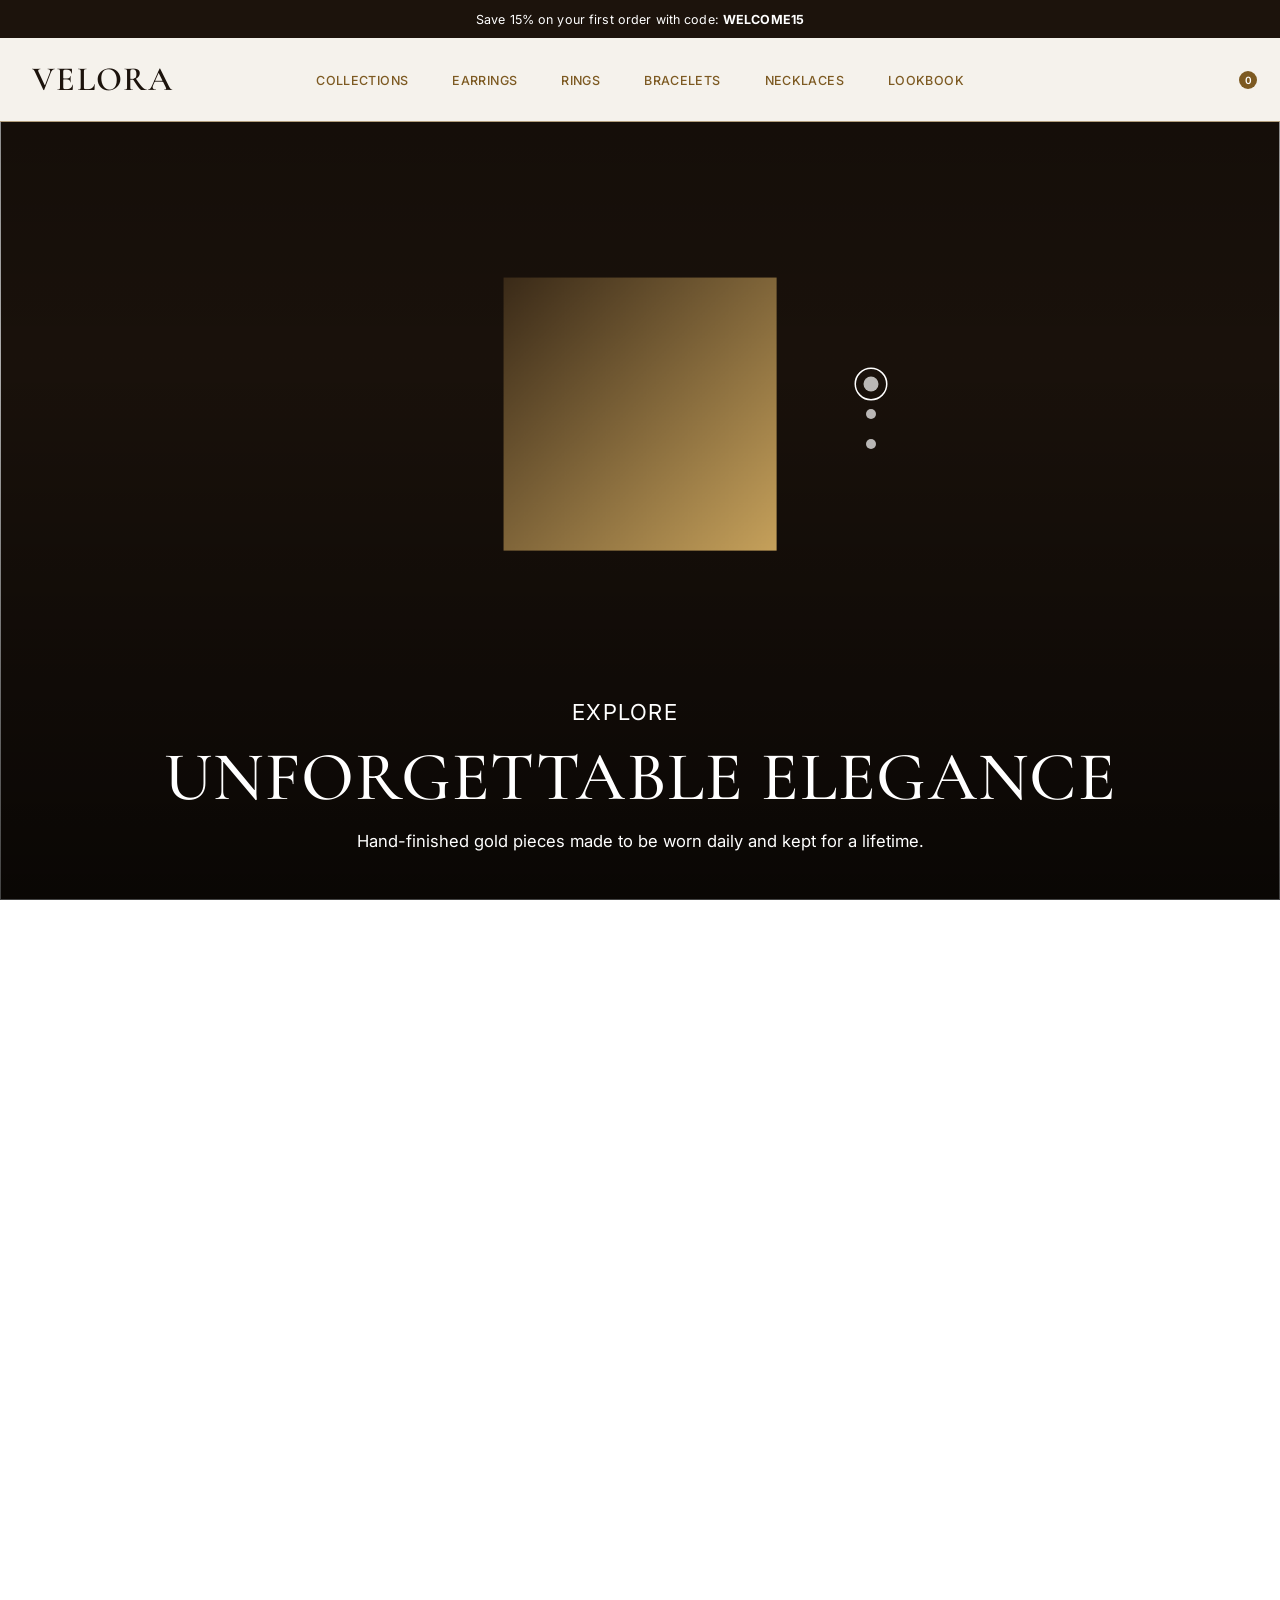
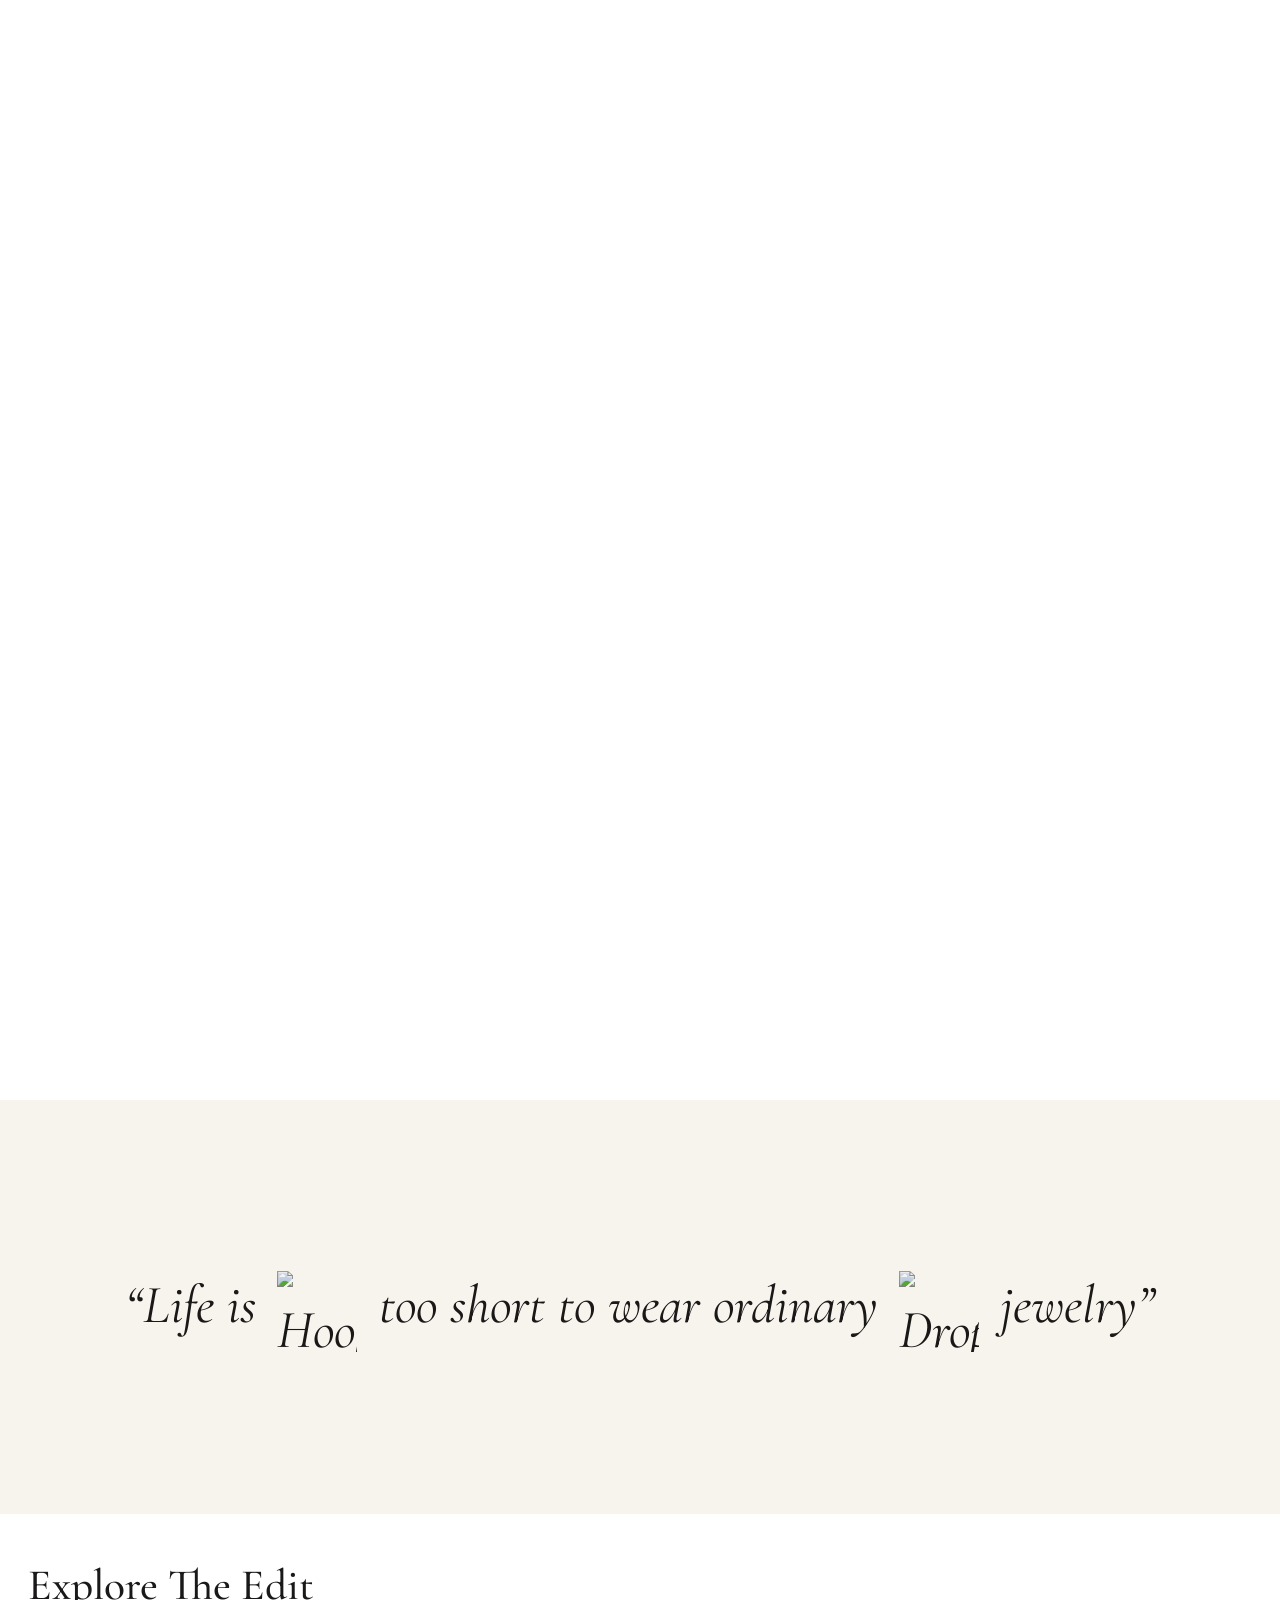
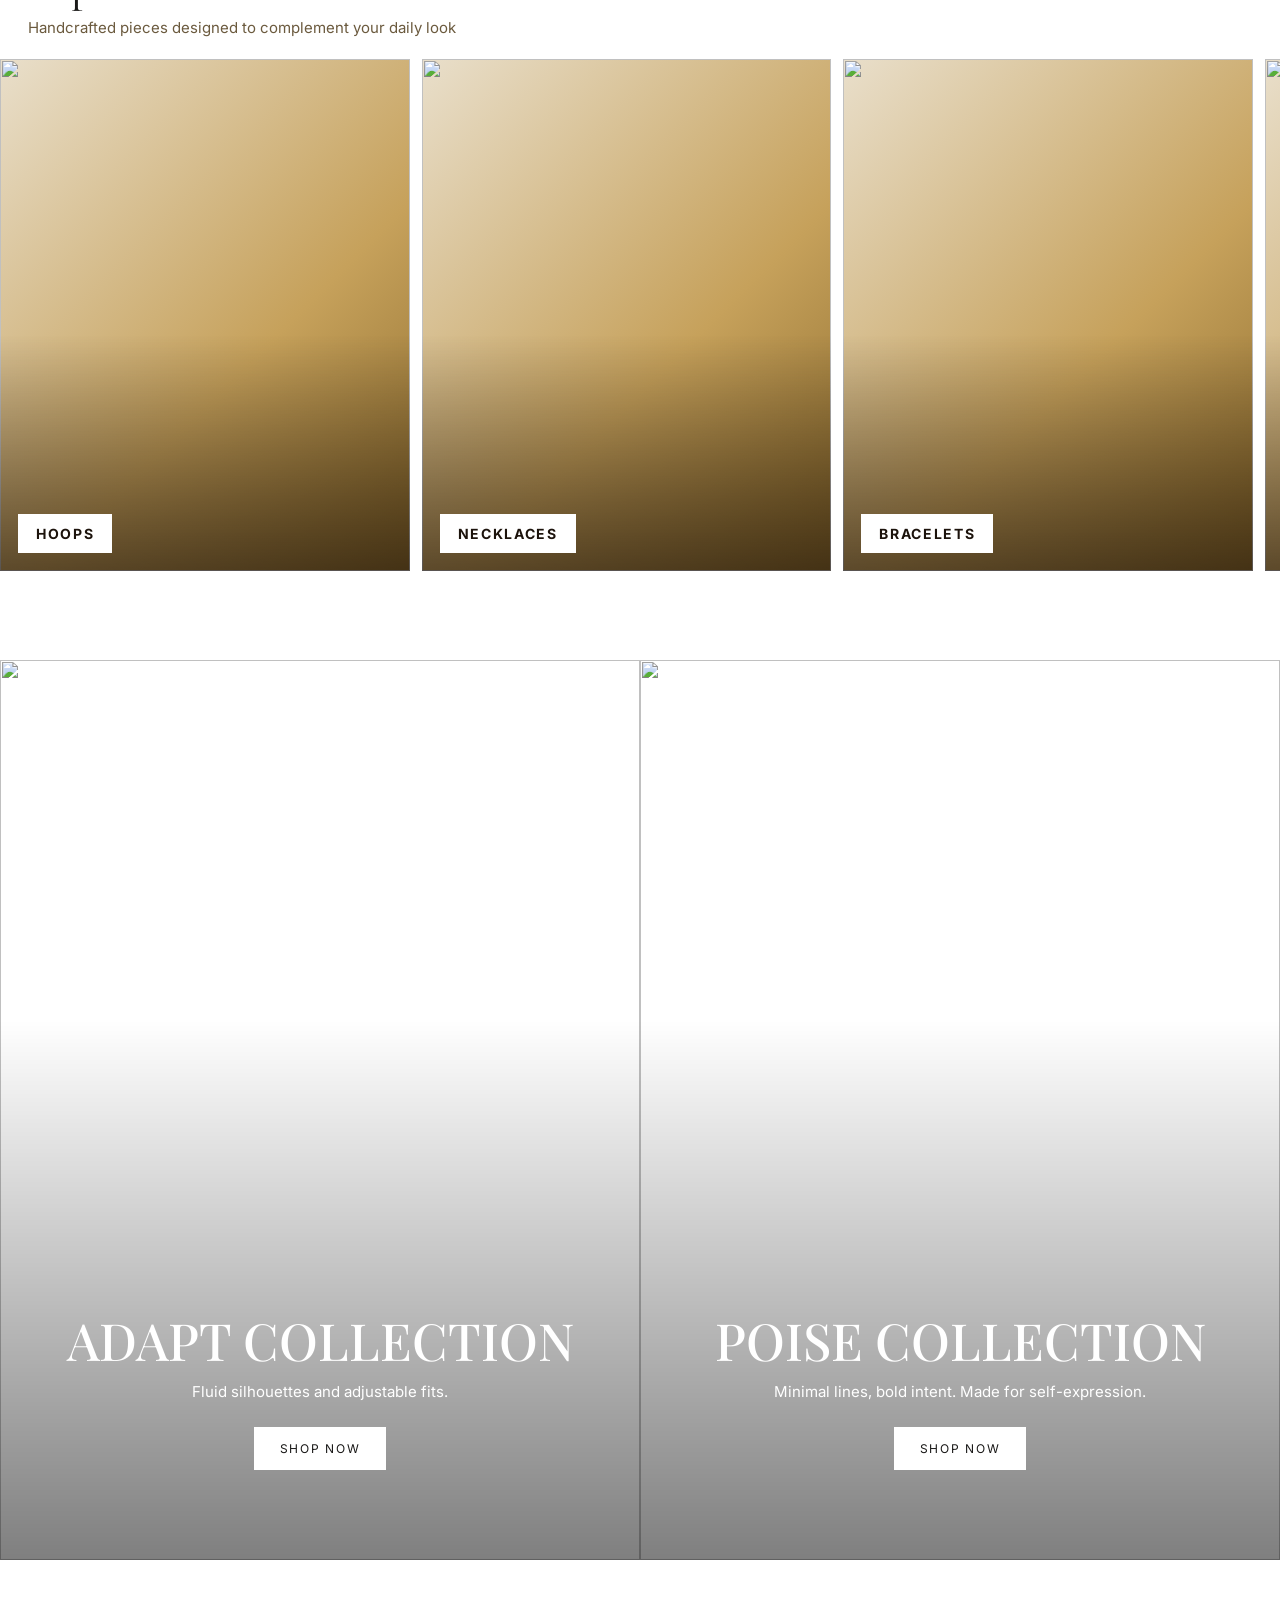
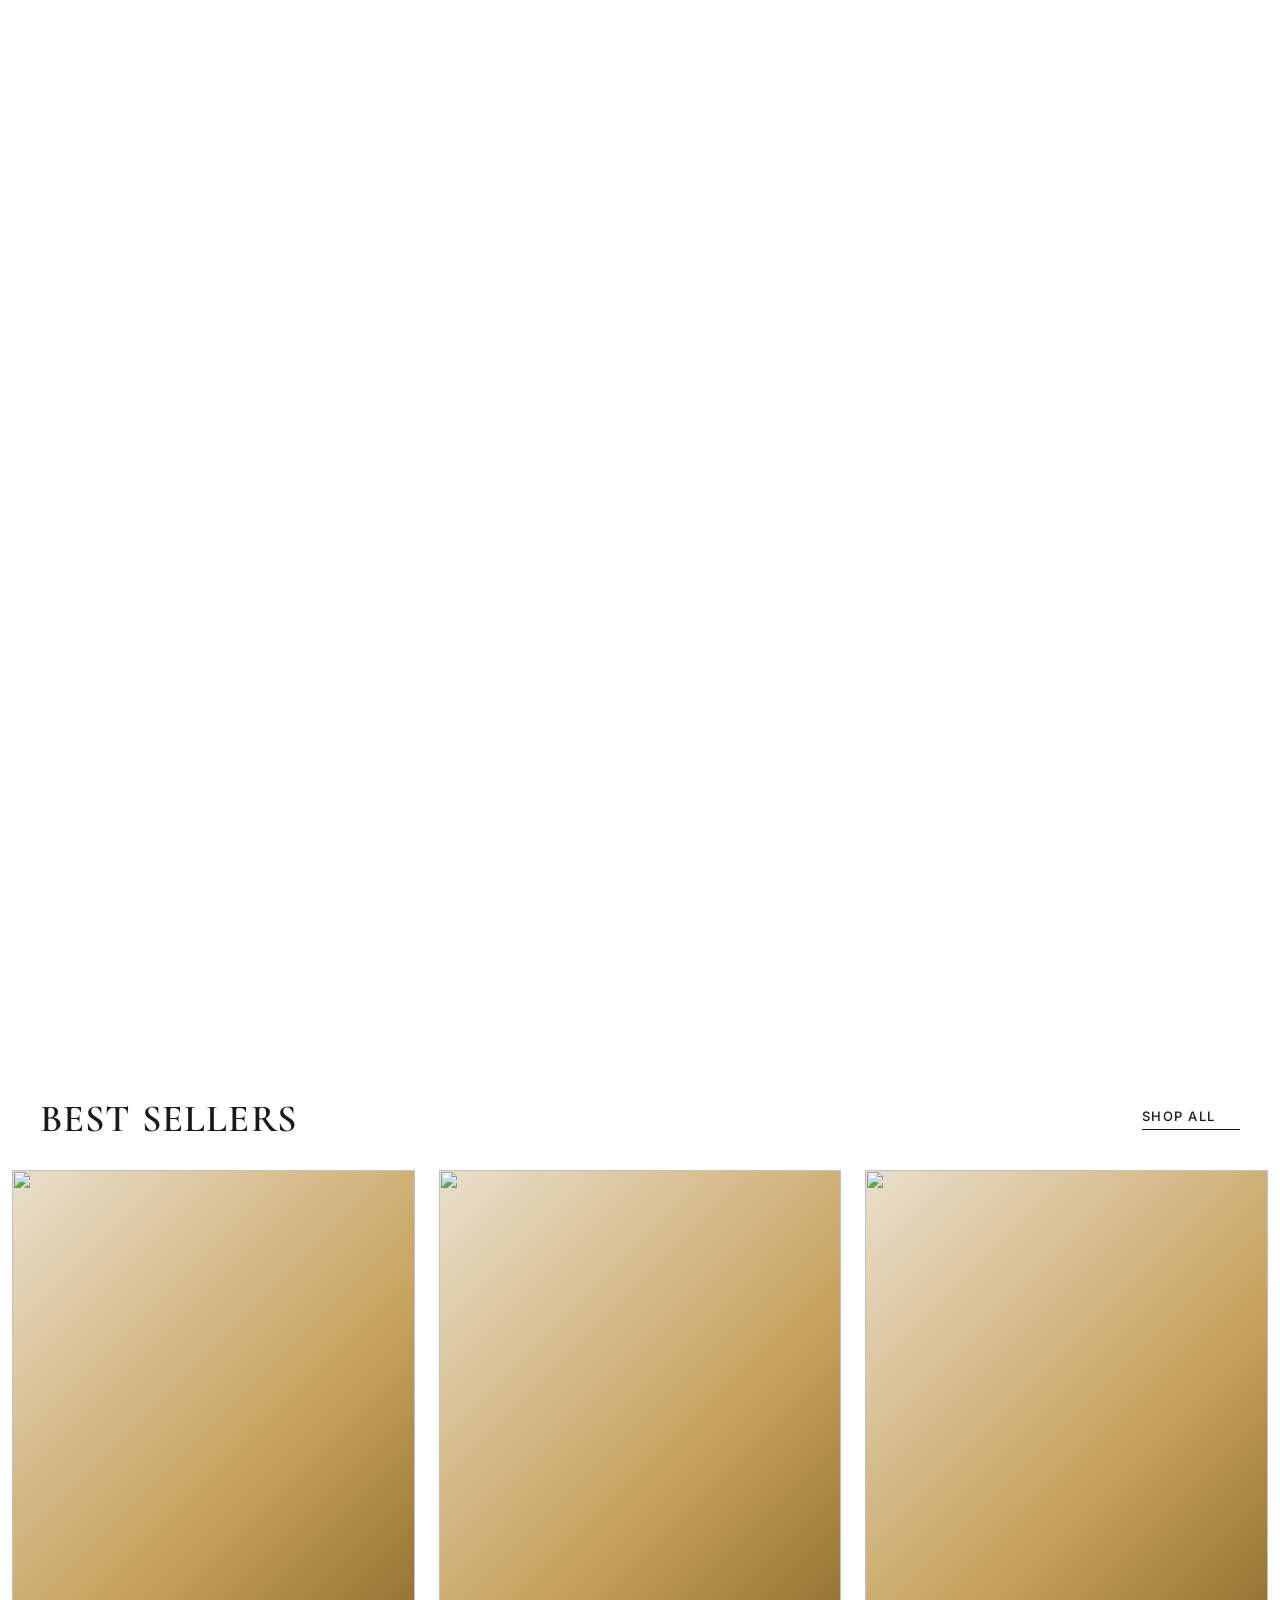
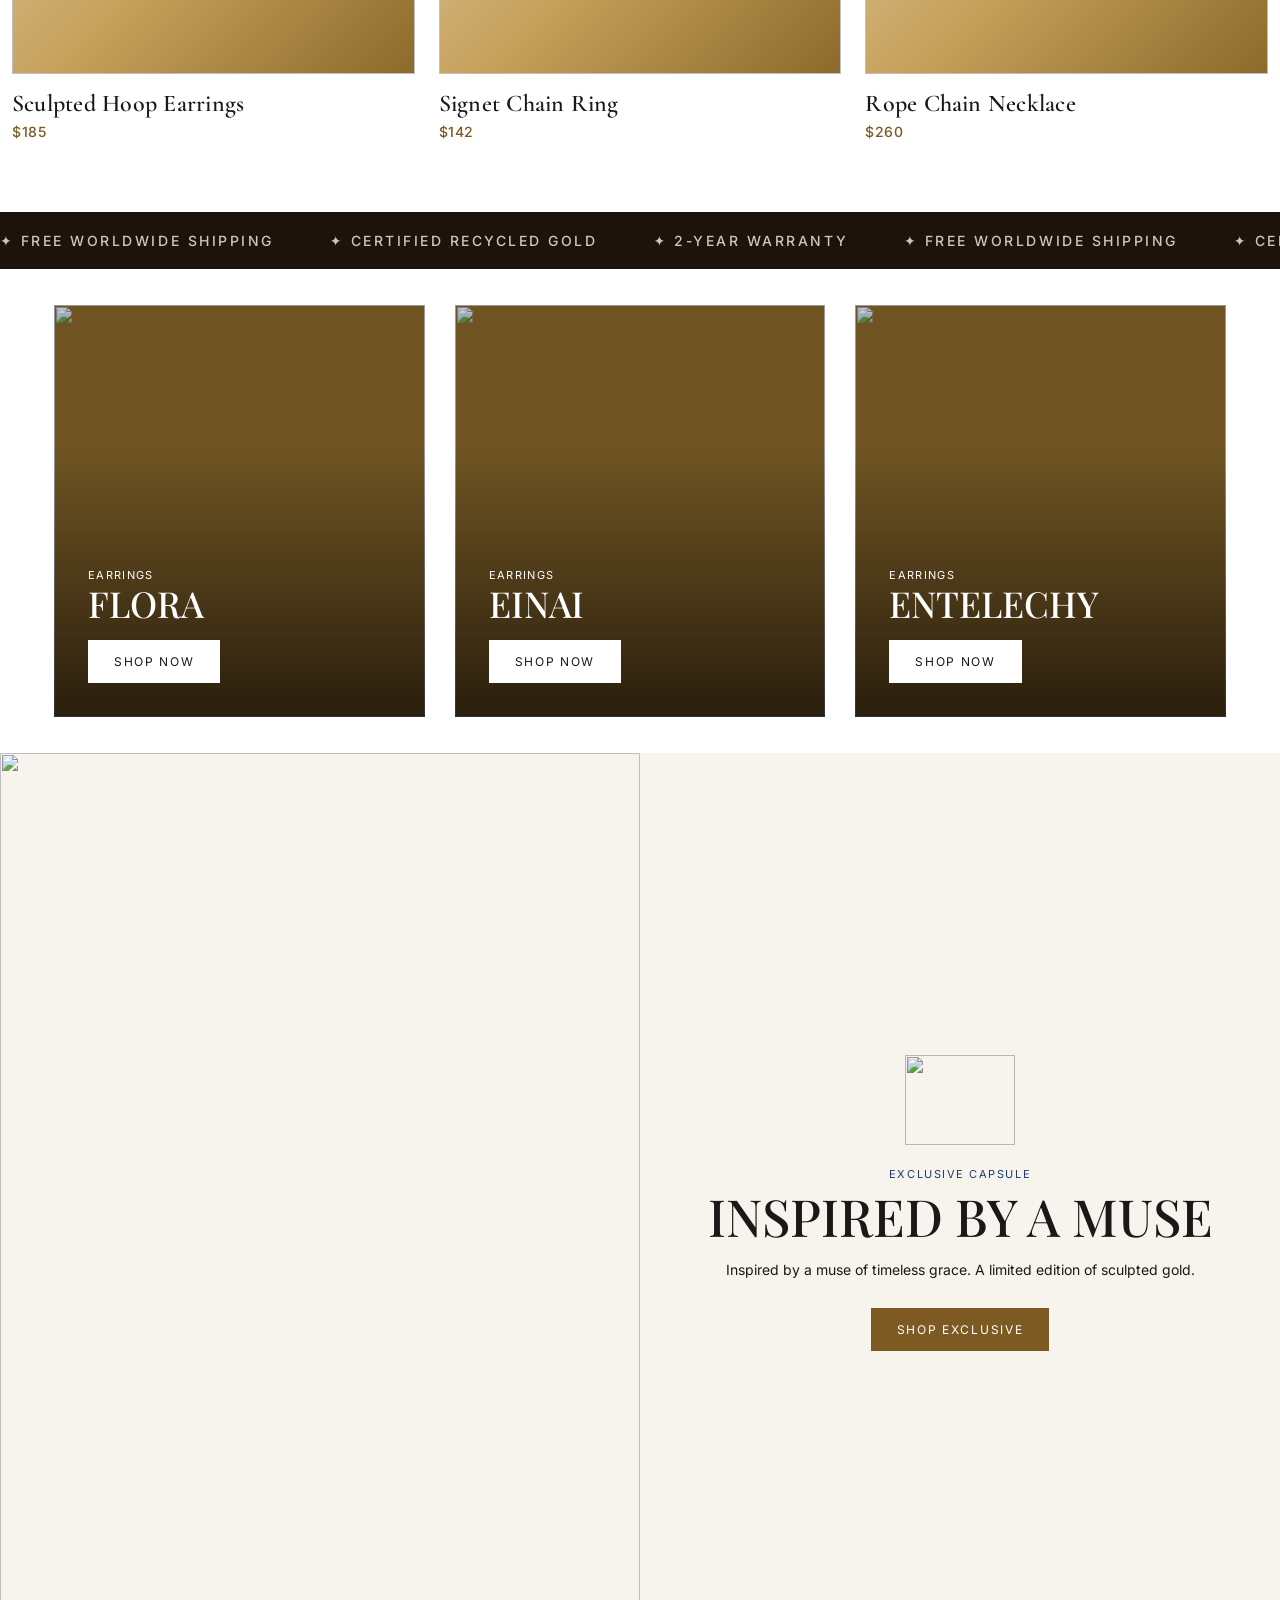
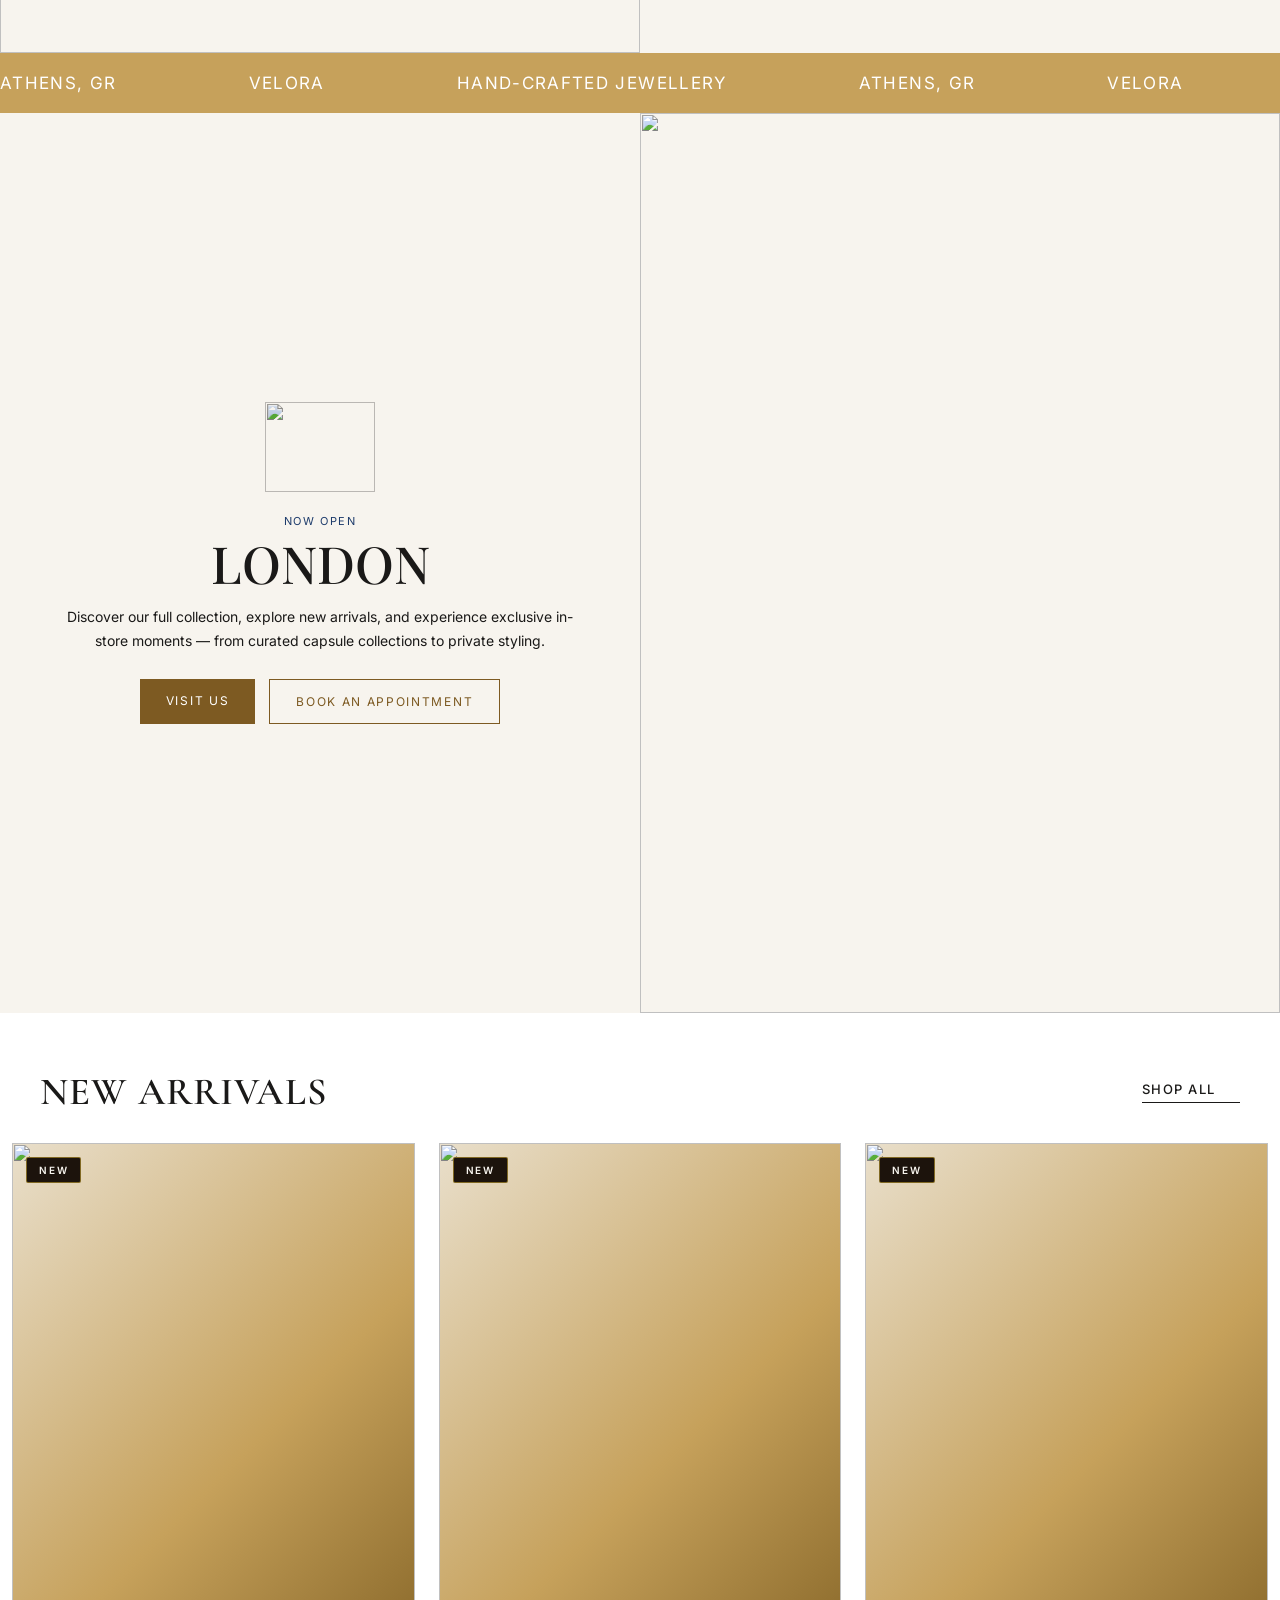
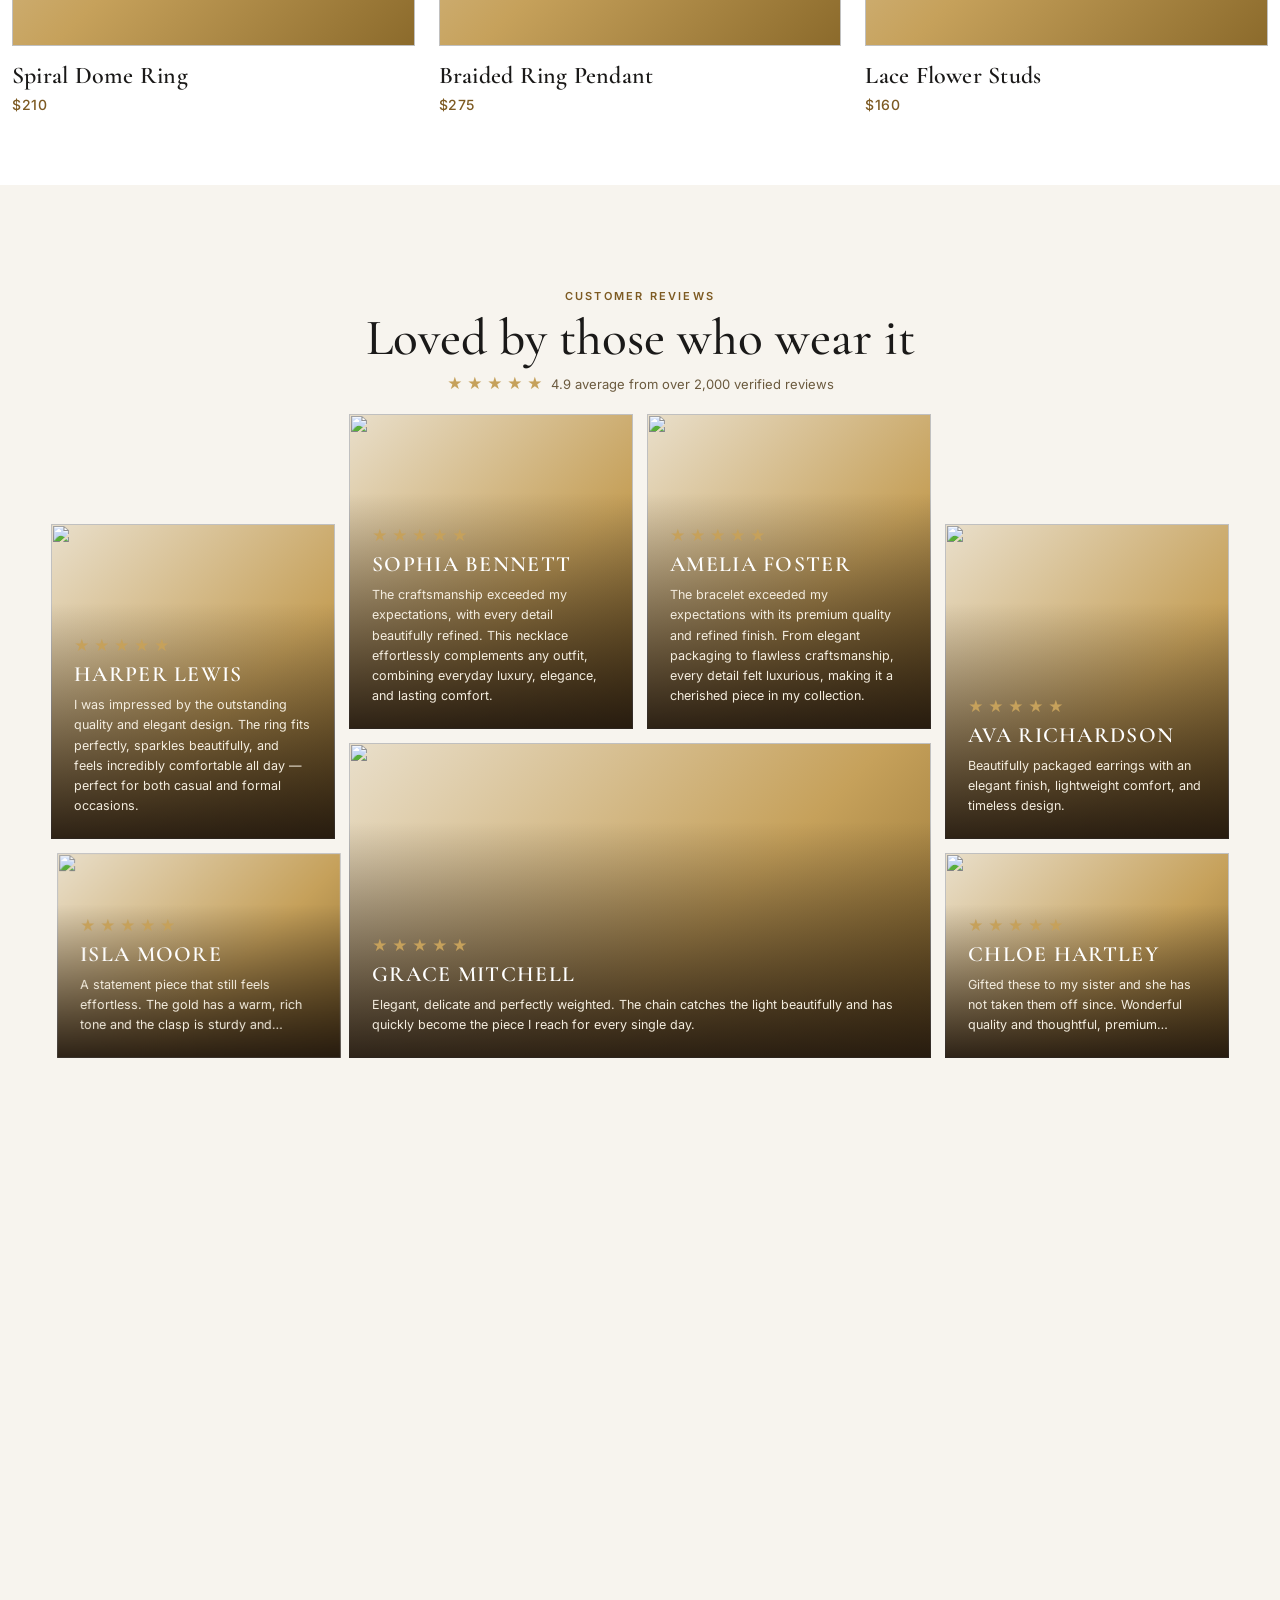
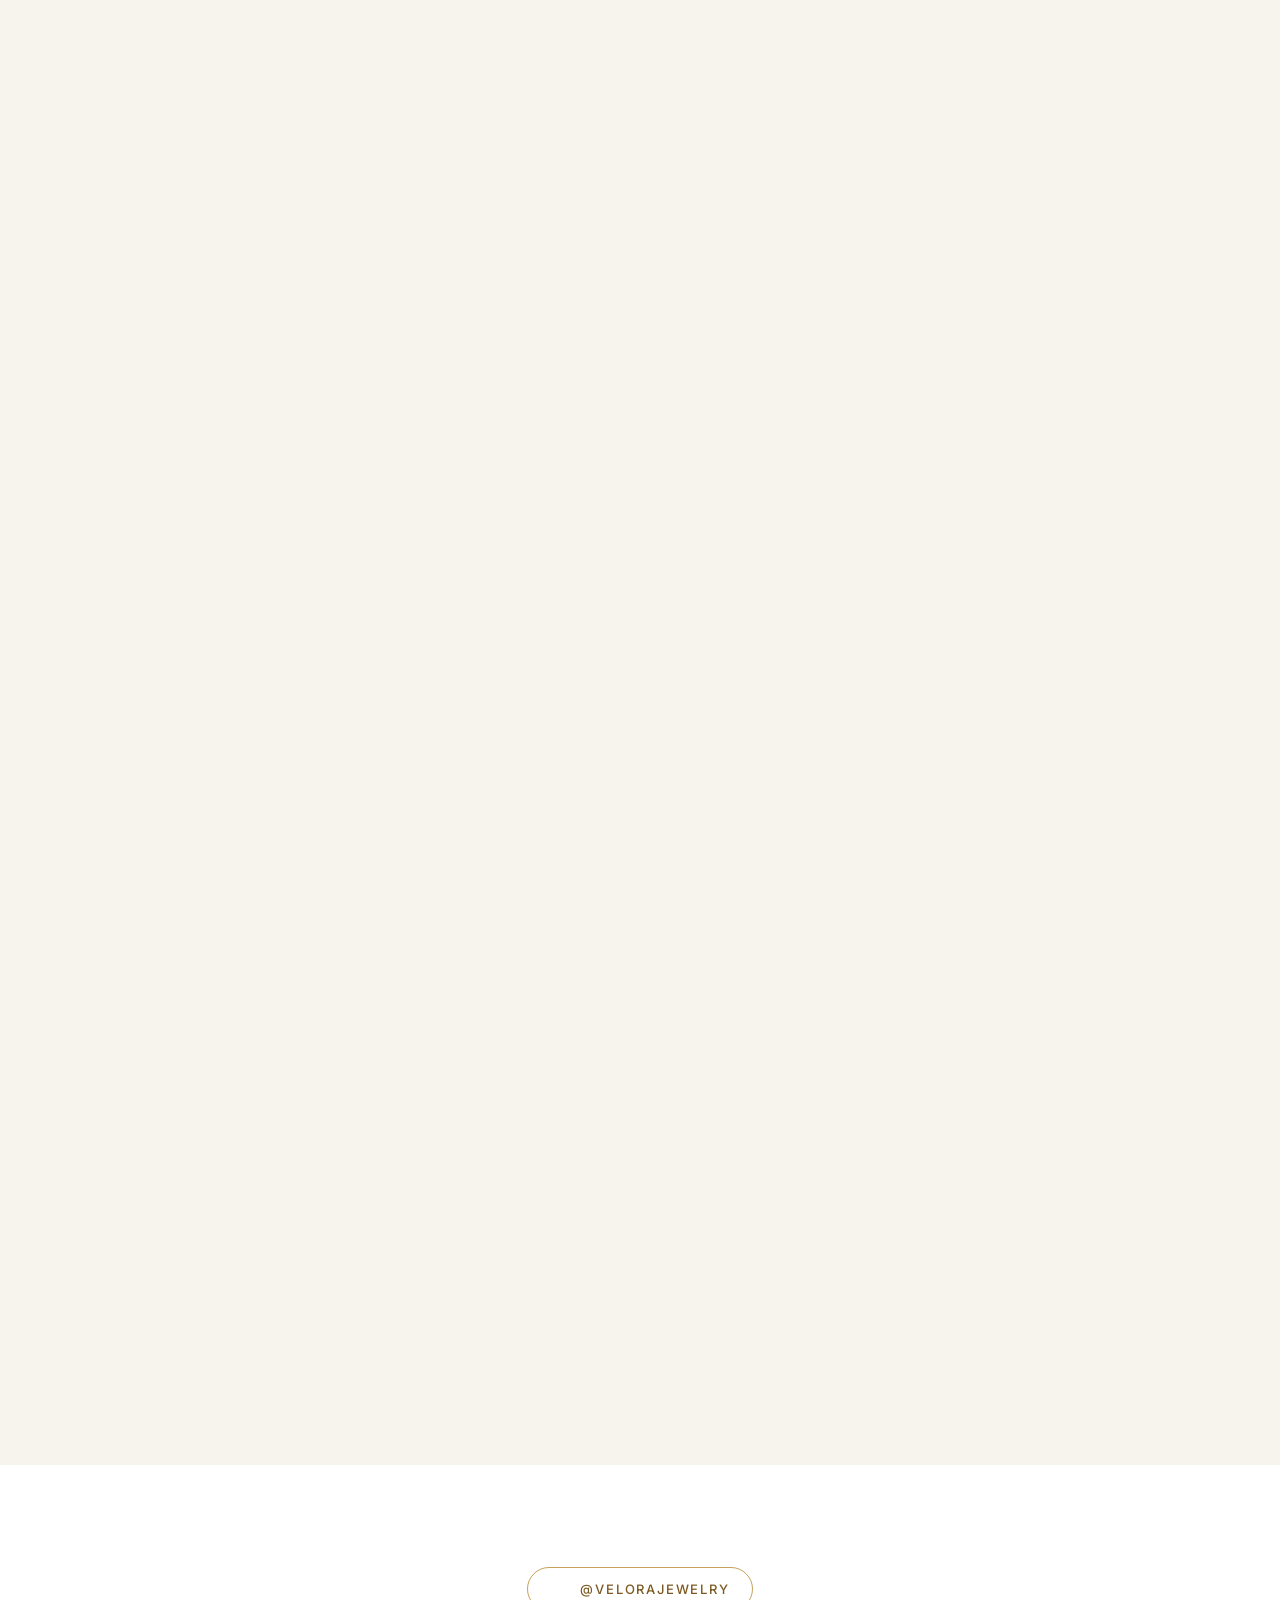
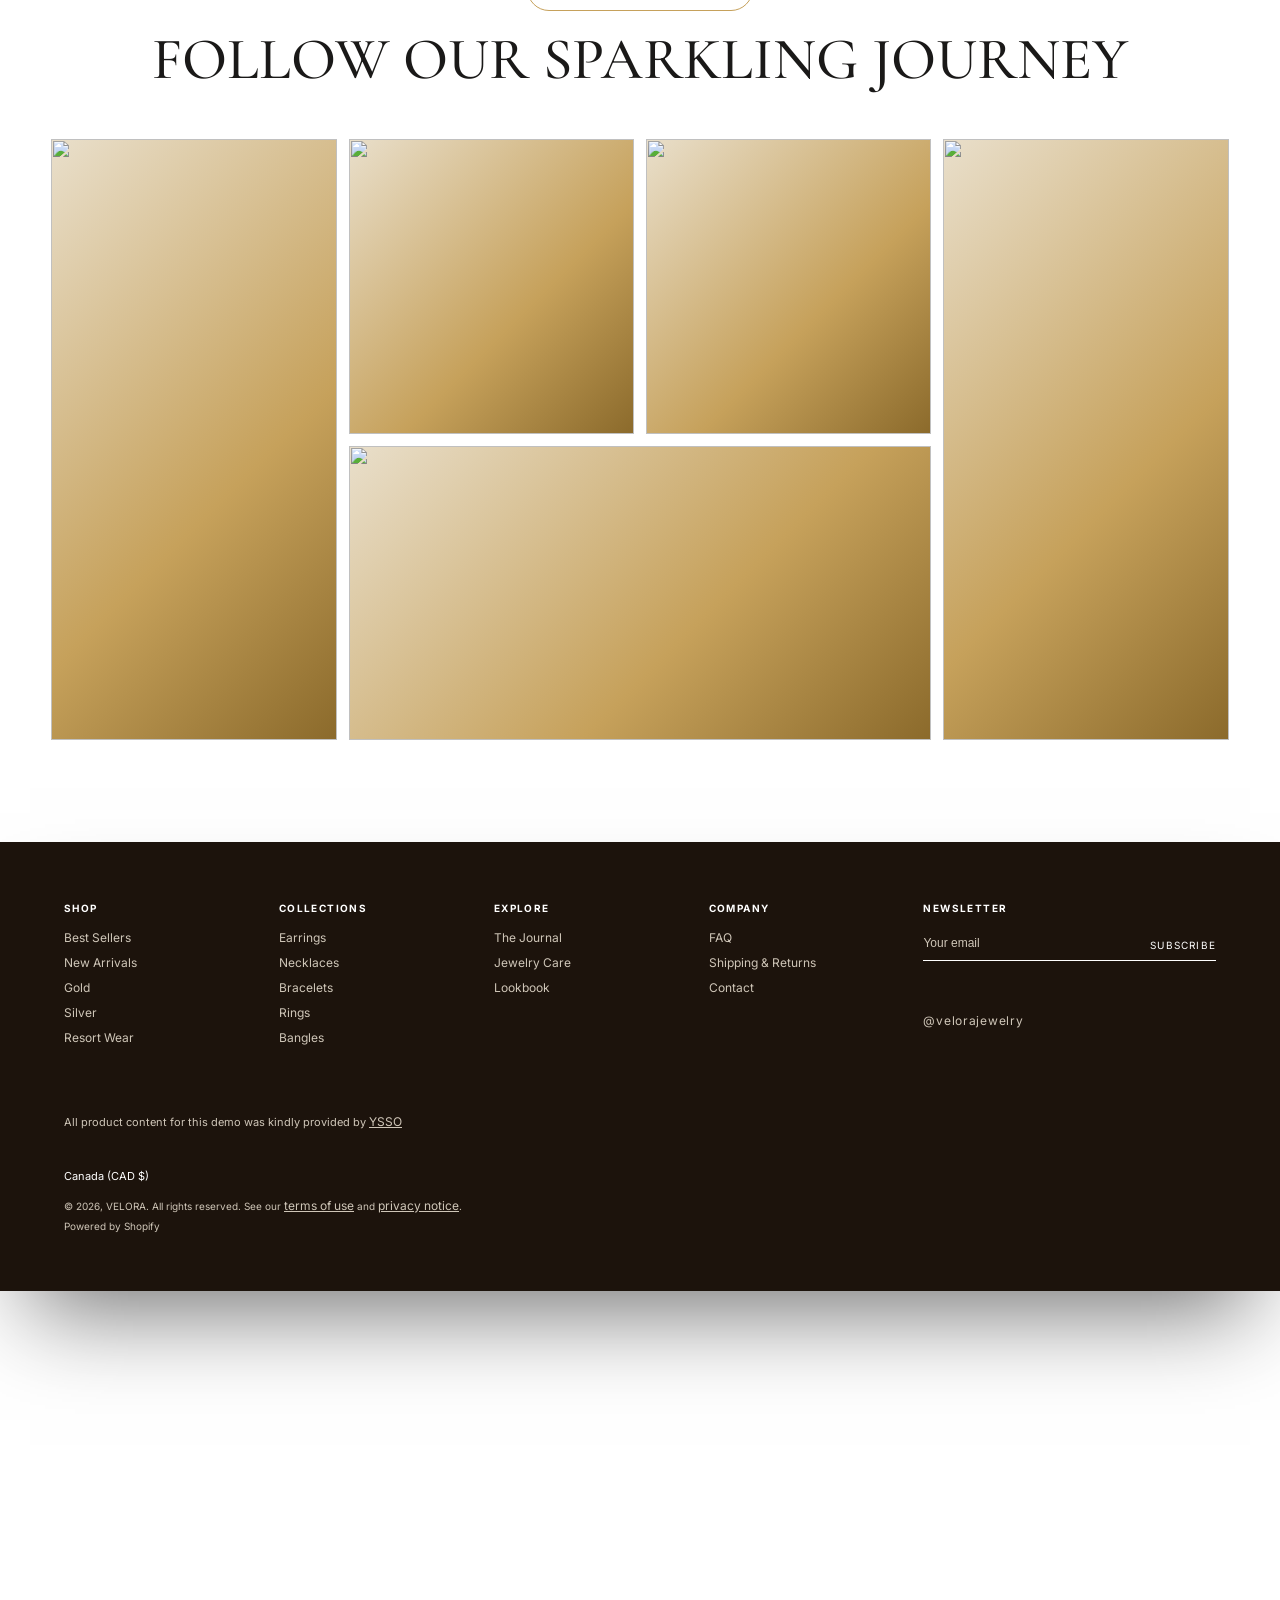
==== index.html @ cad9bf0d "First Commit" ====
<!DOCTYPE html>
<html lang="en">
<head>
<meta charset="utf-8">
<meta name="viewport" content="width=device-width, initial-scale=1">
<title>VELORA — Fine Jewelry</title>
<link rel="preconnect" href="https://fonts.googleapis.com">
<link rel="preconnect" href="https://fonts.gstatic.com" crossorigin>
<link href="https://fonts.googleapis.com/css2?family=Cormorant+Garamond:ital,wght@0,400;0,500;0,600;1,400;1,500&family=Playfair+Display:wght@400;500;600&family=Inter:wght@300;400;500;600&display=swap" rel="stylesheet">
<link rel="stylesheet" href="styles.css">
</head>
<body>

<!-- 1. HEADER -->
<header class="header" id="header">
  <div class="announce">
    <button class="announce__arrow" id="annPrev" aria-label="Previous announcement"><i data-lucide="chevron-left"></i></button>
    <p id="annText">Save 15% on your first order with code: <strong>WELCOME15</strong></p>
    <button class="announce__arrow" id="annNext" aria-label="Next announcement"><i data-lucide="chevron-right"></i></button>
  </div>
  <div class="bar">
    <button class="burger" id="burger" aria-label="Open menu" aria-expanded="false" aria-controls="drawer"><i data-lucide="menu"></i><span>Menu</span></button>
    <a href="#" class="brand">VELORA</a>
    <nav class="nav" id="nav" aria-label="Main">
      <button data-menu="collections" aria-expanded="false" aria-controls="menu-collections">Collections <i data-lucide="chevron-down"></i></button>
      <button data-menu="earrings" aria-expanded="false" aria-controls="menu-earrings">Earrings <i data-lucide="chevron-down"></i></button>
      <button data-menu="rings" aria-expanded="false" aria-controls="menu-rings">Rings <i data-lucide="chevron-down"></i></button>
      <button data-menu="bracelets" aria-expanded="false" aria-controls="menu-bracelets">Bracelets <i data-lucide="chevron-down"></i></button>
      <button data-menu="necklaces" aria-expanded="false" aria-controls="menu-necklaces">Necklaces <i data-lucide="chevron-down"></i></button>
      <a href="#new" class="nav__link">Lookbook</a>
    </nav>
    <div class="bar__right">
      <button id="searchBtn" aria-label="Search" aria-expanded="false" aria-controls="searchPanel"><i data-lucide="search"></i></button>
      <a href="#" aria-label="Account"><i data-lucide="user"></i></a>
      <a href="#" class="bag" aria-label="Bag"><i data-lucide="shopping-bag"></i><span id="bagCount">0</span></a>
    </div>
  </div>
  <div class="megahost" id="megaHost"></div>
  <div class="searchpanel" id="searchPanel">
    <form id="searchForm" role="search"><i data-lucide="search"></i><input id="searchInput" type="search" placeholder="Search products, collections" aria-label="Search" autocomplete="off"><button type="button" id="searchClose" aria-label="Close search"><i data-lucide="x"></i></button></form>
    <div class="results" id="searchResults" aria-live="polite"></div>
  </div>
</header>
<div class="scrim" id="scrim"></div>
<div class="drawer-scrim" id="drawerScrim"></div>
<aside class="drawer" id="drawer" aria-hidden="true" aria-label="Menu">
  <div class="drawer__head"><a href="#" class="brand">VELORA</a><button id="drawerClose" aria-label="Close menu"><i data-lucide="x"></i></button></div>
  <form class="drawer__search" id="drawerSearch" role="search"><i data-lucide="search"></i><input id="drawerInput" type="search" placeholder="Search products, collections" aria-label="Search" autocomplete="off"></form>
  <div class="results" id="drawerResults" aria-live="polite"></div>
  <nav class="acc" id="acc" aria-label="Mobile"></nav>
  <div class="drawer__foot"><a href="#"><i data-lucide="user"></i> Account</a><a href="#"><i data-lucide="shopping-bag"></i> Bag</a></div>
</aside>

<div class="page" id="page">
<!-- 2. HERO -->
<section class="hero" id="hero">
  <div class="hero__stage">
    <div class="hero__slide is-active" data-slide="0">
      <img class="hero__bg" src="https://aspire-demo-2.myshopify.com/cdn/shop/files/Rectangle_45377.jpg?v=1782983325&width=1200" alt="">
      <div class="hero__shade"></div>
      <div class="hero__card"><video autoplay loop muted playsinline preload="auto" poster="https://images.pexels.com/photos/1454171/pexels-photo-1454171.jpeg?auto=compress&cs=tinysrgb&w=800"><source src="https://aspire-demo-2.myshopify.com/cdn/shop/videos/c/vp/5d45ee5d014e420a830693a9bf6e0913/5d45ee5d014e420a830693a9bf6e0913.HD-1080p-3.3Mbps-91381077.mp4" type="video/mp4"></video></div>
      <div class="hero__copy"><a href="#collections" class="explore">Explore <i data-lucide="arrow-up-right"></i></a><h1>Unforgettable Elegance</h1><p>Hand-finished gold pieces made to be worn daily and kept for a lifetime.</p></div>
    </div>
    <div class="hero__slide" data-slide="1">
      <img class="hero__bg" src="https://aspire-demo-2.myshopify.com/cdn/shop/files/Rectangle_45378_1.jpg?v=1784024793&width=1000" alt="">
      <div class="hero__shade"></div>
      <div class="hero__card"><video autoplay loop muted playsinline preload="auto" poster="https://images.pexels.com/photos/265906/pexels-photo-265906.jpeg?auto=compress&cs=tinysrgb&w=800"><source src="https://aspire-demo-2.myshopify.com/cdn/shop/videos/c/vp/9d9efb9e5cf54c4998e4ca5a687b82fe/9d9efb9e5cf54c4998e4ca5a687b82fe.HD-1080p-2.5Mbps-91381227.mp4" type="video/mp4"></video></div>
      <div class="hero__copy"><a href="#collections" class="explore">Explore <i data-lucide="arrow-up-right"></i></a><h1>Architectural Silhouettes</h1><p>Bold forms meet precision gold-smithing. Statement pieces with fluid balance and sculptural contrast.</p></div>
    </div>
    <div class="hero__slide" data-slide="2">
      <img class="hero__bg" src="https://aspire-demo-2.myshopify.com/cdn/shop/files/Rectangle_45425.jpg?v=1784024863&width=1200" alt="">
      <div class="hero__shade"></div>
      <div class="hero__card"><video autoplay loop muted playsinline preload="auto" poster="https://images.pexels.com/photos/248077/pexels-photo-248077.jpeg?auto=compress&cs=tinysrgb&w=800"><source src="http://aspire-demo-2.myshopify.com/cdn/shop/videos/c/vp/6db114ba230943bbb3afe4ce0e8248ae/6db114ba230943bbb3afe4ce0e8248ae.HD-1080p-2.5Mbps-91381404.mp4" type="video/mp4"></video></div>
      <div class="hero__copy"><a href="#collections" class="explore">Explore <i data-lucide="arrow-up-right"></i></a><h1>Crafted In Gold</h1><p>Recycled metals, shaped by hand in small batches and hallmarked for authenticity.</p></div>
    </div>
    <div class="hero__dots"><button class="is-active" aria-label="Slide 1"></button><button aria-label="Slide 2"></button><button aria-label="Slide 3"></button></div>
  </div>
</section>

<!-- 3. QUOTE -->
<section class="quote" id="about">
  <p>“Life is <span class="quote__img"><img src="https://images.pexels.com/photos/1191531/pexels-photo-1191531.jpeg?auto=compress&cs=tinysrgb&w=600" alt="Hoop jewelry"></span> too short to wear ordinary <span class="quote__img"><img src="https://images.pexels.com/photos/1458867/pexels-photo-1458867.jpeg?auto=compress&cs=tinysrgb&w=600" alt="Drop earrings"></span> jewelry”</p>
</section>

<!-- 4. CATEGORY SHOWCASE -->
<section class="showcase" id="collections">
  <div class="showcase__head"><h2 class="showcase__title">Explore The Edit</h2><p class="showcase__sub">Handcrafted pieces designed to complement your daily look</p></div>
  <div class="category-scroll-area"><div class="showcase__track category-track" id="showcase"></div></div>
  <div class="drag-cursor" id="dragCursor" aria-hidden="true">Drag</div>
</section>

<!-- 5. PARALLAX BANNERS -->
<section class="parallax" id="parallax">
  <div class="parallax__stage">
    <article class="pbanner"><img class="pbanner__bg" src="https://images.pexels.com/photos/3912476/pexels-photo-3912476.jpeg?auto=compress&cs=tinysrgb&w=1600" alt=""><div class="pbanner__shade"></div><div class="pbanner__copy"><h2>Adapt Collection</h2><p>Fluid silhouettes and adjustable fits.</p><a class="btn btn--white" href="#">Shop now</a></div></article>
    <article class="pbanner"><img class="pbanner__bg" src="https://images.pexels.com/photos/3094215/pexels-photo-3094215.jpeg?auto=compress&cs=tinysrgb&w=1600" alt=""><div class="pbanner__shade"></div><div class="pbanner__copy"><h2>Poise Collection</h2><p>Minimal lines, bold intent. Made for self-expression.</p><a class="btn btn--white" href="#">Shop now</a></div></article>
  </div>
</section>

<!-- 6. BEST SELLERS -->
<section class="products" id="best">
  <div class="products__head"><h2>Best Sellers</h2><div class="products__tools"><div class="arrows"><button data-dir="-1" aria-label="Previous"><i data-lucide="arrow-left"></i></button><button data-dir="1" aria-label="Next"><i data-lucide="arrow-right"></i></button></div><a class="shopall" href="#">Shop All <i data-lucide="arrow-right"></i></a></div></div>
  <div class="products__track" data-products="best"></div>
</section>

<!-- 7. MARQUEE -->
<div class="marquee marquee--dark marquee--ltr">
  <div class="marquee__group">
    <span>✦ Free Worldwide Shipping</span><span>✦ Certified Recycled Gold</span><span>✦ 2-Year Warranty</span>
  </div>
</div>

<!-- 8. TRIPLE BANNER -->
<section class="triple">
  <a class="tcard" href="#"><img src="https://images.pexels.com/photos/3586798/pexels-photo-3586798.jpeg?auto=compress&cs=tinysrgb&w=1200" alt=""><div class="tcard__copy"><small>Earrings</small><h3>Flora</h3><span class="btn btn--white">Shop now</span></div></a>
  <a class="tcard" href="#"><img src="https://images.pexels.com/photos/3762800/pexels-photo-3762800.jpeg?auto=compress&cs=tinysrgb&w=1200" alt=""><div class="tcard__copy"><small>Earrings</small><h3>Einai</h3><span class="btn btn--white">Shop now</span></div></a>
  <a class="tcard" href="#"><img src="https://images.pexels.com/photos/2697786/pexels-photo-2697786.jpeg?auto=compress&cs=tinysrgb&w=1200" alt=""><div class="tcard__copy"><small>Earrings</small><h3>Entelechy</h3><span class="btn btn--white">Shop now</span></div></a>
</section>

<!-- 9. SPLITS + REVERSE MARQUEE -->
<section class="split">
  <div class="split__img"><img src="https://images.pexels.com/photos/3361481/pexels-photo-3361481.jpeg?auto=compress&cs=tinysrgb&w=1600" alt=""></div>
  <div class="split__panel"><img class="split__accent" src="https://images.pexels.com/photos/248077/pexels-photo-248077.jpeg?auto=compress&cs=tinysrgb&w=400" alt=""><small>Exclusive Capsule</small><h2>Inspired by a muse</h2><p>Inspired by a muse of timeless grace. A limited edition of sculpted gold.</p><a class="btn btn--gold" href="#">Shop exclusive</a></div>
</section>
<div class="marquee marquee--gold marquee--rtl">
  <div class="marquee__group">
    <span>Athens, GR</span><i data-lucide="leaf"></i><span>Velora</span><i data-lucide="flower-2"></i><span>Hand-crafted jewellery</span><i data-lucide="sprout"></i>
  </div>
</div>
<section class="split split--rev">
  <div class="split__panel"><img class="split__accent" src="https://images.pexels.com/photos/1413420/pexels-photo-1413420.jpeg?auto=compress&cs=tinysrgb&w=400" alt=""><small>Now open</small><h2>London</h2><p>Discover our full collection, explore new arrivals, and experience exclusive in-store moments — from curated capsule collections to private styling.</p><div class="split__btns"><a class="btn btn--gold" href="#">Visit us</a><a class="btn btn--ghost" href="#">Book an appointment</a></div></div>
  <div class="split__img"><img src="https://images.pexels.com/photos/5370706/pexels-photo-5370706.jpeg?auto=compress&cs=tinysrgb&w=1600" alt=""></div>
</section>

<!-- 10. NEW ARRIVALS -->
<section class="products" id="new">
  <div class="products__head"><h2>New Arrivals</h2><div class="products__tools"><div class="arrows"><button data-dir="-1" aria-label="Previous"><i data-lucide="arrow-left"></i></button><button data-dir="1" aria-label="Next"><i data-lucide="arrow-right"></i></button></div><a class="shopall" href="#">Shop All <i data-lucide="arrow-right"></i></a></div></div>
  <div class="products__track" data-products="new"></div>
</section>

<!-- 11. REVIEWS -->
<section class="reviews" id="reviews">
  <div class="reviews__track" id="reviewsTrack">
    <div class="reviews__stage">
      <div class="reviews__head"><span class="eyebrow">Customer reviews</span><h2>Loved by those who wear it</h2><p class="reviews__sub"><span class="rcard__stars">★★★★★</span> 4.9 average from over 2,000 verified reviews</p></div>
      <div class="reviews__collage">
      <article class="rcard rcard--sophia" style="--dx:0px;--dy:70px" data-s="0" data-e="0.12">
        <img src="https://images.pexels.com/photos/1454171/pexels-photo-1454171.jpeg?auto=compress&cs=tinysrgb&w=1000" alt="" loading="lazy">
        <div class="rcard__body"><div class="rcard__stars" aria-label="Rated 5 out of 5">★★★★★</div><h3>Sophia Bennett</h3><p>The craftsmanship exceeded my expectations, with every detail beautifully refined. This necklace effortlessly complements any outfit, combining everyday luxury, elegance, and lasting comfort.</p></div>
      </article>
      <article class="rcard rcard--amelia" style="--dx:0px;--dy:90px" data-s="0.03" data-e="0.15">
        <img src="https://images.pexels.com/photos/3586798/pexels-photo-3586798.jpeg?auto=compress&cs=tinysrgb&w=1000" alt="" loading="lazy">
        <div class="rcard__body"><div class="rcard__stars" aria-label="Rated 5 out of 5">★★★★★</div><h3>Amelia Foster</h3><p>The bracelet exceeded my expectations with its premium quality and refined finish. From elegant packaging to flawless craftsmanship, every detail felt luxurious, making it a cherished piece in my collection.</p></div>
      </article>
      <article class="rcard rcard--grace" style="--dx:0px;--dy:80px" data-s="0.1" data-e="0.22">
        <img src="https://images.pexels.com/photos/5370706/pexels-photo-5370706.jpeg?auto=compress&cs=tinysrgb&w=1000" alt="" loading="lazy">
        <div class="rcard__body"><div class="rcard__stars" aria-label="Rated 5 out of 5">★★★★★</div><h3>Grace Mitchell</h3><p>Elegant, delicate and perfectly weighted. The chain catches the light beautifully and has quickly become the piece I reach for every single day.</p></div>
      </article>
      <article class="rcard rcard--harper" style="--dx:110%;--dy:0px" data-s="0.27" data-e="0.45">
        <img src="https://images.pexels.com/photos/1191531/pexels-photo-1191531.jpeg?auto=compress&cs=tinysrgb&w=1000" alt="" loading="lazy">
        <div class="rcard__body"><div class="rcard__stars" aria-label="Rated 5 out of 5">★★★★★</div><h3>Harper Lewis</h3><p>I was impressed by the outstanding quality and elegant design. The ring fits perfectly, sparkles beautifully, and feels incredibly comfortable all day — perfect for both casual and formal occasions.</p></div>
      </article>
      <article class="rcard rcard--ava" style="--dx:-110%;--dy:0px" data-s="0.3" data-e="0.48">
        <img src="https://images.pexels.com/photos/3762800/pexels-photo-3762800.jpeg?auto=compress&cs=tinysrgb&w=1000" alt="" loading="lazy">
        <div class="rcard__body"><div class="rcard__stars" aria-label="Rated 5 out of 5">★★★★★</div><h3>Ava Richardson</h3><p>Beautifully packaged earrings with an elegant finish, lightweight comfort, and timeless design.</p></div>
      </article>
      <article class="rcard rcard--isla" style="--dx:110%;--dy:0px" data-s="0.5" data-e="0.66">
        <img src="https://images.pexels.com/photos/3094215/pexels-photo-3094215.jpeg?auto=compress&cs=tinysrgb&w=1000" alt="" loading="lazy">
        <div class="rcard__body"><div class="rcard__stars" aria-label="Rated 5 out of 5">★★★★★</div><h3>Isla Moore</h3><p>A statement piece that still feels effortless. The gold has a warm, rich tone and the clasp is sturdy and smooth.</p></div>
      </article>
      <article class="rcard rcard--chloe" style="--dx:-110%;--dy:0px" data-s="0.54" data-e="0.7">
        <img src="https://images.pexels.com/photos/3361481/pexels-photo-3361481.jpeg?auto=compress&cs=tinysrgb&w=1000" alt="" loading="lazy">
        <div class="rcard__body"><div class="rcard__stars" aria-label="Rated 5 out of 5">★★★★★</div><h3>Chloe Hartley</h3><p>Gifted these to my sister and she has not taken them off since. Wonderful quality and thoughtful, premium presentation.</p></div>
      </article>
      </div>
    </div>
  </div>
</section>

<!-- 12. INSTAGRAM -->
<section class="social-sec" id="social">
  <div class="social-sec__head">
    <a class="social-sec__badge" href="#"><i data-lucide="instagram"></i> @VELORAJEWELRY</a>
    <h2>Follow our sparkling journey</h2>
  </div>
  <div class="igrid" id="igrid"></div>
</section>

<!-- 13. FOOTER -->
<footer class="footer" id="footer">
  <div class="footer__grid">
    <div><h4>Shop</h4><a href="#">Best Sellers</a><a href="#">New Arrivals</a><a href="#">Gold</a><a href="#">Silver</a><a href="#">Resort Wear</a></div>
    <div><h4>Collections</h4><a href="#">Earrings</a><a href="#">Necklaces</a><a href="#">Bracelets</a><a href="#">Rings</a><a href="#">Bangles</a></div>
    <div><h4>Explore</h4><a href="#">The Journal</a><a href="#">Jewelry Care</a><a href="#">Lookbook</a></div>
    <div><h4>Company</h4><a href="#">FAQ</a><a href="#">Shipping &amp; Returns</a><a href="#">Contact</a></div>
    <div class="newsletter"><h4>Newsletter</h4>
      <form id="newsForm" novalidate><input type="email" id="newsEmail" placeholder="Your email" aria-label="Your email"><button type="submit">Subscribe</button></form>
      <p class="newsletter__msg" id="newsMsg" role="status"></p>
      <div class="social"><a href="#" aria-label="Facebook"><i data-lucide="facebook"></i></a><a href="#" aria-label="Instagram"><i data-lucide="instagram"></i></a><a href="#" aria-label="Video"><i data-lucide="music-2"></i></a></div>
      <a href="#" class="handle">@velorajewelry</a>
    </div>
  </div>
  <div class="footer__meta">
    <p>All product content for this demo was kindly provided by <a href="#">YSSO</a></p>
    <button class="region">Canada (CAD $) <i data-lucide="chevron-down"></i></button>
    <p class="small">© 2026, VELORA. All rights reserved. See our <a href="#">terms of use</a> and <a href="#">privacy notice</a>.<br>Powered by Shopify</p>
  </div>
</footer>
</div><!-- /page -->

<!-- Behind-the-page VELORA reveal: fixed stage sits under the page; the page lifts away as you reach the bottom -->
<div class="curtain" id="curtain">
  <div class="curtain__stage" id="curtainStage" aria-label="VELORA">
    <img class="curtain__bg" src="https://images.pexels.com/photos/3094215/pexels-photo-3094215.jpeg?auto=compress&cs=tinysrgb&w=1800" alt="">
    <div class="curtain__shade"></div>
    <div class="curtain__word" id="wordmark"><span id="wordmarkText">VELORA</span></div>
    <p class="curtain__tag">Timeless jewelry crafted with exceptional artistry, premium materials, and enduring elegance to celebrate every meaningful moment beautifully.</p>
  </div>
</div>
<button class="totop" id="toTop" aria-label="Back to top"><i data-lucide="arrow-up"></i></button>

<div class="toast" id="toast" role="status"></div>
<script src="https://unpkg.com/lucide@0.460.0/dist/umd/lucide.min.js"></script>
<script src="carousel.js"></script>
<script src="animations.js"></script>
<script src="header.js"></script>
<script src="reviews.js"></script>
<script src="social.js"></script>
<script src="quickview.js"></script>
<script src="main.js"></script>
</body>
</html>
---- styles.css ----
:root{--ivory:#F7F4EE;--white:#fff;--espresso:#1C130C;--charcoal:#1A1918;--gold:#C6A15B;--gold-d:#7d5a22;--stone:#cfc6b8;--ease:cubic-bezier(.22,1,.36,1);--display:'Cormorant Garamond','Playfair Display',Georgia,'Times New Roman',serif;--serif2:'Playfair Display','Cormorant Garamond',Georgia,serif;--sans:'Inter','Plus Jakarta Sans',system-ui,-apple-system,'Segoe UI',Roboto,sans-serif}
*{box-sizing:border-box;margin:0;padding:0}
html{scroll-behavior:smooth;scroll-padding-top:130px}
body{font-family:var(--sans);color:var(--charcoal);background:var(--white);overflow-x:hidden;overflow-x:clip;-webkit-font-smoothing:antialiased}
img,video{display:block;max-width:100%}a{color:inherit;text-decoration:none}button{font:inherit;cursor:pointer;background:none;border:0;color:inherit}
[data-lucide],.lucide{width:20px;height:20px;stroke-width:1.5}
.img-fail{background:linear-gradient(135deg,#e9dfcb,#c6a15b 60%,#8b6a2b);color:transparent;font-size:0}
:focus-visible{outline:2px solid var(--gold);outline-offset:3px}
.btn{display:inline-block;padding:14px 26px;font-size:12px;letter-spacing:.14em;text-transform:uppercase;transition:.4s var(--ease)}
.btn--white{background:#fff;color:var(--charcoal)}.btn--white:hover{background:var(--gold);color:#fff}
.btn--gold{background:var(--gold-d);color:#fff}.btn--gold:hover{background:var(--espresso)}
.btn--ghost{border:1px solid var(--gold-d);color:var(--gold-d)}.btn--ghost:hover{background:var(--gold-d);color:#fff}

/* header */

/* hero */
.hero{height:300vh;position:relative}
.hero__stage{position:sticky;top:0;height:100vh;overflow:hidden;background:var(--espresso);color:#fff}
.hero__slide{position:absolute;inset:0;opacity:0;transition:opacity 1s var(--ease);pointer-events:none}
.hero__slide.is-active{opacity:1;pointer-events:auto}
.hero__bg{position:absolute;inset:0;width:100%;height:100%;object-fit:cover;transform:scale(1.08);transition:transform 1.6s var(--ease)}
.is-active .hero__bg{transform:scale(1)}
.hero__shade{position:absolute;inset:0;background:linear-gradient(180deg,rgba(0,0,0,.35),rgba(0,0,0,.1) 40%,rgba(0,0,0,.65))}
.hero__card{position:absolute;left:50%;top:46%;width:min(26vw,380px);aspect-ratio:1;transform:translate(-50%,-50%) scale(var(--s,.85));opacity:var(--o,1);background:#000;overflow:hidden;will-change:transform,opacity}
.hero__card video{width:100%;height:100%;object-fit:cover}
.hero__copy{position:absolute;left:0;right:0;bottom:5vh;text-align:center;padding:0 6vw}
.explore{display:inline-flex;gap:10px;align-items:center;font-size:22px;letter-spacing:.06em;text-transform:uppercase;margin-bottom:18px}
.hero h1{font-family:var(--display);font-weight:500;font-size:clamp(34px,5.4vw,78px);text-transform:uppercase;line-height:1;letter-spacing:.02em}
.hero p{max-width:900px;margin:16px auto 0;font-size:clamp(14px,1.3vw,19px);line-height:1.6}
.hero__dots{position:absolute;right:calc(50% - min(26vw,380px)/2 - 70px);top:46%;transform:translateY(-50%);display:flex;flex-direction:column;gap:20px;z-index:3}
.hero__dots button{width:10px;height:10px;border-radius:50%;background:rgba(255,255,255,.7);transition:.5s var(--ease);position:relative}
.hero__dots button.is-active{transform:scale(1.5)}.hero__dots button.is-active::after{content:"";position:absolute;inset:-6px;border:1px solid #fff;border-radius:50%}

/* quote */
.quote{background:var(--ivory);padding:18vh 6vw;text-align:center}
.quote p{font-family:var(--display);font-style:italic;font-weight:400;font-size:clamp(30px,4.2vw,64px);line-height:1.6;max-width:1300px;margin:auto}
.quote__img{display:inline-block;height:1.5em;width:1.5em;vertical-align:middle;margin:0 .15em;transition:transform .6s var(--ease)}
.quote__img img{width:100%;height:100%;object-fit:cover;mix-blend-mode:multiply}
.quote__img:hover{transform:scale(1.25) rotate(-6deg)}

/* showcase */
.showcase{position:relative;background:#fff;padding-top:48px}
.showcase__head{padding:0 28px 22px}
.showcase__title{font-family:var(--display);font-weight:500;font-size:clamp(30px,3.4vw,48px);line-height:1.1}
.showcase__sub{margin-top:8px;font-size:15px;color:#6b5a3e}
.showcase__track{display:flex;gap:12px;overflow-x:auto;scrollbar-width:none;user-select:none;-webkit-user-select:none}
.showcase__track::-webkit-scrollbar{display:none}
.ccard{position:relative;flex:0 0 clamp(280px,32vw,612px);aspect-ratio:.8;background:#fdfaf5;overflow:hidden}
.ccard img{position:absolute;inset:0;width:100%;height:100%;object-fit:cover;transition:opacity .8s var(--ease);-webkit-user-drag:none}
.ccard img+img{opacity:0}.ccard:hover img+img{opacity:1}
.ccard span{position:absolute;left:18px;bottom:18px;z-index:3;background:#fff;color:var(--espresso);font:700 14px var(--sans);letter-spacing:.12em;text-transform:uppercase;padding:11px 18px;transition:background .4s var(--ease),color .4s}
.ccard:hover span{background:var(--espresso);color:#fff}
.ccard::after{content:"";position:absolute;left:0;right:0;bottom:0;height:46%;background:linear-gradient(180deg,rgba(20,12,6,0),rgba(20,12,6,.6));z-index:2;pointer-events:none}
.drag-cursor{position:fixed;left:0;top:0;width:84px;height:84px;border-radius:50%;background:rgba(28,19,12,.88);color:#fff;display:grid;place-items:center;font-size:12px;letter-spacing:.16em;text-transform:uppercase;pointer-events:none;z-index:95;opacity:0;transform:translate(-50%,-50%) scale(0);will-change:transform,opacity;transition:opacity .2s}
@media(hover:hover){.category-track{cursor:none}}

/* parallax */
.parallax{height:220vh;position:relative;margin-top:clamp(3rem,7vw,6rem)}
.parallax__stage{position:sticky;top:0;height:100vh;display:grid;grid-template-columns:1fr 1fr;overflow:hidden}
.pbanner{position:relative;overflow:hidden;color:#fff}
.pbanner__bg{position:absolute;inset:0;width:100%;height:100%;object-fit:cover;transform:scale(var(--ps,1));will-change:transform}
.pbanner__shade{position:absolute;inset:0;background:linear-gradient(180deg,transparent 40%,rgba(0,0,0,.5))}
.pbanner__copy{position:absolute;left:0;right:0;bottom:10vh;text-align:center;padding:0 24px}
.pbanner h2{font-family:var(--serif2);font-weight:500;font-size:clamp(30px,4vw,60px);text-transform:uppercase;line-height:1}
.pbanner p{margin:16px 0 26px;font-size:15px}

/* products */
.products{padding:56px 0 72px;background:#fff}
.products__head{display:flex;justify-content:space-between;align-items:center;flex-wrap:wrap;gap:16px;padding:0 40px 28px}
.products__tools{display:flex;align-items:center;gap:36px}
.products h2{font-family:var(--display);font-weight:600;font-size:clamp(28px,3vw,44px);text-transform:uppercase;letter-spacing:.03em}
.shopall{display:inline-flex;align-items:center;gap:8px;font:500 13px var(--sans);letter-spacing:.12em;text-transform:uppercase;border-bottom:1px solid currentColor;padding-bottom:4px;line-height:1}
.shopall [data-lucide]{width:16px;height:16px;transition:transform .4s var(--ease)}.shopall:hover [data-lucide]{transform:translateX(5px)}
.arrows{display:flex;gap:18px}.arrows button{opacity:1;transition:opacity .3s,transform .4s var(--ease)}.arrows button:hover{transform:scale(1.15)}.arrows button:disabled{opacity:.25;pointer-events:none}
.arrows [data-lucide]{width:34px;height:34px}
.products__track{display:flex;gap:0;overflow-x:auto;scroll-snap-type:x mandatory;scrollbar-width:none;scroll-behavior:smooth}
.products__track::-webkit-scrollbar{display:none}
.pcard{position:relative;flex:0 0 33.333%;scroll-snap-align:start;padding:0 12px}
.pcard__img{position:relative;aspect-ratio:4/5;background:#fdfaf5;overflow:hidden}
.pcard__img img{position:absolute;inset:0;width:100%;height:100%;object-fit:cover;transition:opacity .8s var(--ease),transform 1.2s var(--ease)}
.pcard__img img+img{opacity:0}.pcard:hover .pcard__img img+img{opacity:1}.pcard:hover .pcard__img img{transform:scale(1.04)}
.tag{position:absolute;left:14px;top:14px;z-index:2;display:inline-flex;align-items:center;justify-content:center;height:26px;min-width:52px;padding:0 12px;background:var(--espresso);color:#f7f4ee;font:600 10px var(--sans);letter-spacing:.18em;border-radius:2px;border:1px solid rgba(212,175,55,.55)}
.pcard__add{position:absolute;right:14px;bottom:14px;width:48px;height:48px;border-radius:50%;background:var(--espresso);color:#fff;display:grid;place-items:center;opacity:0;transform:translateY(14px);transition:.5s var(--ease);z-index:3}
.pcard:hover .pcard__add,.pcard__add:focus-visible{opacity:1;transform:none}.pcard__add:hover{background:var(--gold)}
.pcard h3{font-family:var(--display);font-weight:600;font-size:24px;line-height:1.15;margin-top:16px;letter-spacing:.01em}
.pcard p{font:500 14px var(--sans);letter-spacing:.04em;margin-top:6px;color:var(--gold-d)}
.pcard__qv{position:absolute;left:14px;bottom:14px;z-index:3;background:#fff;color:var(--espresso);padding:12px 16px;font:600 11px var(--sans);letter-spacing:.14em;text-transform:uppercase;opacity:0;transform:translateY(14px);transition:.5s var(--ease)}
.pcard:hover .pcard__qv,.pcard__qv:focus-visible{opacity:1;transform:none}.pcard__qv:hover{background:var(--espresso);color:#fff}
@media(hover:none){.pcard__qv,.pcard__add{opacity:1;transform:none}}

/* marquee */
.marquee{overflow:hidden;white-space:nowrap;display:flex;padding:20px 0}
.marquee--dark{background:var(--espresso);color:var(--stone)}.marquee--gold{background:var(--gold);color:#fff}
.marquee__group{display:flex;align-items:center;gap:56px;padding-right:56px;flex:none;min-width:100%;animation:mq 40s linear infinite}
.marquee--ltr .marquee__group{animation-direction:reverse}
.marquee:hover .marquee__group{animation-play-state:paused}
.marquee span{font-size:14px;letter-spacing:.08em}.marquee--gold span{font-size:17px;text-transform:uppercase}
.press{font-family:var(--display);font-size:30px!important;letter-spacing:.06em}
@keyframes mq{to{transform:translateX(-100%)}}

/* triple */
.triple{display:grid;grid-template-columns:repeat(3,1fr);gap:30px;padding:36px 54px;background:#fff}
.tcard{position:relative;aspect-ratio:.9;overflow:hidden;color:#fff;background:#8b6a2b}
.tcard img{position:absolute;inset:0;width:100%;height:100%;object-fit:cover;transition:transform 1.4s var(--ease)}.tcard:hover img{transform:scale(1.05)}
.tcard::before{content:"";position:absolute;inset:0;background:linear-gradient(180deg,rgba(14,9,5,.22) 0%,rgba(14,9,5,.22) 35%,rgba(14,9,5,.78) 100%);z-index:1}
.tcard::after{content:"";position:absolute;top:-20%;bottom:-20%;left:-60%;width:40%;z-index:2;pointer-events:none;background:linear-gradient(100deg,transparent,rgba(212,175,55,.0) 20%,rgba(255,226,140,.55) 50%,rgba(212,175,55,0) 80%,transparent);transform:translateX(0) skewX(-20deg);opacity:0}
.tcard:hover::after{opacity:1;transform:translateX(480%) skewX(-20deg);transition:transform 1.1s var(--ease),opacity .2s}
.tcard__copy{position:absolute;left:34px;bottom:34px;z-index:3}
.tcard small{display:block;font-size:11px;letter-spacing:.12em;text-transform:uppercase}
.tcard h3{font-family:var(--serif2);font-weight:500;font-size:clamp(28px,2.8vw,40px);text-transform:uppercase;margin:4px 0 18px;line-height:1}

/* split */
.split{display:grid;grid-template-columns:1fr 1fr;min-height:100vh;background:var(--ivory)}
.split__img{position:relative;overflow:hidden;min-height:60vh}.split__img img{position:absolute;inset:0;width:100%;height:100%;object-fit:cover}
.split__panel{display:flex;flex-direction:column;align-items:center;justify-content:center;text-align:center;padding:60px 8%;background:var(--ivory)}
.split__accent{width:110px;height:90px;object-fit:cover;mix-blend-mode:multiply;margin-bottom:22px}
.split small{font-size:11px;letter-spacing:.14em;text-transform:uppercase;color:#1d3b6b}
.split h2{font-family:var(--serif2);font-weight:500;font-size:clamp(32px,4vw,58px);text-transform:uppercase;margin:10px 0 16px;line-height:1}
.split p{max-width:560px;font-size:14px;line-height:1.7;margin-bottom:26px}
.split__btns{display:flex;gap:14px;flex-wrap:wrap;justify-content:center}

/* footer */
.footer{background:var(--espresso);color:var(--stone);padding:60px 64px 56px;overflow:clip;max-width:100%;box-shadow:0 50px 90px -30px rgba(0,0,0,.55)}
.footer__grid{display:grid;grid-template-columns:1fr 1fr 1fr 1fr 1.6fr;gap:32px}
.footer h4{font-size:10px;letter-spacing:.14em;text-transform:uppercase;color:#fff;margin-bottom:16px}
.footer a{display:block;font-size:12px;margin-bottom:10px;transition:color .3s}.footer a:hover{color:#fff}
.newsletter form{display:flex;border-bottom:1px solid #fff}
.newsletter input{flex:1;background:none;border:0;color:#fff;padding:6px 0 10px;font-size:12px;outline:0}.newsletter input::placeholder{color:var(--stone)}
.newsletter button{font-size:10px;letter-spacing:.12em;text-transform:uppercase;color:#fff}
.newsletter__msg{font-size:12px;margin-top:10px;min-height:16px}.newsletter__msg.err{color:#e9a09a}.newsletter__msg.ok{color:#bfe0b0}
.social{display:flex;gap:16px;margin-top:14px}.social a{margin:0}.social [data-lucide]{width:16px;height:16px}
.footer__meta{margin-top:56px;font-size:11px;line-height:1.8}.footer__meta a{display:inline;text-decoration:underline}
.region{display:flex;align-items:center;gap:6px;margin:34px 0 8px;font-size:11px;color:#fff}.region [data-lucide]{width:14px;height:14px}
.small{font-size:10px}

/* toast + reveal */
.toast{position:fixed;left:50%;bottom:28px;transform:translate(-50%,30px);background:var(--espresso);color:#fff;padding:14px 22px;font-size:13px;opacity:0;pointer-events:none;transition:.5s var(--ease);z-index:300}
.toast.show{opacity:1;transform:translate(-50%,0)}
.reveal{opacity:0;transform:translateY(32px);transition:opacity 1s var(--ease),transform 1s var(--ease)}.reveal.in{opacity:1;transform:none}

@media(max-width:1000px){
 .hero__card{width:56vw}.hero__dots{right:14px}.parallax{margin-top:3rem}
 .pcard{flex-basis:50%}.products__head{padding:0 24px 24px}.triple{grid-template-columns:1fr;padding:24px}.split,.split--rev{grid-template-columns:1fr}.split--rev .split__img{order:-1}
 .parallax__stage{grid-template-columns:1fr;grid-template-rows:1fr 1fr}.pbanner__copy{bottom:4vh}.pbanner p{margin:8px 0 14px}
 .footer{padding:48px 24px 44px}.footer__grid{grid-template-columns:1fr 1fr}.newsletter{grid-column:1/-1}
 .showcase__track{cursor:auto}.drag-cursor{display:none}
}
@media(max-width:560px){.pcard{flex-basis:84%}.products__head{padding:0 20px 20px}}
@media(prefers-reduced-motion:reduce){*{animation:none!important;transition-duration:.01ms!important}.reveal{opacity:1;transform:none}}

/* ===== header + mega menus ===== */
.header{position:fixed;inset:0 0 auto;z-index:100;transition:transform .6s var(--ease),box-shadow .4s}
.header.is-hidden{transform:translateY(-100%)}
.header.is-scrolled{box-shadow:0 8px 30px rgba(28,19,12,.08)}
.announce{background:#1c130c;color:#fff;height:38px;display:flex;align-items:center;justify-content:center;gap:clamp(24px,6vw,80px);font-size:12.5px;letter-spacing:.01em}
.announce p{transition:opacity .35s}.announce strong{font-weight:700}
.announce__arrow{opacity:.6;display:grid;place-items:center;transition:opacity .3s}.announce__arrow:hover{opacity:1}.announce__arrow [data-lucide]{width:16px;height:16px}
.bar{position:relative;z-index:2;background:#f5f2ec;border-bottom:1px solid rgba(125,90,34,.55);height:84px;padding:0 64px;display:grid;grid-template-columns:1fr auto 1fr;align-items:center;color:var(--espresso)}
.brand{font-family:var(--display);font-size:40px;font-weight:600;letter-spacing:.04em;line-height:1}
.nav{display:flex;align-items:center;gap:6px}
.nav button,.nav__link{position:relative;display:flex;align-items:center;gap:5px;height:84px;padding:0 14px;font-size:13.5px;font-weight:500;letter-spacing:.05em;text-transform:uppercase;color:var(--gold-d)}
.nav button::after,.nav__link::after{content:"";position:absolute;left:14px;right:14px;bottom:26px;height:1px;background:currentColor;transform:scaleX(0);transform-origin:left;transition:transform .5s var(--ease)}
.nav button:hover::after,.nav button.is-open::after,.nav__link:hover::after{transform:scaleX(1)}
.nav button [data-lucide]{width:15px;height:15px;transition:transform .4s var(--ease)}.nav button.is-open [data-lucide]{transform:rotate(180deg)}
.bar__right{display:flex;gap:22px;justify-content:flex-end;align-items:center;color:var(--gold-d)}
.bar__right [data-lucide]{width:24px;height:24px}
.bag{position:relative}.bag span{position:absolute;right:-9px;top:-9px;background:var(--gold-d);color:#fff;font-size:10px;font-weight:600;min-width:18px;height:18px;border-radius:9px;display:grid;place-items:center}
.megahost{position:absolute;left:0;right:0;top:100%;height:0}
.mega{position:absolute;top:0;background:#f3f1ec;color:var(--gold-d);display:grid;opacity:0;visibility:hidden;transform:translateY(-10px);transition:opacity .45s var(--ease),transform .55s var(--ease),visibility 0s .45s;box-shadow:0 30px 60px rgba(28,19,12,.15)}
.mega.is-open{opacity:1;visibility:visible;transform:none;transition-delay:0s}
.mega--3{left:0;right:0;grid-template-columns:1fr 1fr 1fr 1.6fr;min-height:420px}
.mega--3 .mega__col{padding:30px 0 30px 64px;border-right:1px solid rgba(125,90,34,.35);margin:30px 0}
.mega--3 .mega__col+.mega__col{padding-left:40px}
.mega--1{left:50%;width:min(860px,92vw);margin-left:0;transform:translate(-50%,-10px);grid-template-columns:330px 1fr;min-height:440px}
.mega--1.is-open{transform:translate(-50%,0)}
.mega--1 .mega__col{padding:36px 30px}
.mega h5{font-size:14px;font-weight:600;letter-spacing:.1em;text-transform:uppercase;margin-bottom:16px}
.mega a.mega__link{display:block;font-size:14px;letter-spacing:.06em;padding:9px 0;transition:transform .4s var(--ease),color .3s}
.mega a.mega__link.caps{text-transform:uppercase;font-weight:500}
.mega a.mega__link.soft{color:#a08a63}
.mega a.mega__link:hover{color:var(--espresso);transform:translateX(4px)}
.mega__img{position:relative;overflow:hidden;color:#fff;background:linear-gradient(135deg,#c6a15b,#5b4120)}
.mega__img img{position:absolute;inset:0;width:100%;height:100%;object-fit:cover;filter:grayscale(.15)}
.mega__img::after{content:"";position:absolute;inset:0;background:linear-gradient(180deg,transparent 45%,rgba(0,0,0,.55))}
.mega__cap{position:absolute;left:40px;bottom:36px;z-index:2}
.mega__cap h3{font-family:var(--serif2);font-size:clamp(20px,2vw,30px);font-weight:500;letter-spacing:.01em;text-transform:uppercase;margin-bottom:18px}
.mega__cap .btn{border:1px solid #fff;color:#fff;padding:12px 18px;font-size:12px}.mega__cap .btn:hover{background:#fff;color:var(--espresso)}
.scrim{position:fixed;inset:0;z-index:90;background:rgba(28,19,12,.4);opacity:0;visibility:hidden;transition:opacity .5s var(--ease),visibility 0s .5s}
.scrim.is-on{opacity:1;visibility:visible;transition-delay:0s}

/* ===== responsive header, drawer, search ===== */
html.no-scroll{overflow:hidden}
.header{overflow-x:clip;max-width:100vw}
.burger{display:none;align-items:center;gap:10px;color:var(--gold-d);font-size:12px;font-weight:500;letter-spacing:.14em;text-transform:uppercase;justify-self:start;height:44px}
.burger [data-lucide]{width:26px;height:26px}
.bar__right button{display:grid;place-items:center}
.announce p{white-space:nowrap;overflow:hidden;text-overflow:ellipsis;max-width:calc(100vw - 130px);text-align:center}
.searchpanel{position:absolute;left:0;right:0;top:100%;background:#f5f2ec;border-bottom:1px solid rgba(125,90,34,.55);box-shadow:0 30px 60px rgba(28,19,12,.15);opacity:0;visibility:hidden;transform:translateY(-10px);transition:opacity .45s var(--ease),transform .55s var(--ease),visibility 0s .45s;max-height:calc(100vh - 130px);max-height:calc(100dvh - 130px);overflow-y:auto}
.searchpanel.is-open{opacity:1;visibility:visible;transform:none;transition-delay:0s}
.searchpanel form{display:flex;align-items:center;gap:14px;max-width:760px;margin:0 auto;padding:22px 24px 14px;color:var(--gold-d)}
.searchpanel input,.drawer__search input{flex:1;min-width:0;background:none;border:0;border-bottom:1px solid var(--gold-d);padding:8px 0;font:400 17px var(--sans);color:var(--espresso);outline:0}
.searchpanel form button{display:grid;place-items:center}
.results{max-width:760px;margin:0 auto}
.results:empty{display:none}
.searchpanel .results{padding:0 24px 22px}
.results a{display:flex;align-items:center;gap:14px;padding:10px 0;border-bottom:1px solid rgba(125,90,34,.2);font-size:14px;transition:padding .4s var(--ease)}
.results a:hover{padding-left:6px}
.results img{width:52px;height:64px;object-fit:cover;background:#e9dfcb}
.results em{margin-left:auto;font-style:normal;color:var(--gold-d)}
.results p{font-size:13px;padding:10px 0;color:#6b5a3e}
.drawer-scrim{position:fixed;inset:0;z-index:110;background:rgba(28,19,12,.5);opacity:0;visibility:hidden;transition:opacity .5s var(--ease),visibility 0s .5s}
.drawer-scrim.is-on{opacity:1;visibility:visible;transition-delay:0s}
.drawer{position:fixed;top:0;left:0;bottom:0;width:min(420px,88vw);z-index:120;background:#f5f2ec;color:var(--espresso);transform:translateX(-102%);visibility:hidden;transition:transform .6s var(--ease),visibility 0s .6s;display:flex;flex-direction:column;overflow-y:auto;overscroll-behavior:contain;-webkit-overflow-scrolling:touch}
.drawer.is-open{transform:none;visibility:visible;transition-delay:0s}
.drawer__head{display:flex;justify-content:space-between;align-items:center;padding:16px 22px;border-bottom:1px solid rgba(125,90,34,.4)}
.drawer__head button{display:grid;place-items:center;width:44px;height:44px;color:var(--gold-d)}
.drawer__search{display:flex;align-items:center;gap:12px;margin:18px 22px 6px;color:var(--gold-d)}
.drawer .results{width:100%;padding:0 22px 8px}
.acc{margin-top:10px;border-top:1px solid rgba(125,90,34,.3)}
.acc__btn,.acc__link{display:flex;justify-content:space-between;align-items:center;width:100%;padding:19px 22px;font:500 13.5px var(--sans);letter-spacing:.08em;text-transform:uppercase;color:var(--gold-d);border-bottom:1px solid rgba(125,90,34,.3);text-align:left}
.acc__btn [data-lucide]{width:18px;height:18px;transition:transform .45s var(--ease)}
.acc__item.is-open .acc__btn [data-lucide]{transform:rotate(180deg)}
.acc__panel{display:grid;grid-template-rows:0fr;visibility:hidden;transition:grid-template-rows .55s var(--ease),visibility 0s .55s;background:#efebe3}
.acc__item.is-open .acc__panel{grid-template-rows:1fr;visibility:visible;transition-delay:0s}
.acc__inner{overflow:hidden;min-height:0}
.acc__inner>div{padding:12px 22px 22px}
.acc h5{font-size:11px;font-weight:600;letter-spacing:.14em;text-transform:uppercase;color:var(--espresso);margin:14px 0 4px}
.acc__panel a.sub{display:block;padding:10px 0;font-size:15px;color:#5e4a26}
.acc__card{position:relative;display:block;aspect-ratio:16/10;margin-top:16px;overflow:hidden;color:#fff;background:linear-gradient(135deg,#c6a15b,#5b4120)}
.acc__card img{position:absolute;inset:0;width:100%;height:100%;object-fit:cover}
.acc__card::after{content:"";position:absolute;inset:0;background:linear-gradient(180deg,transparent 35%,rgba(0,0,0,.6))}
.acc__card div{position:absolute;left:18px;bottom:16px;z-index:2}
.acc__card strong{display:block;font:500 22px var(--serif2);margin-bottom:10px;text-transform:uppercase}
.acc__card span{display:inline-block;border:1px solid #fff;padding:9px 14px;font-size:11px;letter-spacing:.12em;text-transform:uppercase}
.drawer__foot{margin-top:auto;display:flex;gap:26px;padding:22px;color:var(--gold-d);font-size:13px}
.drawer__foot a{display:flex;align-items:center;gap:8px}.drawer__foot [data-lucide]{width:18px;height:18px}

@media(max-width:1280px){
 .bar{padding:0 32px}.brand{font-size:34px}.nav button,.nav__link{padding:0 9px;font-size:12.5px;letter-spacing:.03em}.nav button::after,.nav__link::after{left:9px;right:9px}
 .mega--3{grid-template-columns:1fr 1fr 1fr 1.2fr}.mega--3 .mega__col{padding-left:32px}.mega--3 .mega__col+.mega__col{padding-left:28px}
 .mega--3,.mega--1{max-height:calc(100vh - 130px);max-height:calc(100dvh - 130px);overflow-y:auto}
}
@media(max-width:1024px){
 .burger{display:flex}.nav,.megahost,.scrim{display:none}
 .bar{height:68px;padding:0 20px;grid-template-columns:1fr auto 1fr}
 .brand{font-size:34px;justify-self:center}
 .bar__right{gap:16px}.bar__right [data-lucide]{width:22px;height:22px}
}
@media(max-width:767px){
 .bar{height:60px;padding:0 14px}.brand{font-size:28px}.bar__right{gap:12px}
 .bar__right a[aria-label="Account"]{display:none}
 .burger span{display:none}.announce{font-size:11.5px;gap:14px}
 .searchpanel form{padding:16px 16px 10px}.searchpanel .results{padding:0 16px 16px}
 html{scroll-padding-top:110px}
}
@media(max-width:360px){.brand{font-size:24px}}

.marquee--dark span{font-size:14px;letter-spacing:.18em;text-transform:uppercase;font-weight:500}
.bag.bump span{animation:bump .5s var(--ease)}
@keyframes bump{40%{transform:scale(1.6)}}

/* ---- hero: full-opacity active video ---- */
.hero__slide{opacity:1;transition:none}
.hero__slide .hero__bg,.hero__slide .hero__shade,.hero__slide .hero__copy{opacity:0;transition:opacity 1s var(--ease),transform 1.6s var(--ease)}
.hero__slide.is-active .hero__bg,.hero__slide.is-active .hero__shade,.hero__slide.is-active .hero__copy{opacity:1}
.hero__slide .hero__card{opacity:0;pointer-events:none;transition:opacity .5s var(--ease);background:linear-gradient(135deg,#3a2a18,#c6a15b)}
.hero__slide.is-active .hero__card{opacity:1;pointer-events:auto}
.hero__card video,.hero__card img{opacity:1;filter:none;width:100%;height:100%;object-fit:cover}
.hero__slide:not(.is-active) video{opacity:0;pointer-events:none}
.hero__slide.is-active video{opacity:1}

/* ---- quick view drawer ---- */
.qv-scrim{position:fixed;inset:0;z-index:130;background:rgba(28,19,12,.55);opacity:0;visibility:hidden;transition:opacity .6s var(--ease),visibility 0s .6s}
.qv-scrim.is-on{opacity:1;visibility:visible;transition-delay:0s}
.qv{position:fixed;top:0;right:0;bottom:0;height:100vh;height:100dvh;width:min(920px,100%);z-index:140;background:#f7f4ee;color:var(--espresso);display:grid;grid-template-columns:1.05fr 1fr;grid-template-rows:minmax(0,1fr);transform:translateX(104%);visibility:hidden;transition:transform .75s cubic-bezier(.22,1,.36,1),visibility 0s .75s;overflow:hidden;box-shadow:-30px 0 80px rgba(28,19,12,.25)}
.qv.is-open{transform:none;visibility:visible;transition-delay:0s}
.qv__close{position:absolute;top:16px;right:16px;z-index:6;width:46px;height:46px;border-radius:50%;background:#fff;display:grid;place-items:center;box-shadow:0 4px 18px rgba(28,19,12,.15);transition:transform .4s var(--ease)}
.qv__close:hover{transform:rotate(90deg)}
.qv__gallery{display:flex;flex-direction:column;min-height:0;background:#fdfaf5}
.qv__main{position:relative;flex:1;min-height:0;overflow:hidden;background:linear-gradient(135deg,#e9dfcb,#c6a15b)}
.qv__main img{position:absolute;inset:0;width:100%;height:100%;object-fit:cover;transition:opacity .35s var(--ease)}
.qv__thumbs{display:flex;gap:10px;padding:12px;background:#f7f4ee}
.qv__thumbs button{flex:1;aspect-ratio:1;max-width:96px;overflow:hidden;border:1px solid transparent;opacity:.55;transition:.4s var(--ease);background:#e9dfcb}
.qv__thumbs button img{width:100%;height:100%;object-fit:cover}
.qv__thumbs button.is-active,.qv__thumbs button:hover{opacity:1;border-color:var(--gold-d)}
.qv__info{display:flex;flex-direction:column;min-height:0;overflow-y:auto;padding:64px 36px 0;overscroll-behavior:contain}
.qv__eyebrow{font:600 10px var(--sans);letter-spacing:.18em;text-transform:uppercase;color:var(--gold-d)}
.qv__title{font-family:var(--display);font-weight:600;font-size:clamp(32px,3.4vw,44px);line-height:1.05;margin:10px 0 12px}
.qv__rating{display:flex;align-items:center;gap:10px;font:400 13px var(--sans);color:#6b5a3e}
.stars{font-size:16px;letter-spacing:2px;background:linear-gradient(90deg,var(--gold) var(--p),#d9cfba var(--p));-webkit-background-clip:text;background-clip:text;color:transparent}
.qv__price{font:500 24px var(--sans);margin:18px 0 14px;letter-spacing:.02em}
.qv__blurb{font:400 14px/1.7 var(--sans);color:#4b3f2e}
.qv__label{font:600 11px var(--sans);letter-spacing:.14em;text-transform:uppercase;margin:24px 0 10px;display:flex;justify-content:space-between}
.qv__label em{font-style:normal;font-weight:400;letter-spacing:.04em;color:var(--gold-d);text-transform:none}
.qv__opts{display:flex;flex-wrap:wrap;gap:10px}
.qv__opts button{display:inline-flex;align-items:center;gap:8px;min-width:46px;height:42px;padding:0 16px;border:1px solid rgba(28,19,12,.25);font:500 12px var(--sans);letter-spacing:.06em;transition:.35s var(--ease);justify-content:center}
.qv__opts button:hover{border-color:var(--espresso)}
.qv__opts button[aria-pressed="true"]{background:var(--espresso);color:#fff;border-color:var(--espresso)}
.qv__sw{width:14px;height:14px;border-radius:50%;border:1px solid rgba(0,0,0,.2)}
.qv__details{list-style:none;margin-top:26px;border-top:1px solid rgba(125,90,34,.3)}
.qv__details li{display:flex;gap:16px;padding:12px 0;border-bottom:1px solid rgba(125,90,34,.3);font:400 13px/1.5 var(--sans)}
.qv__details b{flex:0 0 74px;font-weight:600;letter-spacing:.08em;text-transform:uppercase;font-size:11px;padding-top:2px}
.qv__cta{margin-top:auto;position:sticky;bottom:0;background:#f7f4ee;padding:18px 0 28px}
.qv__err{min-height:18px;font:500 12px var(--sans);color:var(--gold-d);margin-bottom:6px}
.qv__add{width:100%;height:56px;background:var(--espresso);color:#fff;font:600 12px var(--sans);letter-spacing:.18em;text-transform:uppercase;transition:background .4s var(--ease)}
.qv__add:hover{background:var(--gold-d)}.qv__add.is-added{background:#2f5d3a}
.qv__note{margin-top:10px;font:400 11px var(--sans);color:#6b5a3e;text-align:center}
@media(max-width:900px){
 .qv{display:block;overflow-y:auto;overscroll-behavior:contain}
 .qv__gallery{display:block}.qv__main{height:clamp(320px,58vh,560px)}.qv__thumbs{justify-content:center}
 .qv__info{overflow:visible;padding:26px 22px 0}.qv__cta{padding-bottom:calc(22px + env(safe-area-inset-bottom,0px))}
}
@media(max-width:767px){.products__tools{gap:22px}.showcase__head{padding:0 20px 18px}.ccard span{font-size:12px;padding:9px 14px}}

/* ===== REVIEWS (sticky scroll-reveal) ===== */
.reviews{background:var(--ivory)}
.reviews__track{height:320vh;position:relative}
.reviews__stage{position:sticky;top:0;height:100vh;overflow:hidden;display:flex;flex-direction:column;padding:clamp(70px,11vh,110px) 4vw 3vh}
.eyebrow{font:600 11px var(--sans);letter-spacing:.2em;text-transform:uppercase;color:var(--gold-d)}
.reviews__head{text-align:center;margin-bottom:clamp(12px,2.4vh,26px)}
.reviews__head h2{font-family:var(--display);font-weight:500;font-size:clamp(30px,4vw,56px);line-height:1.05;margin:8px 0 8px}
.reviews__sub{font:400 13px var(--sans);color:#6b5a3e}
.reviews__collage{flex:1;min-height:0;width:100%;max-width:1320px;margin:0 auto;display:grid;gap:14px;grid-template-columns:repeat(12,1fr);grid-template-rows:repeat(6,minmax(0,1fr))}
.rcard{--t:1;position:relative;overflow:hidden;color:#fff;background:linear-gradient(135deg,#c6a15b,#5b4120);opacity:var(--t);transform:translate3d(calc((1 - var(--t)) * var(--dx,0px)),calc((1 - var(--t)) * var(--dy,0px)),0) scale(calc(.94 + .06 * var(--t)));will-change:transform,opacity;z-index:3}
.rcard img{position:absolute;inset:0;width:100%;height:100%;object-fit:cover}
.rcard::after{content:"";position:absolute;inset:0;background:linear-gradient(180deg,rgba(28,19,12,0) 25%,rgba(28,19,12,.9) 100%)}
.rcard__body{position:absolute;left:0;right:0;bottom:0;padding:clamp(14px,1.8vw,26px);z-index:2}
.rcard__stars{color:var(--gold);letter-spacing:4px;font-size:15px}
.rcard h3{font-family:var(--display);font-weight:600;font-size:clamp(18px,1.7vw,24px);letter-spacing:.06em;text-transform:uppercase;margin:6px 0 8px}
.rcard p{font:400 clamp(12px,.98vw,14px)/1.6 var(--sans);color:#f4eddf;display:-webkit-box;-webkit-box-orient:vertical;-webkit-line-clamp:6;overflow:hidden}
.reviews .rcard--sophia{grid-column:4/7;grid-row:1/4}
.reviews .rcard--amelia{grid-column:7/10;grid-row:1/4}
.reviews .rcard--grace{grid-column:4/10;grid-row:4/7}
.reviews .rcard--harper{grid-column:1/4;grid-row:2/5;z-index:2}
.reviews .rcard--ava{grid-column:10/13;grid-row:2/5;z-index:2}
.reviews .rcard--isla{grid-column:1/4;grid-row:5/7;z-index:2}
.reviews .rcard--chloe{grid-column:10/13;grid-row:5/7;z-index:2}
.reviews .rcard--isla p,.reviews .rcard--chloe p{-webkit-line-clamp:3}
@media(max-width:900px){
 .reviews__track{height:auto}
 .reviews__stage{position:static;height:auto;overflow:visible;padding:64px 18px 56px}
 .reviews__collage{display:grid;grid-template-columns:1fr 1fr;grid-template-rows:none;grid-auto-rows:auto;gap:12px}
 .reviews .rcard[class]{grid-column:auto;grid-row:auto;aspect-ratio:3/4;--dy:0px}
 .reviews .rcard--grace{grid-column:1/-1;aspect-ratio:16/10}
 .reviews .rcard--sophia,.reviews .rcard--harper,.reviews .rcard--isla{--dx:-50px}
 .reviews .rcard--amelia,.reviews .rcard--ava,.reviews .rcard--chloe{--dx:50px}
 .reviews .rcard--grace{--dx:0px}
 .rcard p{-webkit-line-clamp:7}
}
@media(max-width:600px){.reviews__collage{grid-template-columns:1fr}.reviews .rcard[class]{aspect-ratio:4/4.3}.reviews .rcard--grace{aspect-ratio:4/4.3}.rcard p{-webkit-line-clamp:8;font-size:13.5px}}

/* ===== INSTAGRAM ===== */
.social-sec{background:#fff;padding:clamp(56px,8vw,110px) clamp(16px,4vw,56px)}
.social-sec__head{text-align:center;margin-bottom:clamp(26px,4vw,48px)}
.social-sec__badge{display:inline-flex;align-items:center;gap:10px;padding:11px 22px;border:1px solid var(--gold);border-radius:999px;color:var(--gold-d);font:500 13px var(--sans);letter-spacing:.14em;transition:.4s var(--ease)}
.social-sec__badge:hover{background:var(--gold);color:#fff}
.social-sec h2{font-family:var(--display);font-weight:500;font-size:clamp(32px,4.6vw,64px);text-transform:uppercase;margin-top:18px;line-height:1.05}
.igrid{display:grid;grid-template-columns:repeat(4,1fr);grid-auto-rows:clamp(190px,23vw,330px);grid-auto-flow:dense;gap:12px;max-width:1500px;margin:0 auto}
.igtile{position:relative;overflow:hidden;background:linear-gradient(135deg,#e9dfcb,#c6a15b);text-align:left}
.igtile:nth-child(1),.igtile:nth-child(4){grid-row:span 2}
.igtile:nth-child(5){grid-column:span 2}
.igtile img{position:absolute;inset:0;width:100%;height:100%;object-fit:cover;transition:transform 1.4s var(--ease)}
.igtile:hover img,.igtile:focus-visible img{transform:scale(1.08)}
.igtile__cap{position:absolute;left:14px;right:14px;bottom:14px;padding:13px 16px;background:rgba(247,244,238,.78);-webkit-backdrop-filter:blur(10px);backdrop-filter:blur(10px);color:var(--espresso);display:flex;justify-content:space-between;align-items:center;gap:10px;font:500 12px var(--sans);opacity:0;transform:translateY(14px);transition:.6s var(--ease)}
.igtile:hover .igtile__cap,.igtile:focus-visible .igtile__cap{opacity:1;transform:none}
.igtile__cap span{display:flex;align-items:center;gap:6px}.igtile__cap [data-lucide]{width:16px;height:16px}
@media(hover:none){.igtile__cap{opacity:1;transform:none}}
@media(max-width:700px){.igrid{grid-template-columns:1fr 1fr;grid-auto-rows:46vw}.igtile:nth-child(1),.igtile:nth-child(4){grid-row:auto}.igtile__cap{left:8px;right:8px;bottom:8px;padding:9px 10px;font-size:11px}}
.lb{position:fixed;inset:0;z-index:160;background:rgba(28,19,12,.92);display:grid;place-items:center;padding:24px;opacity:0;visibility:hidden;transition:opacity .5s var(--ease),visibility 0s .5s}
.lb.is-open{opacity:1;visibility:visible;transition-delay:0s}
.lb__box{display:flex;flex-direction:column;align-items:center;gap:16px;max-width:min(900px,100%);transform:scale(.96);transition:transform .6s var(--ease)}
.lb.is-open .lb__box{transform:none}
.lb__box img{max-height:72vh;max-width:100%;object-fit:contain;background:#2a1d12}
.lb__cap{color:#f4eddf;font:400 14px/1.6 var(--sans);text-align:center}
.lb__cap a{display:inline-block;margin-top:10px;border-bottom:1px solid var(--gold);color:var(--gold);font-size:12px;letter-spacing:.14em;text-transform:uppercase}
.lb button{position:absolute;width:46px;height:46px;border-radius:50%;background:rgba(247,244,238,.14);color:#fff;display:grid;place-items:center;transition:background .3s}
.lb button:hover{background:var(--gold)}
.lb__x{top:18px;right:18px}.lb__p{left:18px;top:50%}.lb__n{right:18px;top:50%}

/* ===== FOOTER reveal ===== */
.footer .handle{display:block;margin-top:12px;font-size:12px;letter-spacing:.06em}

/* ===== back to top ===== */
.totop{position:fixed;right:22px;bottom:22px;z-index:85;width:56px;height:56px;border-radius:50%;background:var(--ivory);color:var(--espresso);display:grid;place-items:center;opacity:0;visibility:hidden;transform:translateY(12px);transition:opacity .4s,transform .5s var(--ease),visibility 0s .4s;box-shadow:0 8px 24px rgba(28,19,12,.18);--sp:0}
.totop.is-on{opacity:1;visibility:visible;transform:none;transition-delay:0s}
.totop::before{content:"";position:absolute;inset:0;border-radius:50%;background:conic-gradient(var(--gold-d) calc(var(--sp) * 1%),rgba(125,90,34,.22) 0);-webkit-mask:radial-gradient(farthest-side,transparent calc(100% - 3px),#000 calc(100% - 2px));mask:radial-gradient(farthest-side,transparent calc(100% - 3px),#000 calc(100% - 2px))}
.totop:hover{background:var(--espresso);color:#fff}
@media(max-width:1000px){.totop{right:14px;bottom:14px;width:48px;height:48px}}

/* ===== behind-the-page curtain reveal ===== */
:root{--rh:max(320px,min(78vh,780px))}
@supports (overflow-x:clip){html{overflow-x:hidden}}
.page{position:relative;z-index:1;background:#fff;max-width:100%;overflow-x:clip}
.curtain{--rv:0;position:relative;height:var(--rh);pointer-events:none}
.curtain__stage{position:fixed;left:0;right:0;bottom:0;height:var(--rh);z-index:0;overflow:hidden;visibility:hidden;pointer-events:none;background:#1c130c;
  display:flex;flex-direction:column;align-items:center;justify-content:center;gap:clamp(12px,2.2vw,26px);max-width:100%}
.curtain.is-live .curtain__stage{visibility:visible}
.curtain__bg{position:absolute;inset:-4% 0;width:100%;height:108%;object-fit:cover;transform:translate3d(0,calc((1 - var(--rv)) * -5%),0) scale(calc(1.25 - var(--rv) * .25));will-change:transform}
.curtain__bg.img-fail{background:linear-gradient(135deg,#3a2a18,#1c130c)}
.curtain__shade{position:absolute;inset:0;background:linear-gradient(180deg,rgba(28,19,12,.82),rgba(28,19,12,.58) 45%,rgba(28,19,12,.9))}
.curtain__word{position:relative;z-index:2;width:100%;box-sizing:border-box;padding:0 max(16px,4vw);text-align:center;white-space:nowrap;overflow-x:clip;
  transform:translate3d(0,calc((1 - var(--rv)) * 32%),0);opacity:min(1,calc(var(--rv) * 1.6));will-change:transform,opacity}
.curtain__word span{display:inline-block;font-family:var(--display);font-weight:700;font-size:clamp(40px,17vw,300px);letter-spacing:.05em;margin-right:-.05em;text-transform:uppercase;color:#f7f4ee;line-height:.95;text-shadow:0 6px 40px rgba(0,0,0,.35)}
.curtain__tag{position:relative;z-index:2;max-width:880px;margin:0;padding:0 max(20px,5vw);text-align:center;font:400 clamp(11px,1.15vw,15px)/1.8 var(--sans);letter-spacing:.08em;text-transform:uppercase;color:#ecdfc6;
  opacity:max(0,calc((var(--rv) - .4) * 1.8));transform:translate3d(0,calc((1 - var(--rv)) * 24px),0)}
@media(max-width:600px){.curtain__tag{letter-spacing:.05em}}
@media(prefers-reduced-motion:reduce){.curtain__bg,.curtain__word,.curtain__tag{transform:none}.curtain__word,.curtain__tag{opacity:1}}
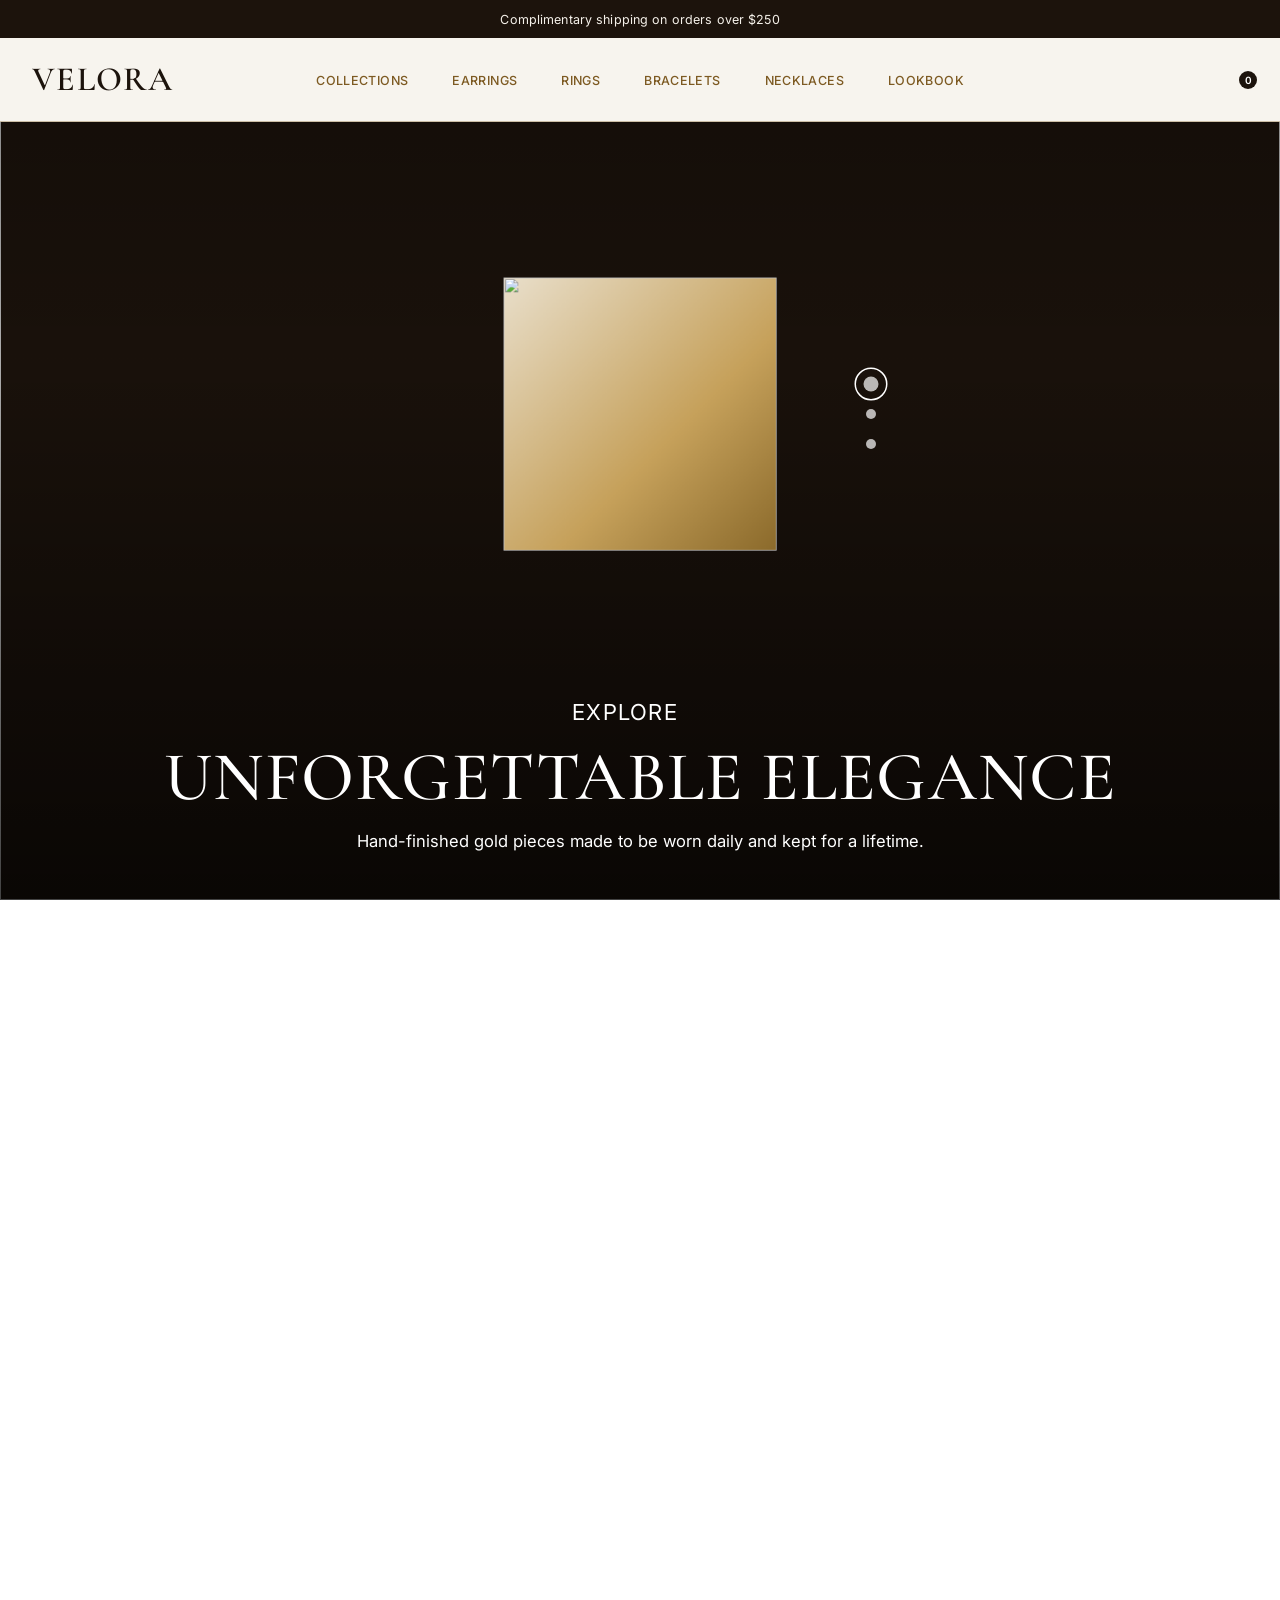
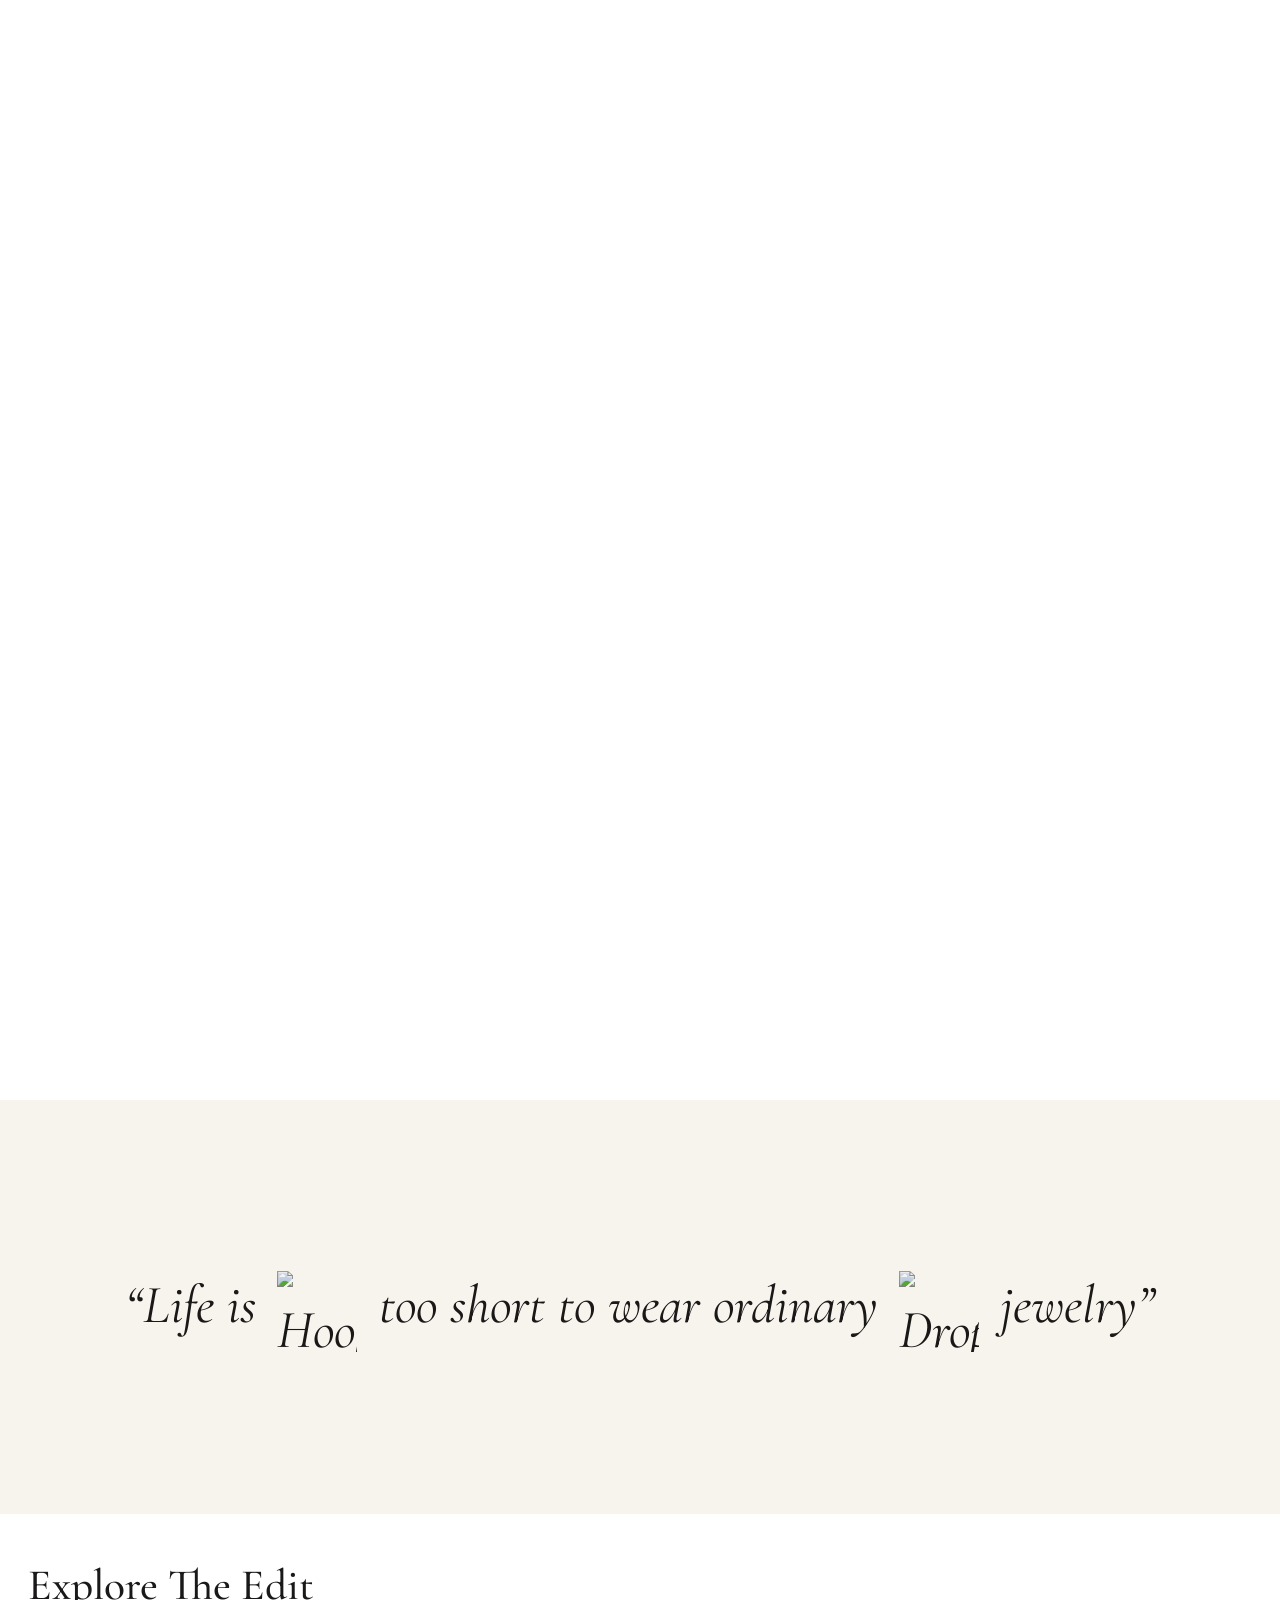
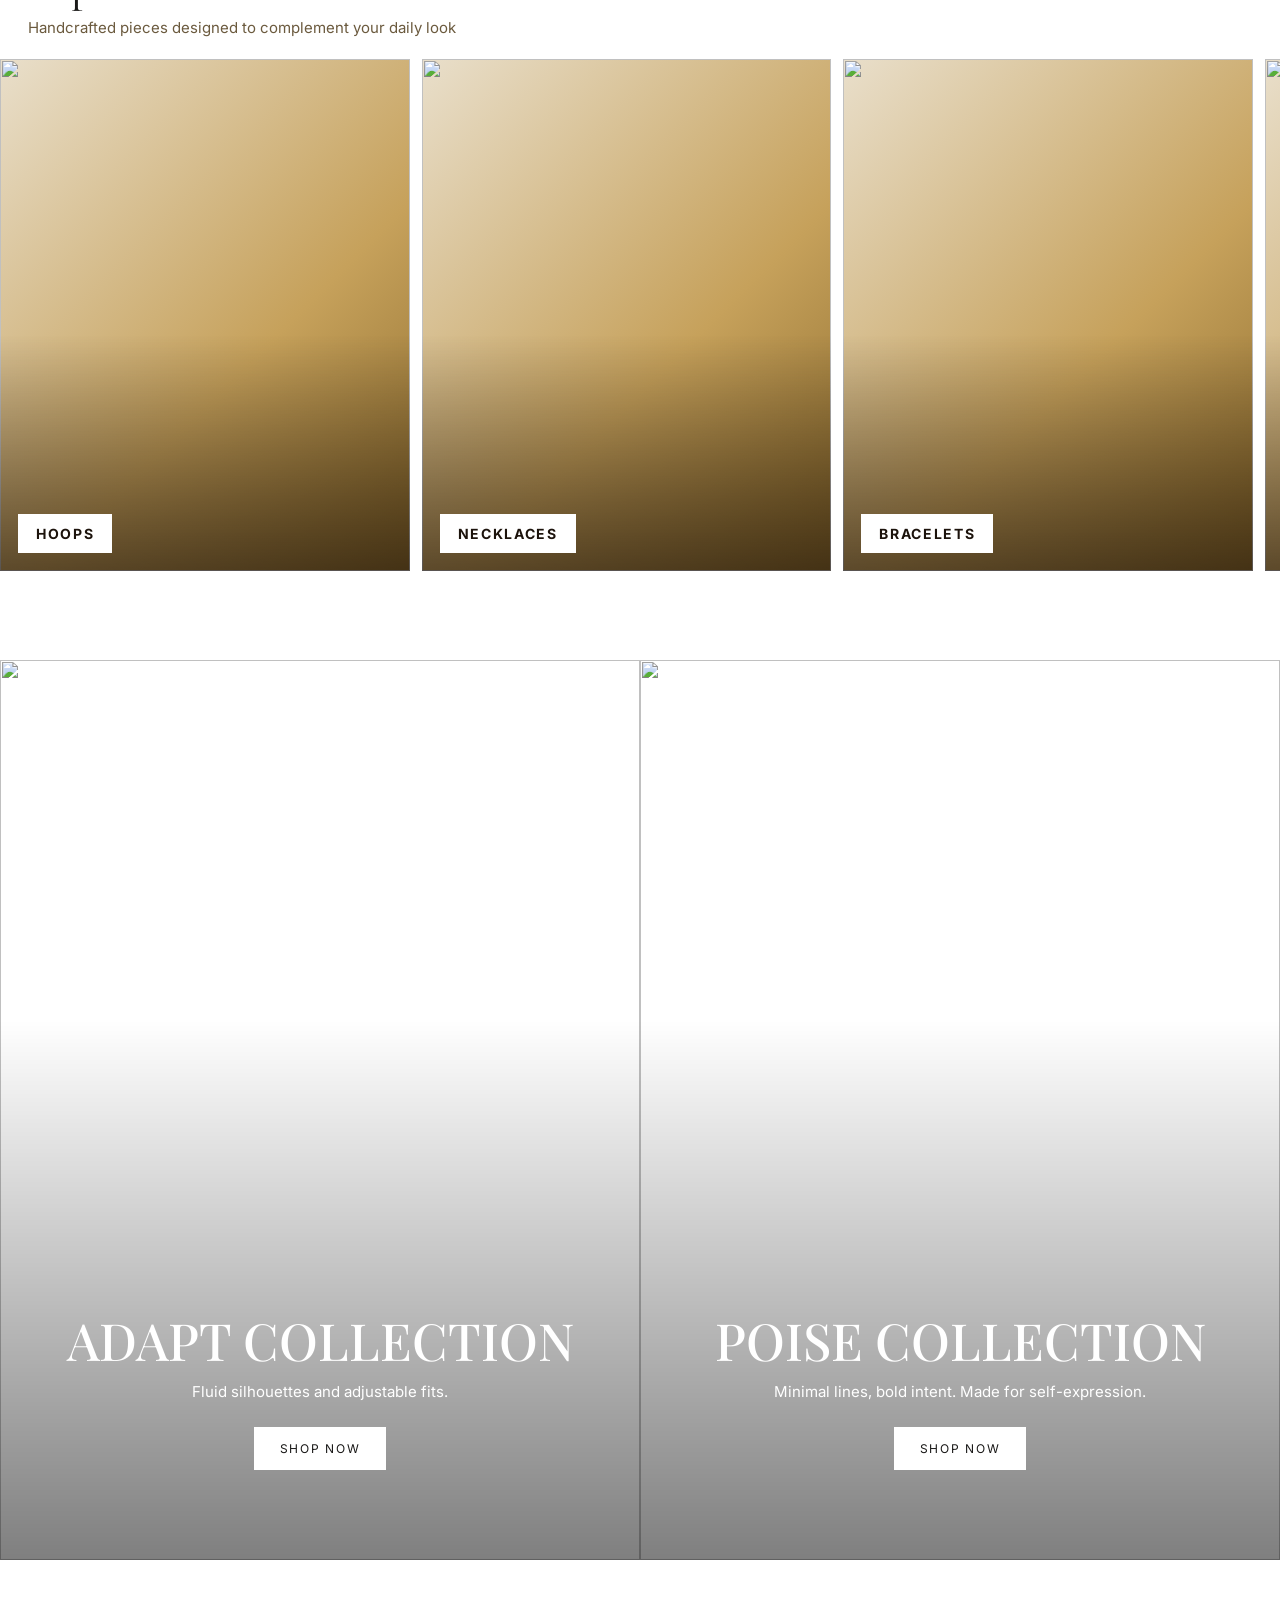
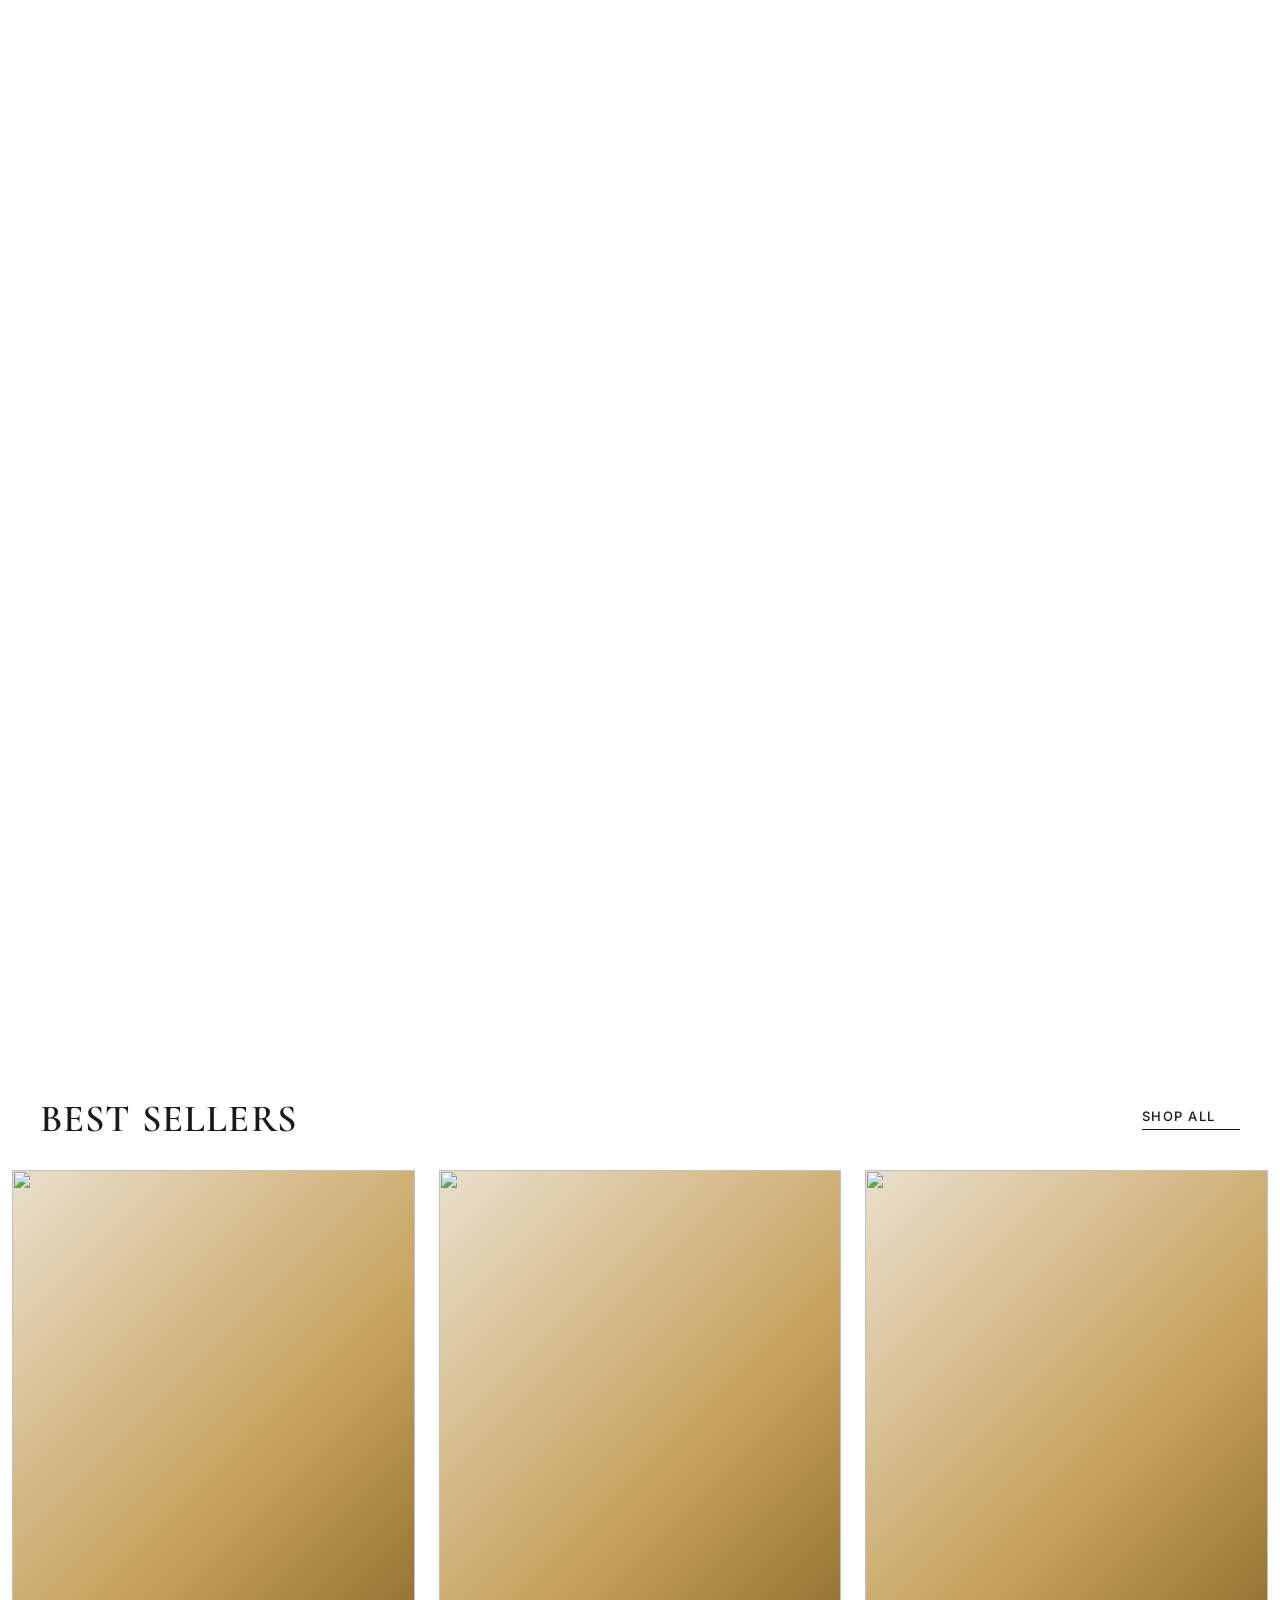
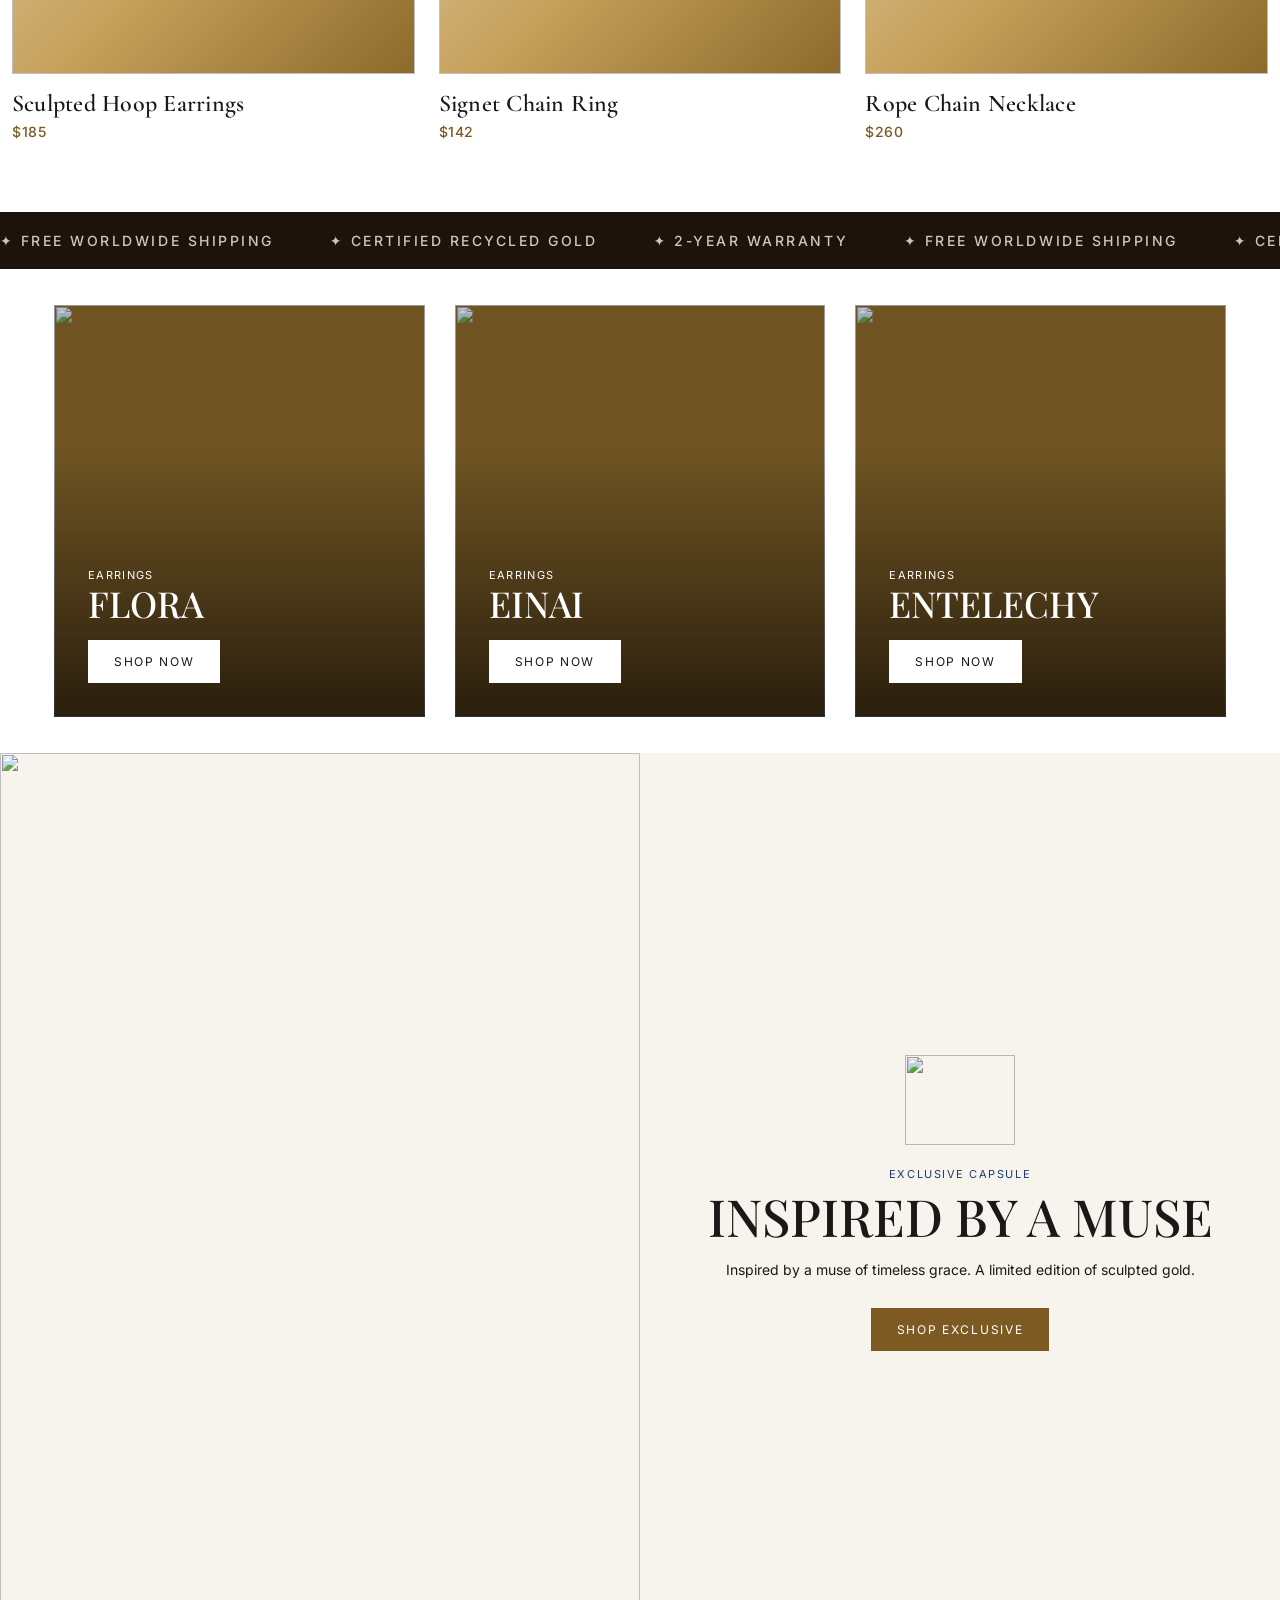
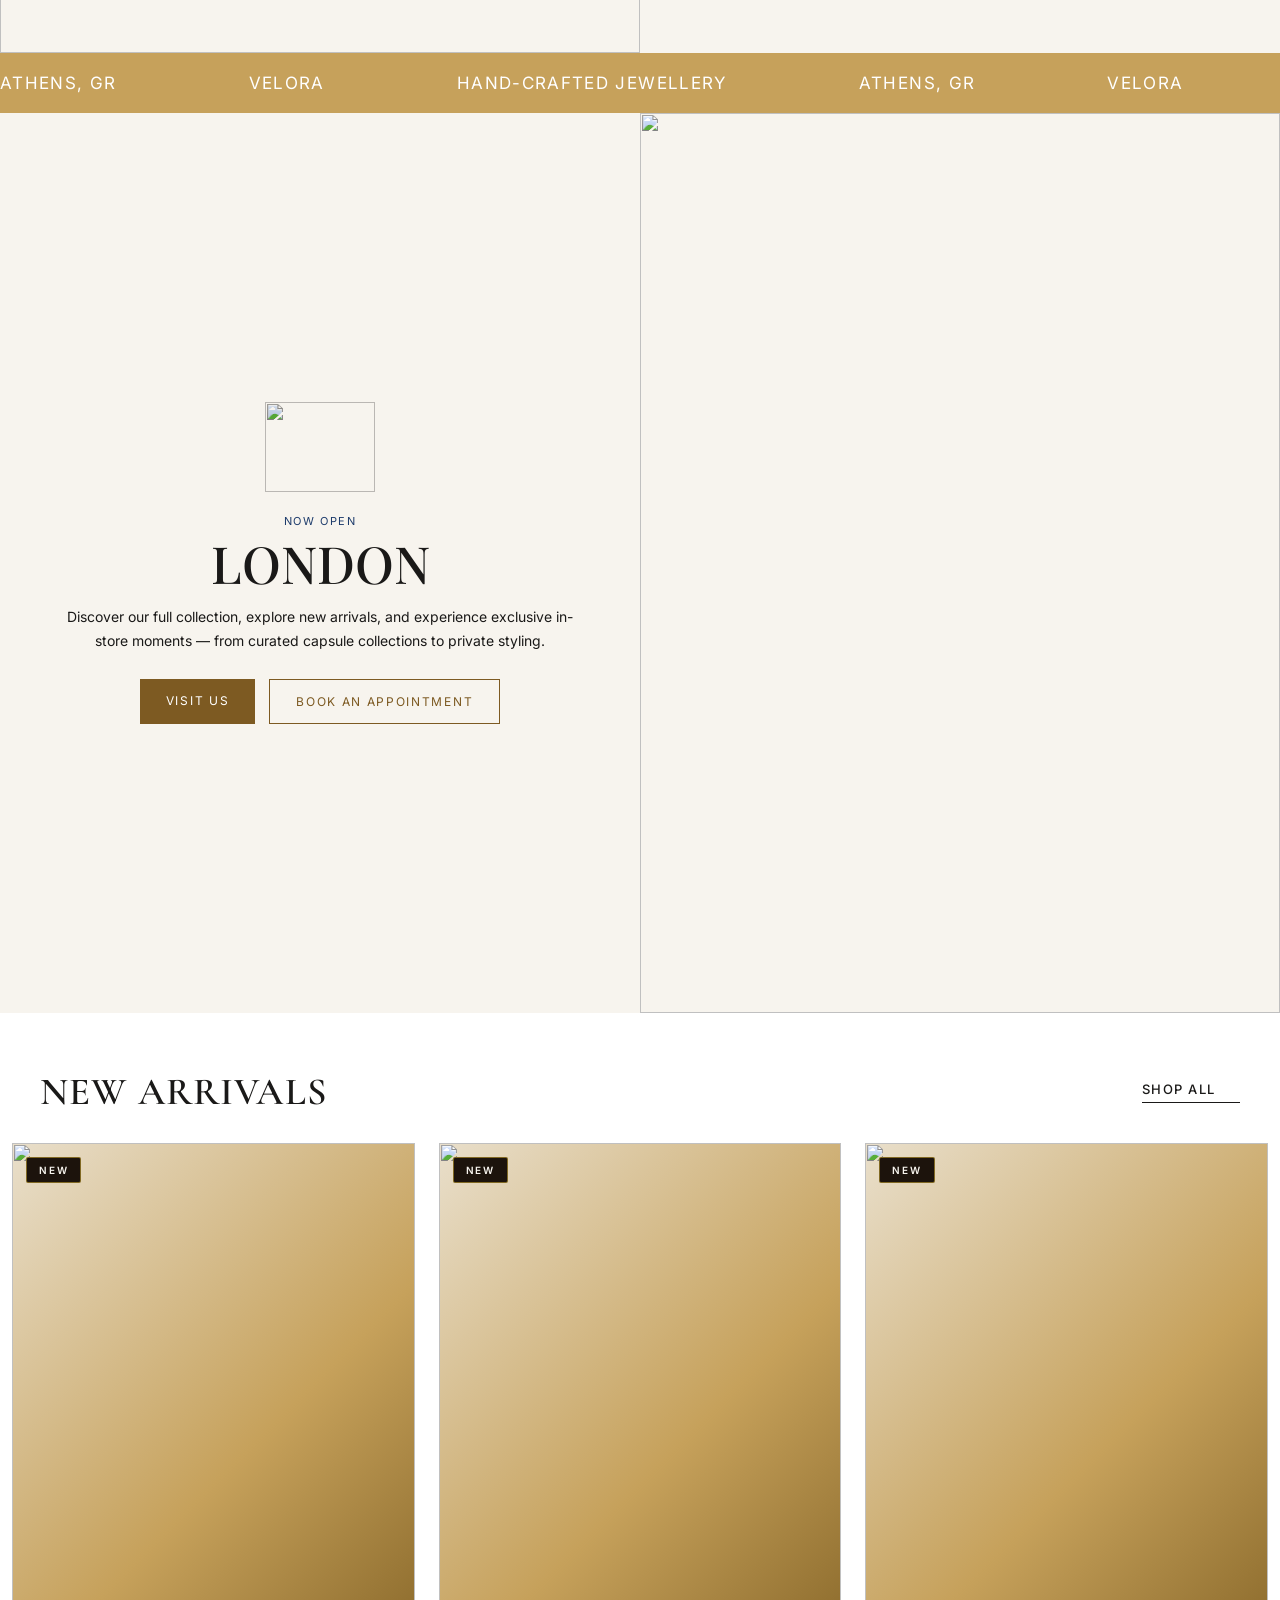
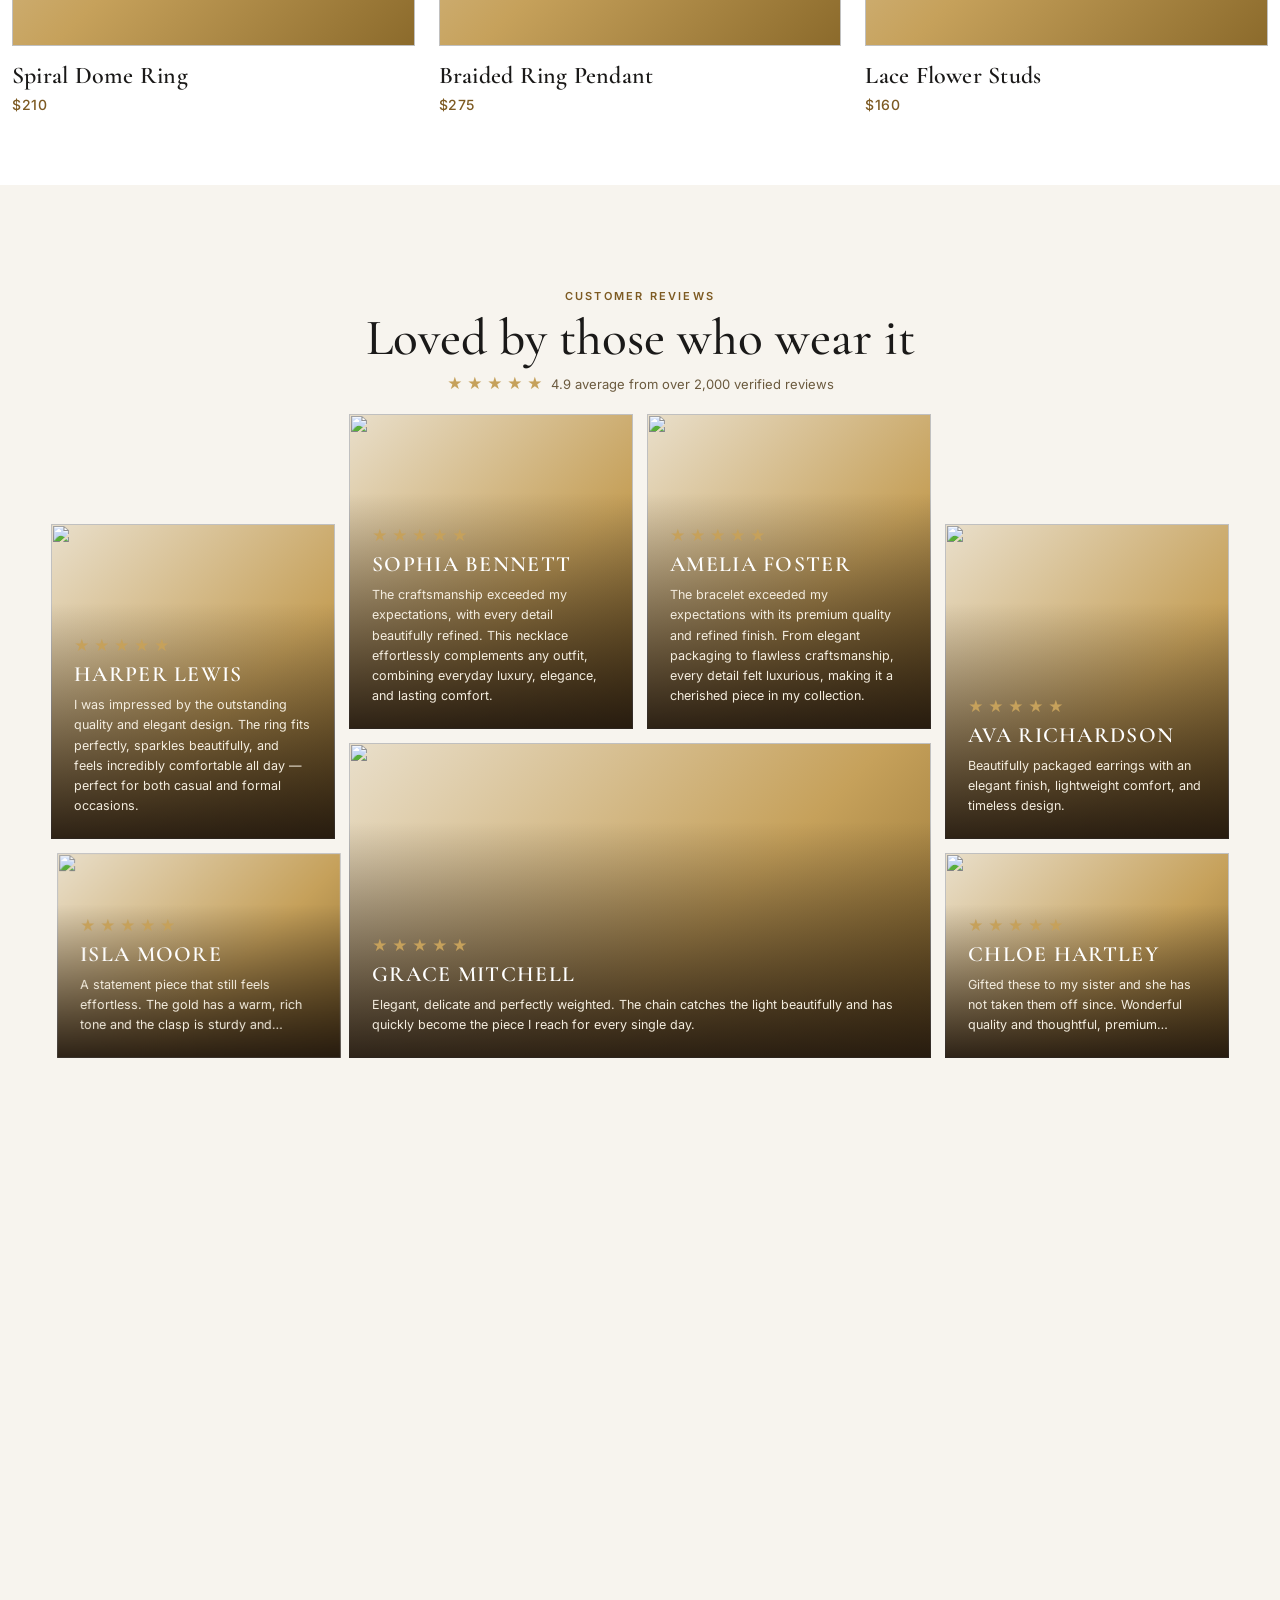
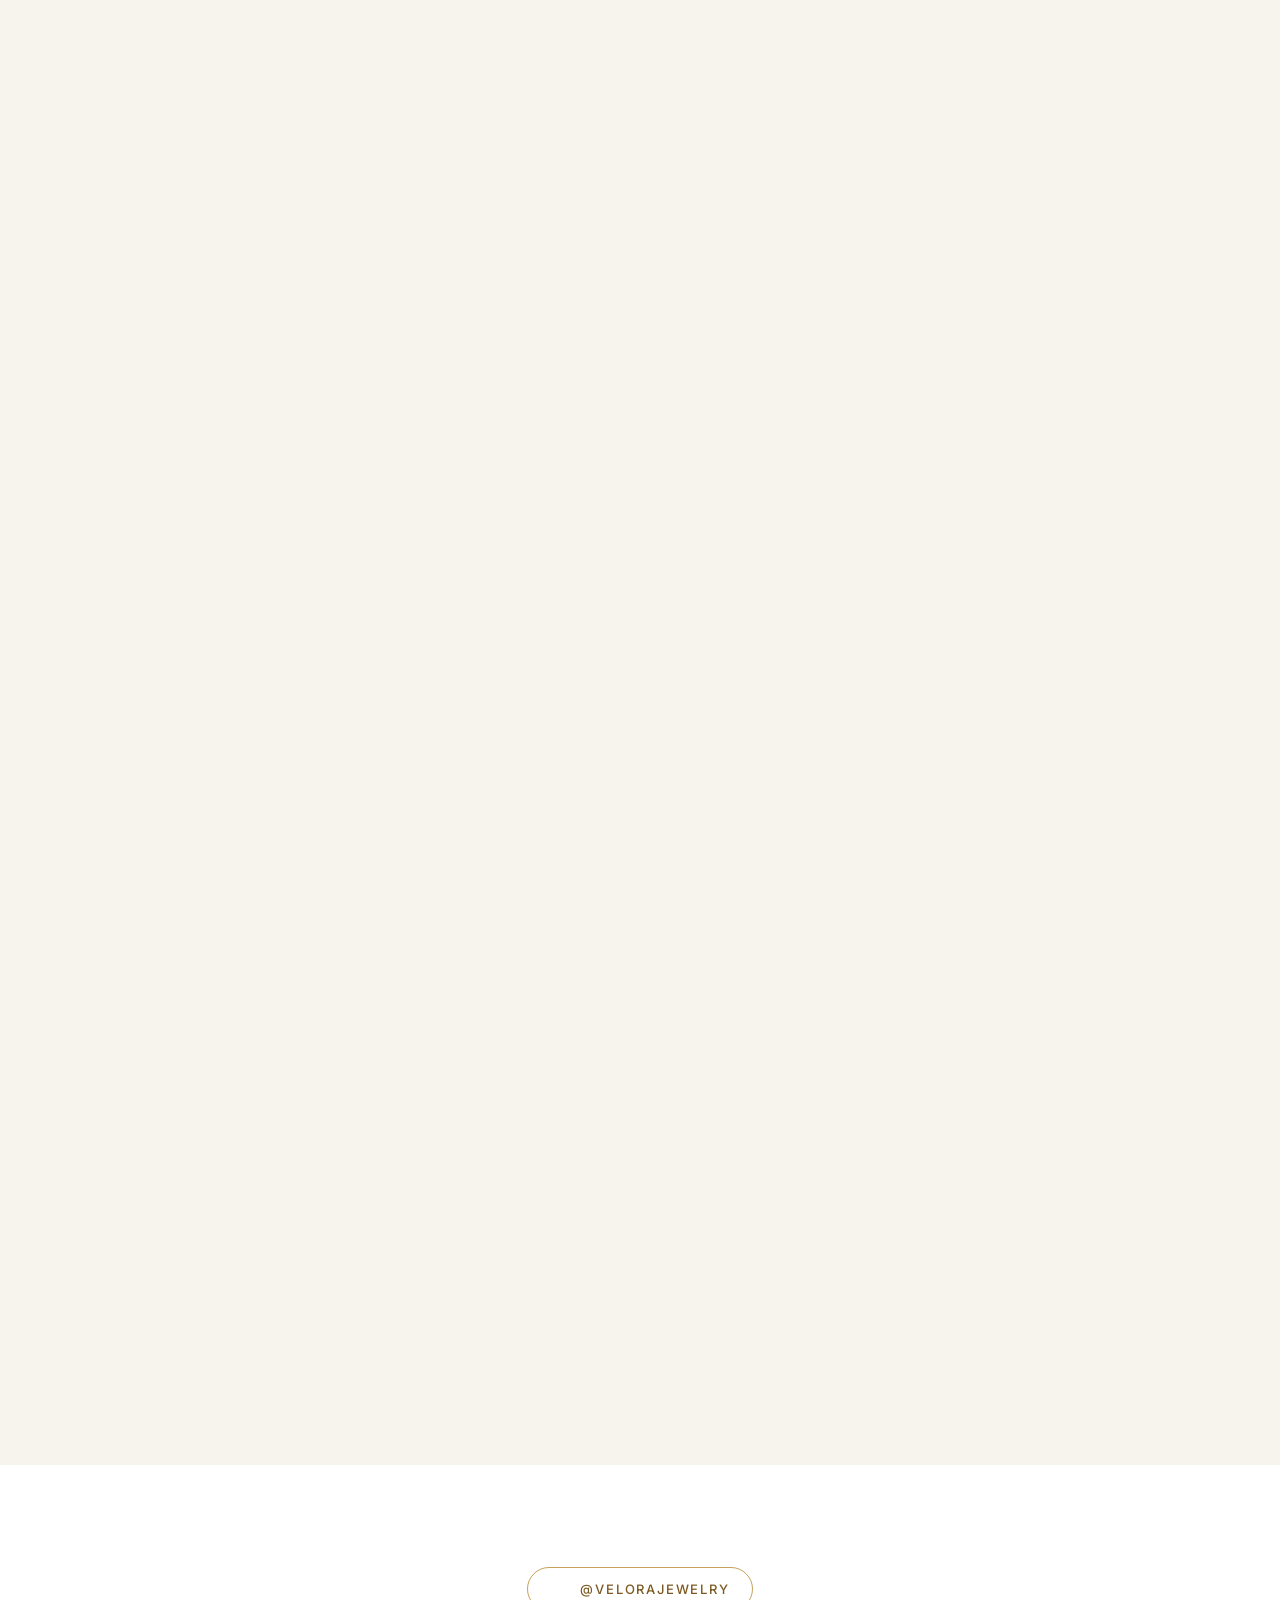
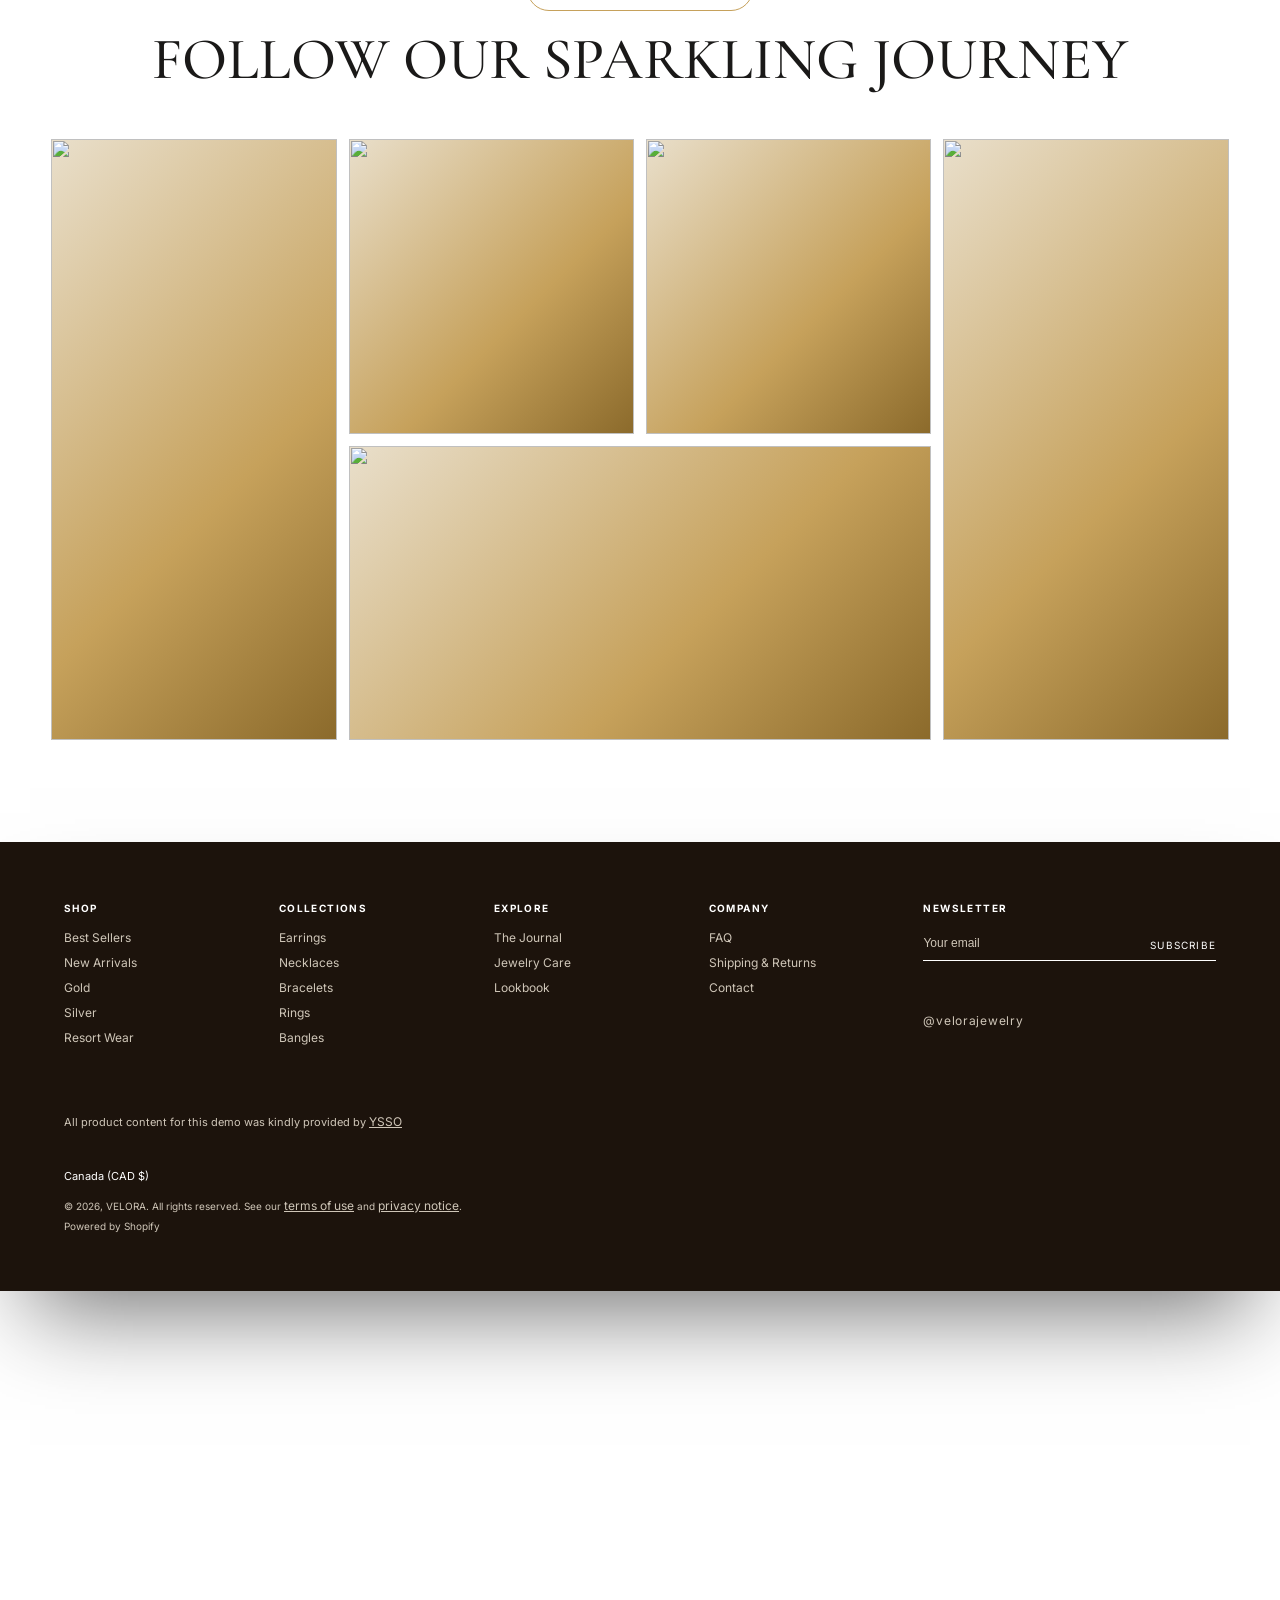
==== commit 36c34b67: "Collection Added" ====
--- a/index.html
+++ b/index.html
@@ -15,19 +15,19 @@
 <header class="header" id="header">
   <div class="announce">
     <button class="announce__arrow" id="annPrev" aria-label="Previous announcement"><i data-lucide="chevron-left"></i></button>
-    <p id="annText">Save 15% on your first order with code: <strong>WELCOME15</strong></p>
+    <p id="annText">Complimentary shipping on orders over $250</p>
     <button class="announce__arrow" id="annNext" aria-label="Next announcement"><i data-lucide="chevron-right"></i></button>
   </div>
   <div class="bar">
     <button class="burger" id="burger" aria-label="Open menu" aria-expanded="false" aria-controls="drawer"><i data-lucide="menu"></i><span>Menu</span></button>
-    <a href="#" class="brand">VELORA</a>
+    <a href="index.html" class="brand" aria-label="VELORA home">VELORA</a>
     <nav class="nav" id="nav" aria-label="Main">
       <button data-menu="collections" aria-expanded="false" aria-controls="menu-collections">Collections <i data-lucide="chevron-down"></i></button>
       <button data-menu="earrings" aria-expanded="false" aria-controls="menu-earrings">Earrings <i data-lucide="chevron-down"></i></button>
       <button data-menu="rings" aria-expanded="false" aria-controls="menu-rings">Rings <i data-lucide="chevron-down"></i></button>
       <button data-menu="bracelets" aria-expanded="false" aria-controls="menu-bracelets">Bracelets <i data-lucide="chevron-down"></i></button>
       <button data-menu="necklaces" aria-expanded="false" aria-controls="menu-necklaces">Necklaces <i data-lucide="chevron-down"></i></button>
-      <a href="#new" class="nav__link">Lookbook</a>
+      <a href="index.html#new" class="nav__link">Lookbook</a>
     </nav>
     <div class="bar__right">
       <button id="searchBtn" aria-label="Search" aria-expanded="false" aria-controls="searchPanel"><i data-lucide="search"></i></button>
@@ -44,7 +44,7 @@
 <div class="scrim" id="scrim"></div>
 <div class="drawer-scrim" id="drawerScrim"></div>
 <aside class="drawer" id="drawer" aria-hidden="true" aria-label="Menu">
-  <div class="drawer__head"><a href="#" class="brand">VELORA</a><button id="drawerClose" aria-label="Close menu"><i data-lucide="x"></i></button></div>
+  <div class="drawer__head"><a href="index.html" class="brand" aria-label="VELORA home">VELORA</a><button id="drawerClose" aria-label="Close menu"><i data-lucide="x"></i></button></div>
   <form class="drawer__search" id="drawerSearch" role="search"><i data-lucide="search"></i><input id="drawerInput" type="search" placeholder="Search products, collections" aria-label="Search" autocomplete="off"></form>
   <div class="results" id="drawerResults" aria-live="polite"></div>
   <nav class="acc" id="acc" aria-label="Mobile"></nav>
@@ -56,22 +56,22 @@
 <section class="hero" id="hero">
   <div class="hero__stage">
     <div class="hero__slide is-active" data-slide="0">
-      <img class="hero__bg" src="https://aspire-demo-2.myshopify.com/cdn/shop/files/Rectangle_45377.jpg?v=1782983325&width=1200" alt="">
+      <img class="hero__bg" src="https://aspire-demo-2.myshopify.com/cdn/shop/files/Rectangle_45377.jpg?v=1782983325&amp;width=1200" alt="">
       <div class="hero__shade"></div>
       <div class="hero__card"><video autoplay loop muted playsinline preload="auto" poster="https://images.pexels.com/photos/1454171/pexels-photo-1454171.jpeg?auto=compress&cs=tinysrgb&w=800"><source src="https://aspire-demo-2.myshopify.com/cdn/shop/videos/c/vp/5d45ee5d014e420a830693a9bf6e0913/5d45ee5d014e420a830693a9bf6e0913.HD-1080p-3.3Mbps-91381077.mp4" type="video/mp4"></video></div>
-      <div class="hero__copy"><a href="#collections" class="explore">Explore <i data-lucide="arrow-up-right"></i></a><h1>Unforgettable Elegance</h1><p>Hand-finished gold pieces made to be worn daily and kept for a lifetime.</p></div>
+      <div class="hero__copy"><a href="collection.html" class="explore">Explore <i data-lucide="arrow-up-right"></i></a><h1>Unforgettable Elegance</h1><p>Hand-finished gold pieces made to be worn daily and kept for a lifetime.</p></div>
     </div>
     <div class="hero__slide" data-slide="1">
-      <img class="hero__bg" src="https://aspire-demo-2.myshopify.com/cdn/shop/files/Rectangle_45378_1.jpg?v=1784024793&width=1000" alt="">
+      <img class="hero__bg" src="https://aspire-demo-2.myshopify.com/cdn/shop/files/Rectangle_45378_1.jpg?v=1784024793&amp;width=1000" alt="">
       <div class="hero__shade"></div>
       <div class="hero__card"><video autoplay loop muted playsinline preload="auto" poster="https://images.pexels.com/photos/265906/pexels-photo-265906.jpeg?auto=compress&cs=tinysrgb&w=800"><source src="https://aspire-demo-2.myshopify.com/cdn/shop/videos/c/vp/9d9efb9e5cf54c4998e4ca5a687b82fe/9d9efb9e5cf54c4998e4ca5a687b82fe.HD-1080p-2.5Mbps-91381227.mp4" type="video/mp4"></video></div>
-      <div class="hero__copy"><a href="#collections" class="explore">Explore <i data-lucide="arrow-up-right"></i></a><h1>Architectural Silhouettes</h1><p>Bold forms meet precision gold-smithing. Statement pieces with fluid balance and sculptural contrast.</p></div>
+      <div class="hero__copy"><a href="collection.html" class="explore">Explore <i data-lucide="arrow-up-right"></i></a><h1>Architectural Silhouettes</h1><p>Bold forms meet precision gold-smithing. Statement pieces with fluid balance and sculptural contrast.</p></div>
     </div>
     <div class="hero__slide" data-slide="2">
-      <img class="hero__bg" src="https://aspire-demo-2.myshopify.com/cdn/shop/files/Rectangle_45425.jpg?v=1784024863&width=1200" alt="">
+      <img class="hero__bg" src="https://aspire-demo-2.myshopify.com/cdn/shop/files/Rectangle_45425.jpg?v=1784024863&amp;width=1200" alt="">
       <div class="hero__shade"></div>
-      <div class="hero__card"><video autoplay loop muted playsinline preload="auto" poster="https://images.pexels.com/photos/248077/pexels-photo-248077.jpeg?auto=compress&cs=tinysrgb&w=800"><source src="http://aspire-demo-2.myshopify.com/cdn/shop/videos/c/vp/6db114ba230943bbb3afe4ce0e8248ae/6db114ba230943bbb3afe4ce0e8248ae.HD-1080p-2.5Mbps-91381404.mp4" type="video/mp4"></video></div>
-      <div class="hero__copy"><a href="#collections" class="explore">Explore <i data-lucide="arrow-up-right"></i></a><h1>Crafted In Gold</h1><p>Recycled metals, shaped by hand in small batches and hallmarked for authenticity.</p></div>
+      <div class="hero__card"><video autoplay loop muted playsinline preload="auto" poster="https://images.pexels.com/photos/248077/pexels-photo-248077.jpeg?auto=compress&cs=tinysrgb&w=800"><source src="https://aspire-demo-2.myshopify.com/cdn/shop/videos/c/vp/6db114ba230943bbb3afe4ce0e8248ae/6db114ba230943bbb3afe4ce0e8248ae.HD-1080p-2.5Mbps-91381404.mp4" type="video/mp4"></video></div>
+      <div class="hero__copy"><a href="collection.html" class="explore">Explore <i data-lucide="arrow-up-right"></i></a><h1>Crafted In Gold</h1><p>Recycled metals, shaped by hand in small batches and hallmarked for authenticity.</p></div>
     </div>
     <div class="hero__dots"><button class="is-active" aria-label="Slide 1"></button><button aria-label="Slide 2"></button><button aria-label="Slide 3"></button></div>
   </div>
@@ -92,14 +92,14 @@
 <!-- 5. PARALLAX BANNERS -->
 <section class="parallax" id="parallax">
   <div class="parallax__stage">
-    <article class="pbanner"><img class="pbanner__bg" src="https://images.pexels.com/photos/3912476/pexels-photo-3912476.jpeg?auto=compress&cs=tinysrgb&w=1600" alt=""><div class="pbanner__shade"></div><div class="pbanner__copy"><h2>Adapt Collection</h2><p>Fluid silhouettes and adjustable fits.</p><a class="btn btn--white" href="#">Shop now</a></div></article>
-    <article class="pbanner"><img class="pbanner__bg" src="https://images.pexels.com/photos/3094215/pexels-photo-3094215.jpeg?auto=compress&cs=tinysrgb&w=1600" alt=""><div class="pbanner__shade"></div><div class="pbanner__copy"><h2>Poise Collection</h2><p>Minimal lines, bold intent. Made for self-expression.</p><a class="btn btn--white" href="#">Shop now</a></div></article>
+    <article class="pbanner"><img class="pbanner__bg" src="https://images.pexels.com/photos/3912476/pexels-photo-3912476.jpeg?auto=compress&cs=tinysrgb&w=1600" alt=""><div class="pbanner__shade"></div><div class="pbanner__copy"><h2>Adapt Collection</h2><p>Fluid silhouettes and adjustable fits.</p><a class="btn btn--white" href="collection.html?edit=Adapt">Shop now</a></div></article>
+    <article class="pbanner"><img class="pbanner__bg" src="https://images.pexels.com/photos/3094215/pexels-photo-3094215.jpeg?auto=compress&cs=tinysrgb&w=1600" alt=""><div class="pbanner__shade"></div><div class="pbanner__copy"><h2>Poise Collection</h2><p>Minimal lines, bold intent. Made for self-expression.</p><a class="btn btn--white" href="collection.html?edit=Poise">Shop now</a></div></article>
   </div>
 </section>
 
 <!-- 6. BEST SELLERS -->
 <section class="products" id="best">
-  <div class="products__head"><h2>Best Sellers</h2><div class="products__tools"><div class="arrows"><button data-dir="-1" aria-label="Previous"><i data-lucide="arrow-left"></i></button><button data-dir="1" aria-label="Next"><i data-lucide="arrow-right"></i></button></div><a class="shopall" href="#">Shop All <i data-lucide="arrow-right"></i></a></div></div>
+  <div class="products__head"><h2>Best Sellers</h2><div class="products__tools"><div class="arrows"><button data-dir="-1" aria-label="Previous"><i data-lucide="arrow-left"></i></button><button data-dir="1" aria-label="Next"><i data-lucide="arrow-right"></i></button></div><a class="shopall" href="collection.html?flag=best">Shop All <i data-lucide="arrow-right"></i></a></div></div>
   <div class="products__track" data-products="best"></div>
 </section>
 
@@ -112,15 +112,15 @@
 
 <!-- 8. TRIPLE BANNER -->
 <section class="triple">
-  <a class="tcard" href="#"><img src="https://images.pexels.com/photos/3586798/pexels-photo-3586798.jpeg?auto=compress&cs=tinysrgb&w=1200" alt=""><div class="tcard__copy"><small>Earrings</small><h3>Flora</h3><span class="btn btn--white">Shop now</span></div></a>
-  <a class="tcard" href="#"><img src="https://images.pexels.com/photos/3762800/pexels-photo-3762800.jpeg?auto=compress&cs=tinysrgb&w=1200" alt=""><div class="tcard__copy"><small>Earrings</small><h3>Einai</h3><span class="btn btn--white">Shop now</span></div></a>
-  <a class="tcard" href="#"><img src="https://images.pexels.com/photos/2697786/pexels-photo-2697786.jpeg?auto=compress&cs=tinysrgb&w=1200" alt=""><div class="tcard__copy"><small>Earrings</small><h3>Entelechy</h3><span class="btn btn--white">Shop now</span></div></a>
+  <a class="tcard" href="collection.html?cat=Earrings&amp;type=Studs"><img src="https://images.pexels.com/photos/3586798/pexels-photo-3586798.jpeg?auto=compress&cs=tinysrgb&w=1200" alt=""><div class="tcard__copy"><small>Earrings</small><h3>Flora</h3><span class="btn btn--white">Shop now</span></div></a>
+  <a class="tcard" href="collection.html?cat=Earrings&amp;type=Ear%20Cuff"><img src="https://images.pexels.com/photos/3762800/pexels-photo-3762800.jpeg?auto=compress&cs=tinysrgb&w=1200" alt=""><div class="tcard__copy"><small>Earrings</small><h3>Einai</h3><span class="btn btn--white">Shop now</span></div></a>
+  <a class="tcard" href="collection.html?cat=Earrings&amp;type=Hoops"><img src="https://images.pexels.com/photos/2697786/pexels-photo-2697786.jpeg?auto=compress&cs=tinysrgb&w=1200" alt=""><div class="tcard__copy"><small>Earrings</small><h3>Entelechy</h3><span class="btn btn--white">Shop now</span></div></a>
 </section>
 
 <!-- 9. SPLITS + REVERSE MARQUEE -->
 <section class="split">
   <div class="split__img"><img src="https://images.pexels.com/photos/3361481/pexels-photo-3361481.jpeg?auto=compress&cs=tinysrgb&w=1600" alt=""></div>
-  <div class="split__panel"><img class="split__accent" src="https://images.pexels.com/photos/248077/pexels-photo-248077.jpeg?auto=compress&cs=tinysrgb&w=400" alt=""><small>Exclusive Capsule</small><h2>Inspired by a muse</h2><p>Inspired by a muse of timeless grace. A limited edition of sculpted gold.</p><a class="btn btn--gold" href="#">Shop exclusive</a></div>
+  <div class="split__panel"><img class="split__accent" src="https://images.pexels.com/photos/248077/pexels-photo-248077.jpeg?auto=compress&cs=tinysrgb&w=400" alt=""><small>Exclusive Capsule</small><h2>Inspired by a muse</h2><p>Inspired by a muse of timeless grace. A limited edition of sculpted gold.</p><a class="btn btn--gold" href="collection.html?edit=Limited%20Edition">Shop exclusive</a></div>
 </section>
 <div class="marquee marquee--gold marquee--rtl">
   <div class="marquee__group">
@@ -134,7 +134,7 @@
 
 <!-- 10. NEW ARRIVALS -->
 <section class="products" id="new">
-  <div class="products__head"><h2>New Arrivals</h2><div class="products__tools"><div class="arrows"><button data-dir="-1" aria-label="Previous"><i data-lucide="arrow-left"></i></button><button data-dir="1" aria-label="Next"><i data-lucide="arrow-right"></i></button></div><a class="shopall" href="#">Shop All <i data-lucide="arrow-right"></i></a></div></div>
+  <div class="products__head"><h2>New Arrivals</h2><div class="products__tools"><div class="arrows"><button data-dir="-1" aria-label="Previous"><i data-lucide="arrow-left"></i></button><button data-dir="1" aria-label="Next"><i data-lucide="arrow-right"></i></button></div><a class="shopall" href="collection.html?flag=new">Shop All <i data-lucide="arrow-right"></i></a></div></div>
   <div class="products__track" data-products="new"></div>
 </section>
 
@@ -189,9 +189,9 @@
 <!-- 13. FOOTER -->
 <footer class="footer" id="footer">
   <div class="footer__grid">
-    <div><h4>Shop</h4><a href="#">Best Sellers</a><a href="#">New Arrivals</a><a href="#">Gold</a><a href="#">Silver</a><a href="#">Resort Wear</a></div>
-    <div><h4>Collections</h4><a href="#">Earrings</a><a href="#">Necklaces</a><a href="#">Bracelets</a><a href="#">Rings</a><a href="#">Bangles</a></div>
-    <div><h4>Explore</h4><a href="#">The Journal</a><a href="#">Jewelry Care</a><a href="#">Lookbook</a></div>
+    <div><h4>Shop</h4><a href="collection.html?flag=best">Best Sellers</a><a href="collection.html?flag=new">New Arrivals</a><a href="collection.html?metal=18k%20Gold%20Vermeil,Recycled%20Gold">Gold</a><a href="collection.html?metal=Sterling%20Silver">Silver</a><a href="collection.html?edit=Resort">Resort Wear</a></div>
+    <div><h4>Collections</h4><a href="collection.html?cat=Earrings">Earrings</a><a href="collection.html?cat=Necklaces">Necklaces</a><a href="collection.html?cat=Bracelets">Bracelets</a><a href="collection.html?cat=Rings">Rings</a><a href="collection.html?cat=Bangles">Bangles</a></div>
+    <div><h4>Explore</h4><a href="#">The Journal</a><a href="#">Jewelry Care</a><a href="index.html#new">Lookbook</a></div>
     <div><h4>Company</h4><a href="#">FAQ</a><a href="#">Shipping &amp; Returns</a><a href="#">Contact</a></div>
     <div class="newsletter"><h4>Newsletter</h4>
       <form id="newsForm" novalidate><input type="email" id="newsEmail" placeholder="Your email" aria-label="Your email"><button type="submit">Subscribe</button></form>
@@ -221,12 +221,14 @@
 
 <div class="toast" id="toast" role="status"></div>
 <script src="https://unpkg.com/lucide@0.460.0/dist/umd/lucide.min.js"></script>
+<script src="catalog.js"></script>
 <script src="carousel.js"></script>
 <script src="animations.js"></script>
 <script src="header.js"></script>
 <script src="reviews.js"></script>
 <script src="social.js"></script>
 <script src="quickview.js"></script>
+<script src="common.js"></script>
 <script src="main.js"></script>
 </body>
 </html>
--- a/styles.css
+++ b/styles.css
@@ -405,3 +405,139 @@
   opacity:max(0,calc((var(--rv) - .4) * 1.8));transform:translate3d(0,calc((1 - var(--rv)) * 24px),0)}
 @media(max-width:600px){.curtain__tag{letter-spacing:.05em}}
 @media(prefers-reduced-motion:reduce){.curtain__bg,.curtain__word,.curtain__tag{transform:none}.curtain__word,.curtain__tag{opacity:1}}
+
+/* ===== HEADER: espresso announcement bar + warm cream main bar ===== */
+.header{transition:transform .6s var(--ease),box-shadow .5s var(--ease)}
+.header.is-solid{box-shadow:0 8px 28px rgba(28,19,12,.12)}
+.header .announce{background:#1c130c;color:#f5f1ea}
+.header .announce__arrow{color:#f5f1ea}
+.header .bar{background:#f7f4ee;border-bottom:1px solid rgba(125,90,34,.35);color:var(--espresso)}
+.header .brand{color:var(--espresso)}
+.header .nav button,.header .nav__link{color:var(--gold-d);transition:color .4s var(--ease)}
+.header .bar__right,.header .burger{color:var(--espresso);transition:color .4s var(--ease)}
+.header .bag span{background:var(--espresso);color:#fff}
+.header .nav button:hover,.header .nav__link:hover,.header .nav button.is-open{color:var(--espresso)}
+.header .bar__right a:hover,.header .bar__right button:hover,.header .burger:hover{color:var(--gold-d)}
+
+/* ===== FOOTER: zero roundness everywhere ===== */
+.footer,.footer *,.footer *::before,.footer *::after,.curtain,.curtain *,.curtain *::before,.curtain *::after{border-radius:0!important}
+
+/* ===== search "view all" + tags ===== */
+.results a.results__all{justify-content:center;font:600 11px var(--sans);letter-spacing:.14em;text-transform:uppercase;color:var(--gold-d);border-bottom:0;padding:14px 0 4px}
+.tag--best{background:var(--gold);color:var(--espresso);border-color:var(--gold)}
+
+/* ===== COLLECTION PAGE ===== */
+.coll{background:#fff}
+.chero{position:relative;min-height:clamp(340px,50vh,520px);display:flex;align-items:flex-end;color:#fff;overflow:hidden;background:#1c130c}
+.chero__bg{position:absolute;inset:0;width:100%;height:100%;object-fit:cover}
+.chero__bg.img-fail{background:linear-gradient(135deg,#3a2a18,#1c130c)}
+.chero__shade{position:absolute;inset:0;background:linear-gradient(180deg,rgba(20,12,6,.55),rgba(20,12,6,.35) 45%,rgba(20,12,6,.8))}
+.chero__copy{position:relative;z-index:2;width:100%;max-width:1560px;margin:0 auto;padding:170px clamp(16px,3vw,48px) clamp(28px,5vw,56px)}
+.crumbs{display:flex;gap:10px;font:500 11px var(--sans);letter-spacing:.16em;text-transform:uppercase;color:#e7dcc6;margin-bottom:14px}
+.crumbs a:hover{color:var(--gold)}
+.chero h1{font-family:var(--display);font-weight:500;font-size:clamp(38px,6vw,84px);line-height:1;text-transform:uppercase}
+.chero p{margin-top:12px;font:400 clamp(13px,1.2vw,16px)/1.6 var(--sans);color:#f1e9d8;max-width:620px}
+.cwrap{max-width:1560px;margin:0 auto;padding:clamp(24px,3vw,40px) clamp(16px,3vw,48px) clamp(60px,8vw,110px)}
+.ctoolbar{display:flex;align-items:center;gap:24px;padding-bottom:18px;border-bottom:1px solid rgba(125,90,34,.3)}
+.ccount{font:500 13px var(--sans);letter-spacing:.06em;color:#6b5a3e;margin-right:auto}
+.csort{display:flex;align-items:center;gap:10px;font:600 11px var(--sans);letter-spacing:.14em;text-transform:uppercase}
+.csort select{font:500 13px var(--sans);letter-spacing:.02em;text-transform:none;color:var(--espresso);background:#fff;border:1px solid rgba(28,19,12,.25);padding:11px 38px 11px 14px;appearance:none;-webkit-appearance:none;cursor:pointer;
+  background-image:linear-gradient(45deg,transparent 50%,var(--espresso) 50%),linear-gradient(135deg,var(--espresso) 50%,transparent 50%);background-position:calc(100% - 18px) 50%,calc(100% - 13px) 50%;background-size:5px 5px;background-repeat:no-repeat}
+.csort select:hover{border-color:var(--espresso)}
+.ftrigger{display:none;align-items:center;gap:12px;height:46px;padding:0 18px;border:1px solid var(--espresso);font:600 12px var(--sans);letter-spacing:.14em;text-transform:uppercase;transition:.4s var(--ease);--fi-bg:#fff;background:#fff}
+.ftrigger:hover,.ftrigger[aria-expanded="true"]{background:var(--espresso);color:#fff;--fi-bg:var(--espresso)}
+.fbadge{min-width:20px;height:20px;padding:0 5px;display:inline-grid;place-items:center;background:var(--gold);color:var(--espresso);font:700 11px var(--sans);letter-spacing:0}
+/* CSS-only filter icon (no SVG): three lines with sliding knobs */
+.ficon{display:inline-block;width:20px;height:16px;flex:none;
+  background:
+   radial-gradient(circle at 5px 2.75px,var(--fi-bg,#fff) 0 2px,currentColor 2.2px 3.3px,transparent 3.5px),
+   radial-gradient(circle at 14px 8px,var(--fi-bg,#fff) 0 2px,currentColor 2.2px 3.3px,transparent 3.5px),
+   radial-gradient(circle at 8px 13.25px,var(--fi-bg,#fff) 0 2px,currentColor 2.2px 3.3px,transparent 3.5px),
+   linear-gradient(currentColor,currentColor) 0 2px/100% 1.5px no-repeat,
+   linear-gradient(currentColor,currentColor) 0 7.25px/100% 1.5px no-repeat,
+   linear-gradient(currentColor,currentColor) 0 12.5px/100% 1.5px no-repeat}
+.cchips{display:flex;flex-wrap:wrap;gap:8px;padding-top:16px}
+.cchips:empty{display:none}
+.chip{display:inline-flex;align-items:center;gap:10px;padding:9px 14px;background:var(--ivory);border:1px solid rgba(125,90,34,.35);font:500 12px var(--sans);letter-spacing:.04em;transition:.3s var(--ease)}
+.chip span{font-size:15px;line-height:1;color:var(--gold-d)}
+.chip:hover{background:var(--espresso);color:#fff;border-color:var(--espresso)}.chip:hover span{color:var(--gold)}
+.chip--clear{background:transparent;border-color:transparent;text-decoration:underline;text-underline-offset:3px;color:var(--gold-d)}
+.clayout{display:grid;grid-template-columns:272px minmax(0,1fr);gap:clamp(28px,4vw,56px);padding-top:30px;align-items:start}
+.fpanel{position:sticky;top:112px;max-height:calc(100vh - 132px);overflow-y:auto;scrollbar-width:thin;padding-right:6px}
+.fpanel__head,.fpanel__foot{display:none}
+.fpanel fieldset{border:0;padding:0 0 24px;margin:0 0 24px;border-bottom:1px solid rgba(125,90,34,.25)}
+.fpanel legend{font:600 11px var(--sans);letter-spacing:.18em;text-transform:uppercase;margin-bottom:14px;padding:0;color:var(--espresso)}
+.fopt{display:flex;align-items:center;gap:12px;padding:7px 0;font:400 14px var(--sans);cursor:pointer;color:#4b3f2e;transition:color .3s}
+.fopt:hover{color:var(--espresso)}
+.fopt input{appearance:none;-webkit-appearance:none;width:16px;height:16px;flex:none;border:1px solid rgba(28,19,12,.45);background:#fff;display:grid;place-items:center;margin:0;cursor:pointer;transition:.3s var(--ease)}
+.fopt input[type=radio]{border-radius:50%}
+.fopt input::after{content:"";width:8px;height:8px;background:var(--gold-d);transform:scale(0);transition:transform .3s var(--ease)}
+.fopt input[type=radio]::after{border-radius:50%}
+.fopt input:checked{border-color:var(--gold-d)}.fopt input:checked::after{transform:scale(1)}
+.fopt input:checked+span{color:var(--espresso);font-weight:600}
+.fopt input:focus-visible{outline:2px solid var(--gold);outline-offset:2px}
+.fprice__vals{display:flex;justify-content:space-between;font:600 13px var(--sans);margin-bottom:10px}
+.fprice{display:flex;align-items:center;gap:12px;font:500 11px var(--sans);letter-spacing:.1em;text-transform:uppercase;color:#6b5a3e}
+.fprice input{flex:1;accent-color:var(--gold-d);height:30px;min-width:0}
+.cgrid{display:grid;grid-template-columns:repeat(3,minmax(0,1fr));gap:44px 22px;min-height:300px}
+.cgrid .pcard{flex:none;padding:0;animation:cardIn .8s var(--ease) both;animation-delay:calc(var(--i,0) * 40ms)}
+@keyframes cardIn{from{opacity:0;transform:translateY(22px)}to{opacity:1;transform:none}}
+.pcard__meta{display:block;margin-top:4px;font:400 12px var(--sans);letter-spacing:.04em;color:#8a7a5c}
+.cempty{text-align:center;padding:90px 20px}
+.cempty h2{font-family:var(--display);font-weight:500;font-size:clamp(28px,3vw,42px);margin-bottom:10px}
+.cempty p{font:400 14px var(--sans);color:#6b5a3e;margin-bottom:26px}
+.fscrim{position:fixed;inset:0;z-index:124;background:rgba(28,19,12,.55);opacity:0;visibility:hidden;transition:opacity .5s var(--ease),visibility 0s .5s}
+.fscrim.is-on{opacity:1;visibility:visible;transition-delay:0s}
+
+@media(min-width:1600px){.cgrid{grid-template-columns:repeat(4,minmax(0,1fr))}}
+@media(max-width:1024px){
+  .ftrigger{display:inline-flex}
+  .ctoolbar{gap:14px;flex-wrap:wrap}.ccount{order:3;flex-basis:100%;margin:0}.csort{margin-left:auto}
+  .clayout{grid-template-columns:1fr}
+  .chero__copy{padding-top:150px}
+  .fpanel{position:fixed;z-index:125;background:#f7f4ee;max-height:none;padding:0;display:flex;flex-direction:column;overflow:hidden;
+    top:0;bottom:0;right:0;left:auto;width:min(440px,92vw);transform:translateX(104%);visibility:hidden;transition:transform .65s cubic-bezier(.22,1,.36,1),visibility 0s .65s;box-shadow:-30px 0 80px rgba(28,19,12,.25)}
+  .fpanel.is-open{transform:none;visibility:visible;transition-delay:0s}
+  .fpanel__head{display:flex;justify-content:space-between;align-items:center;padding:18px 22px;border-bottom:1px solid rgba(125,90,34,.3)}
+  .fpanel__head h2{font-family:var(--display);font-weight:600;font-size:28px}
+  .fpanel__head button{width:44px;height:44px;display:grid;place-items:center}
+  .fpanel__body{flex:1;overflow-y:auto;padding:22px 22px 8px;overscroll-behavior:contain}
+  .fpanel__foot{display:grid;grid-template-columns:1fr 2fr;gap:12px;padding:14px 22px calc(14px + env(safe-area-inset-bottom,0px));border-top:1px solid rgba(125,90,34,.3);background:#f7f4ee}
+  .fpanel__foot .btn{height:52px;padding:0 10px;text-align:center}
+  .cgrid{grid-template-columns:repeat(3,minmax(0,1fr));gap:36px 16px}
+}
+@media(max-width:900px){.cgrid{grid-template-columns:repeat(2,minmax(0,1fr))}}
+@media(max-width:768px){
+  .fpanel{top:auto;left:0;right:0;bottom:0;width:100%;max-height:88vh;max-height:88dvh;transform:translateY(104%);box-shadow:0 -24px 70px rgba(28,19,12,.3)}
+  .fpanel.is-open{transform:none}
+  .fpanel__head{position:relative}.fpanel__head::before{content:"";position:absolute;left:50%;top:8px;width:42px;height:3px;margin-left:-21px;background:rgba(28,19,12,.25)}
+  .ctoolbar{display:grid;grid-template-columns:1fr auto;gap:12px}.ftrigger{width:100%;justify-content:center}.csort{margin:0}.csort span{display:none}.csort select{padding:0 34px 0 12px;height:46px}.ccount{grid-column:1/-1;order:3}
+  .cgrid{gap:30px 12px}.pcard h3{font-size:20px}.cgrid .pcard__qv{padding:10px 12px;font-size:10px}
+  .chero__copy{padding-top:130px}
+}
+
+/* ===== COLLECTION: 2-up grid + dedicated action row ===== */
+.cgrid{grid-template-columns:repeat(2,minmax(0,1fr));gap:52px 28px}
+.cgrid .pcard__img{aspect-ratio:1/1.08}
+.cgrid .pcard h3{font-size:clamp(22px,2vw,28px)}
+.pcard__actions{display:grid;grid-template-columns:1fr 1fr;gap:12px;margin-top:18px}
+.cact{height:48px;padding:0 8px;display:inline-flex;align-items:center;justify-content:center;border:1px solid var(--espresso);font:600 11px var(--sans);letter-spacing:.12em;text-transform:uppercase;white-space:nowrap;transition:background-color .4s var(--ease),color .4s var(--ease),border-color .4s var(--ease)}
+.cact--qv{background:transparent;color:var(--espresso)}
+.cact--qv:hover{background:var(--espresso);color:#fff}
+.cact--add{background:var(--espresso);color:#fff}
+.cact--add:hover{background:var(--gold-d);border-color:var(--gold-d)}
+.cact--add.is-added{background:#2f5d3a;border-color:#2f5d3a}
+@media(max-width:768px){.cgrid{gap:40px 16px}}
+
+/* ===== COLLECTION mobile: edge-to-edge 2x2 grid, stacked actions ===== */
+@media(max-width:600px){
+  .cwrap{padding-left:0;padding-right:0;max-width:100%}
+  .ctoolbar,.cchips,.cempty{padding-left:16px;padding-right:16px}
+  .clayout{padding:24px 0 0;gap:0;max-width:100%}
+  .cgrid{grid-template-columns:repeat(2,minmax(0,1fr));gap:34px 2px;width:100%;max-width:100%;margin:0}
+  .cgrid .pcard__img{aspect-ratio:4/5}
+  .cgrid .pcard h3,.cgrid .pcard>p,.cgrid .pcard__meta,.cgrid .pcard__actions{padding-left:10px;padding-right:10px}
+  .cgrid .pcard h3{font-size:19px;margin-top:12px}
+  .pcard__actions{grid-template-columns:1fr;gap:8px;margin-top:12px}
+  .cact{height:44px;font-size:10.5px;letter-spacing:.1em}
+}
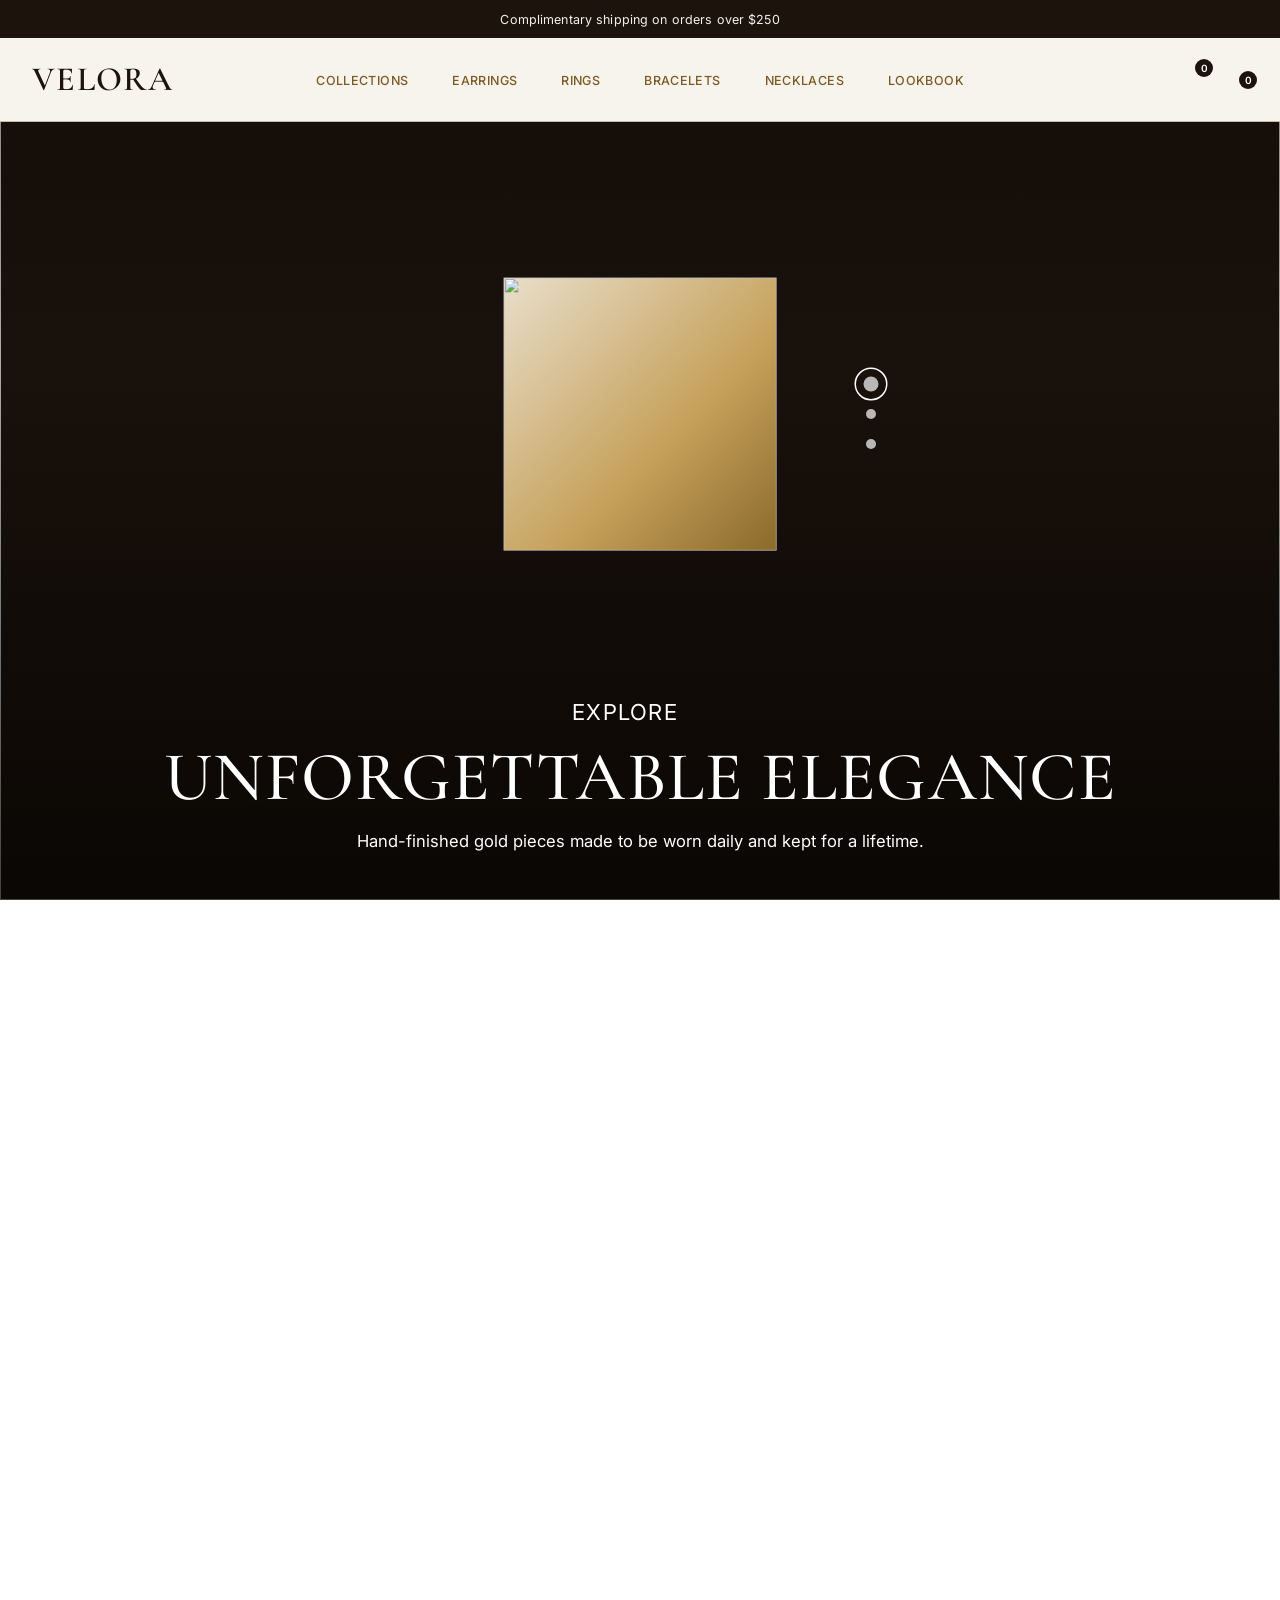
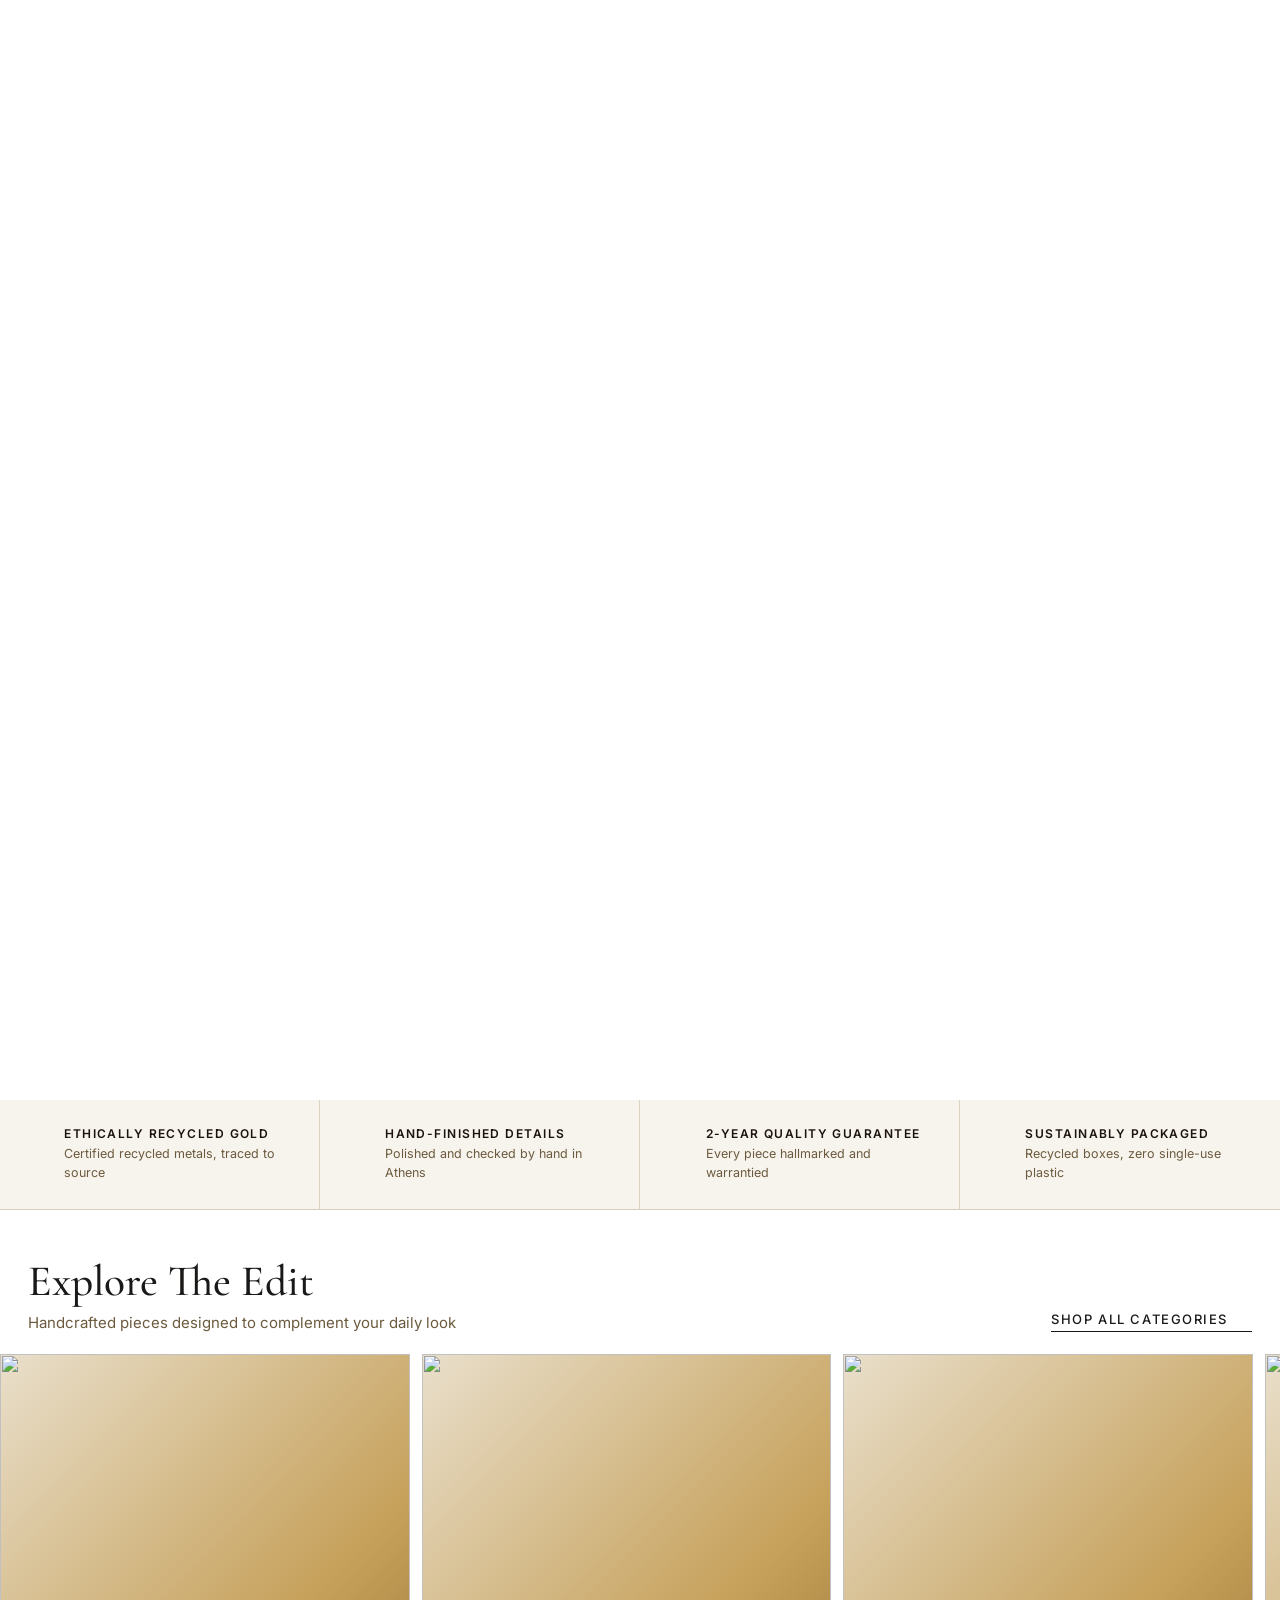
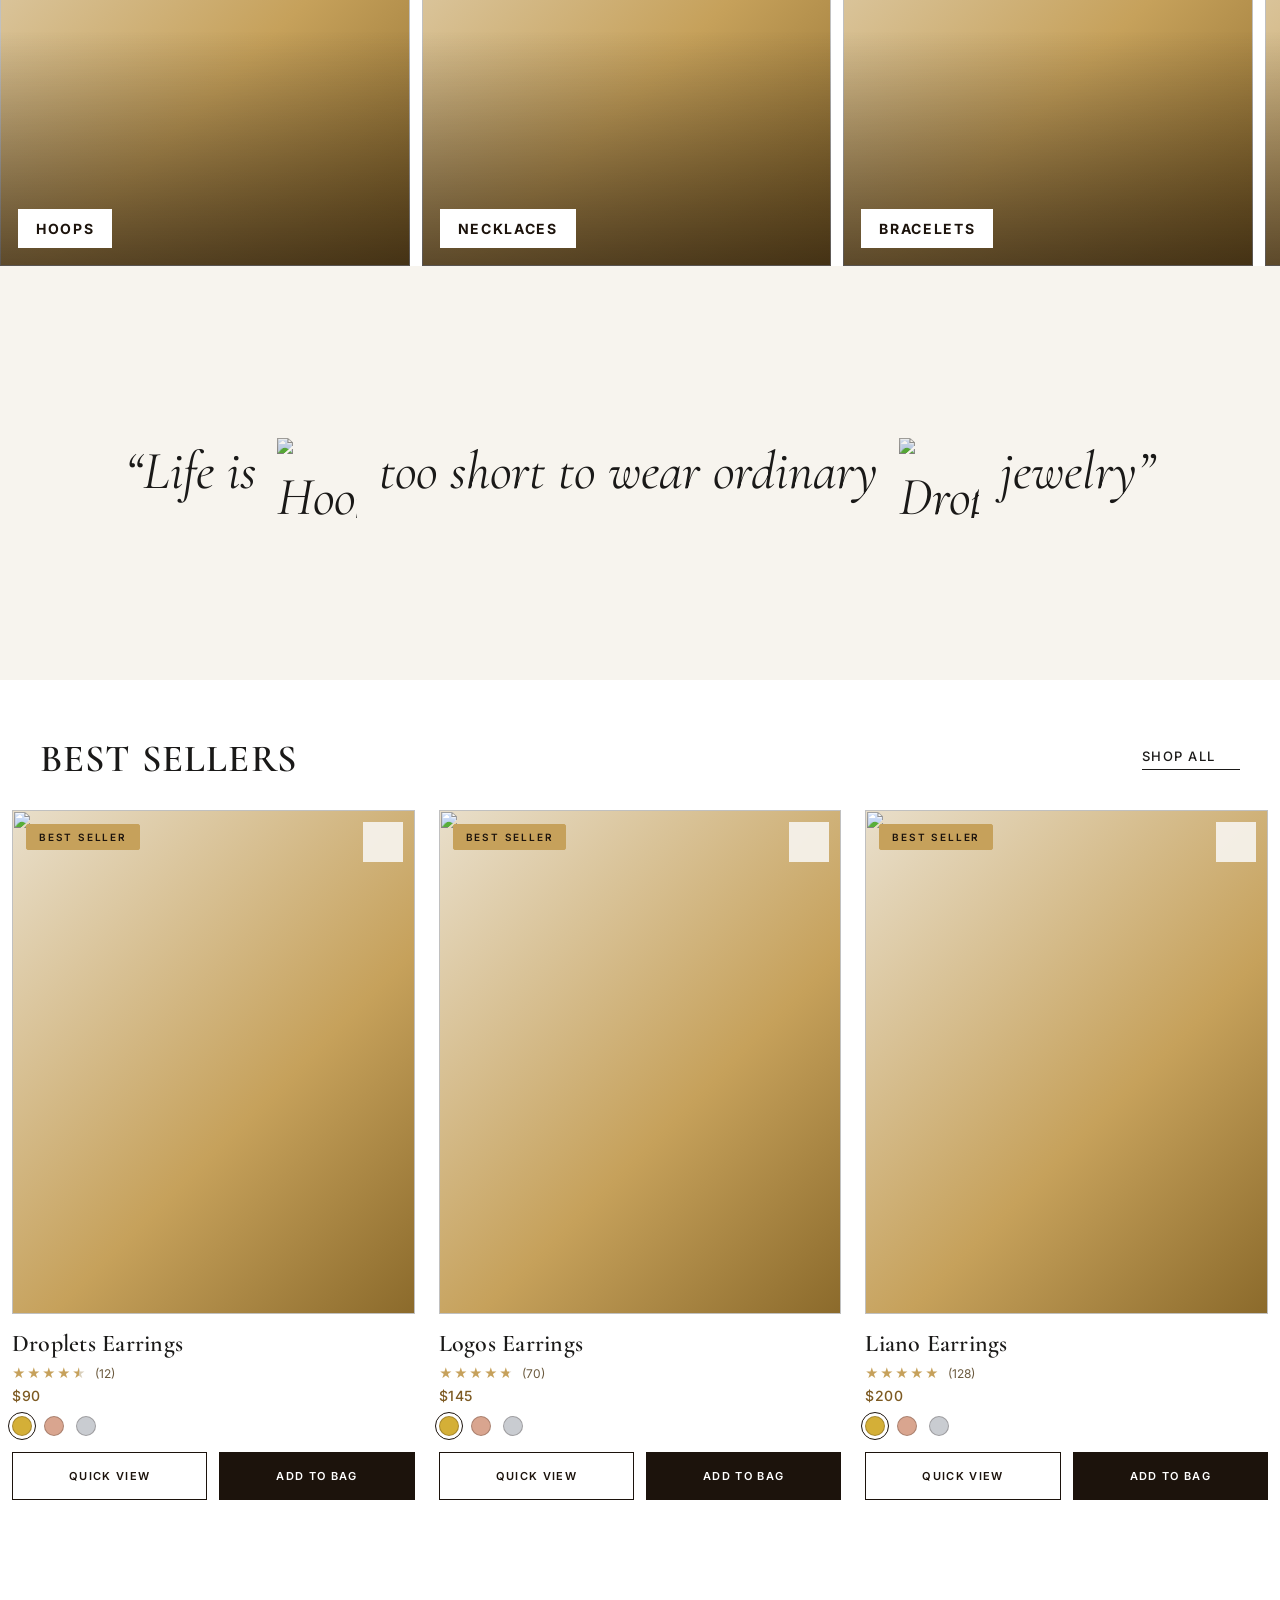
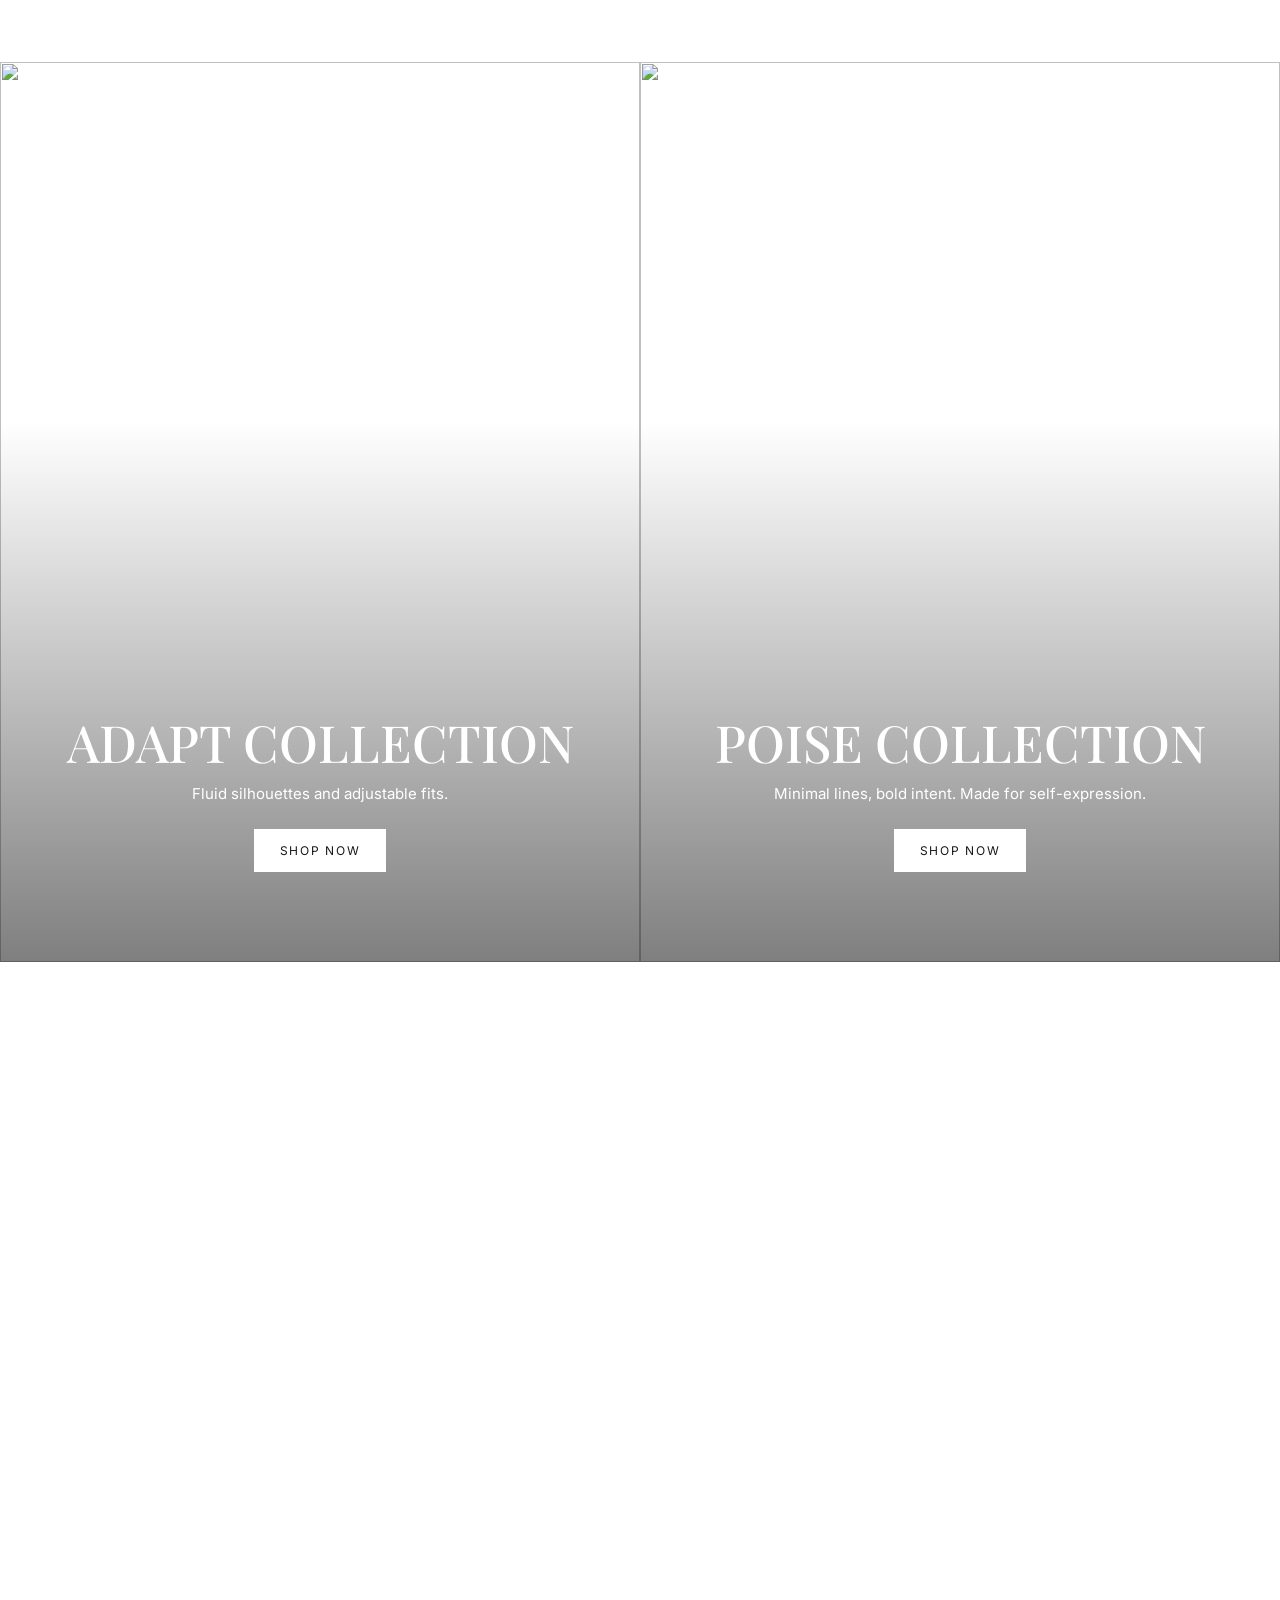
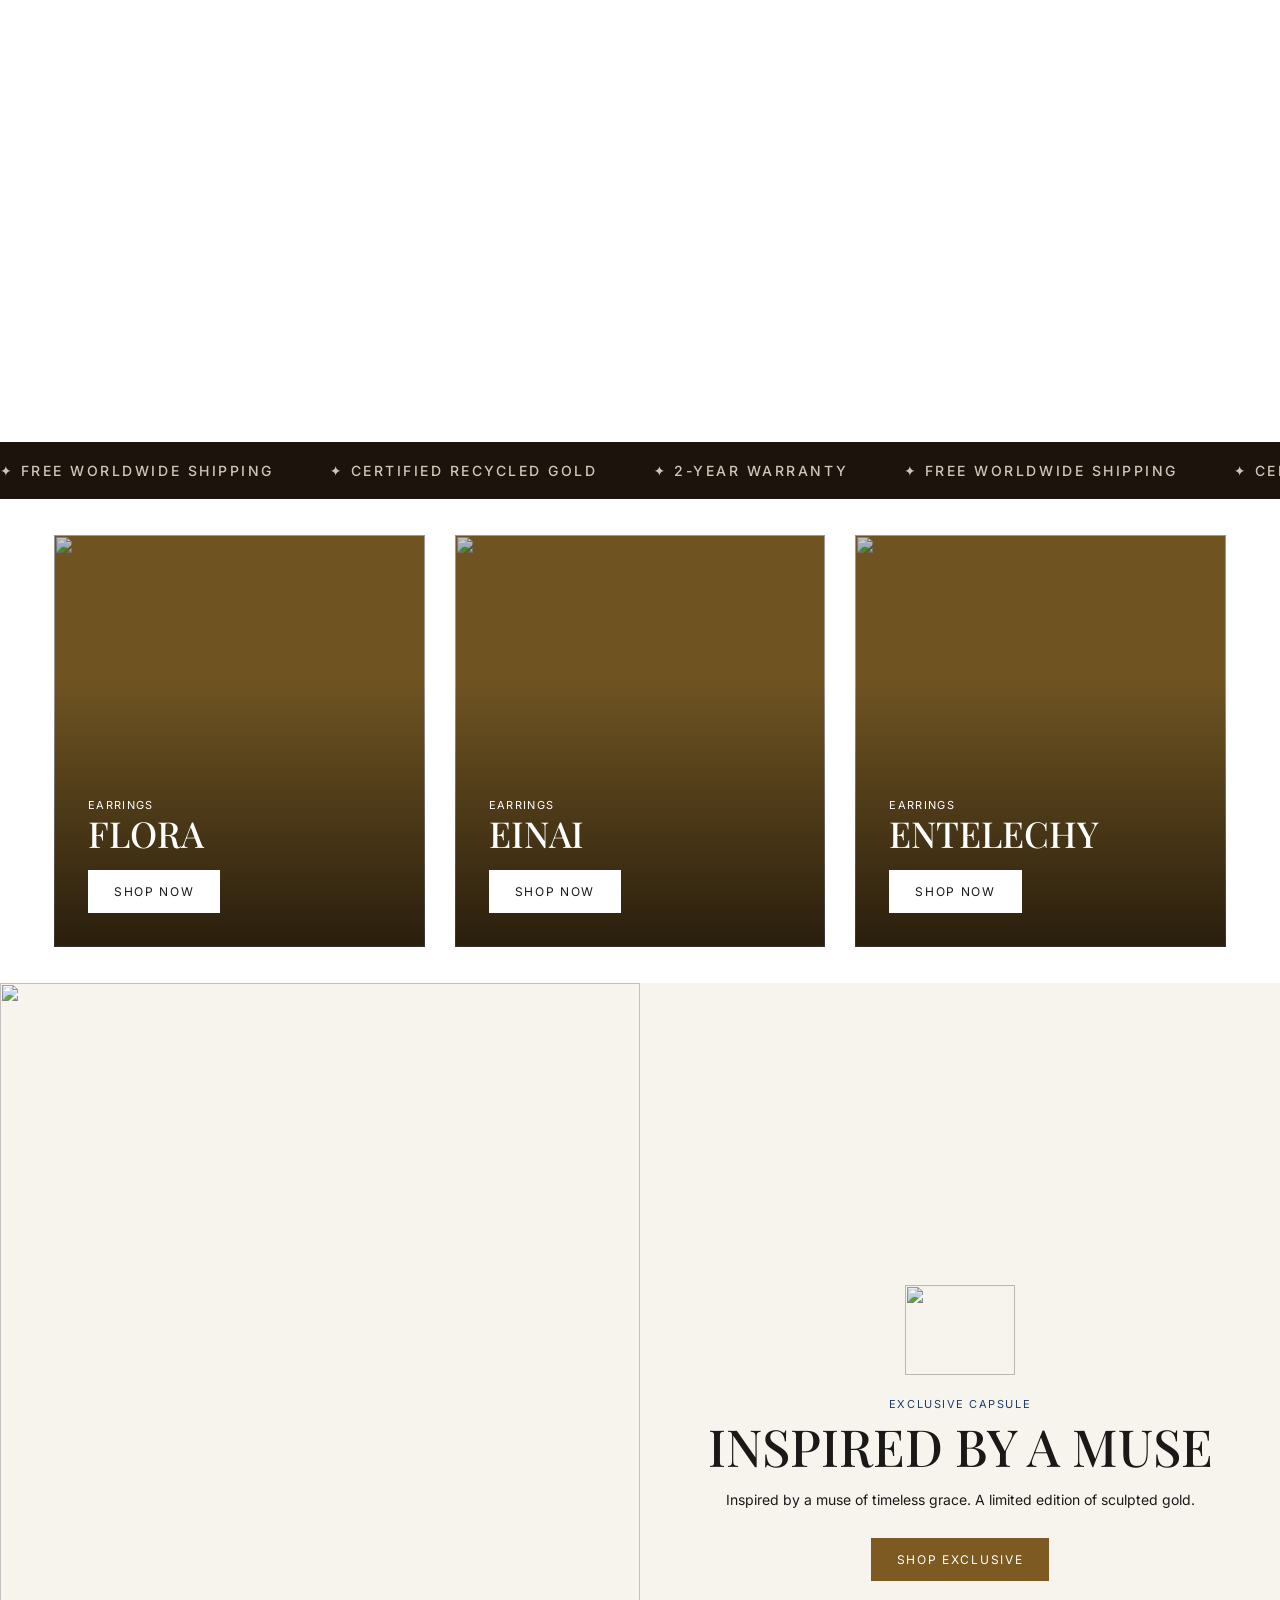
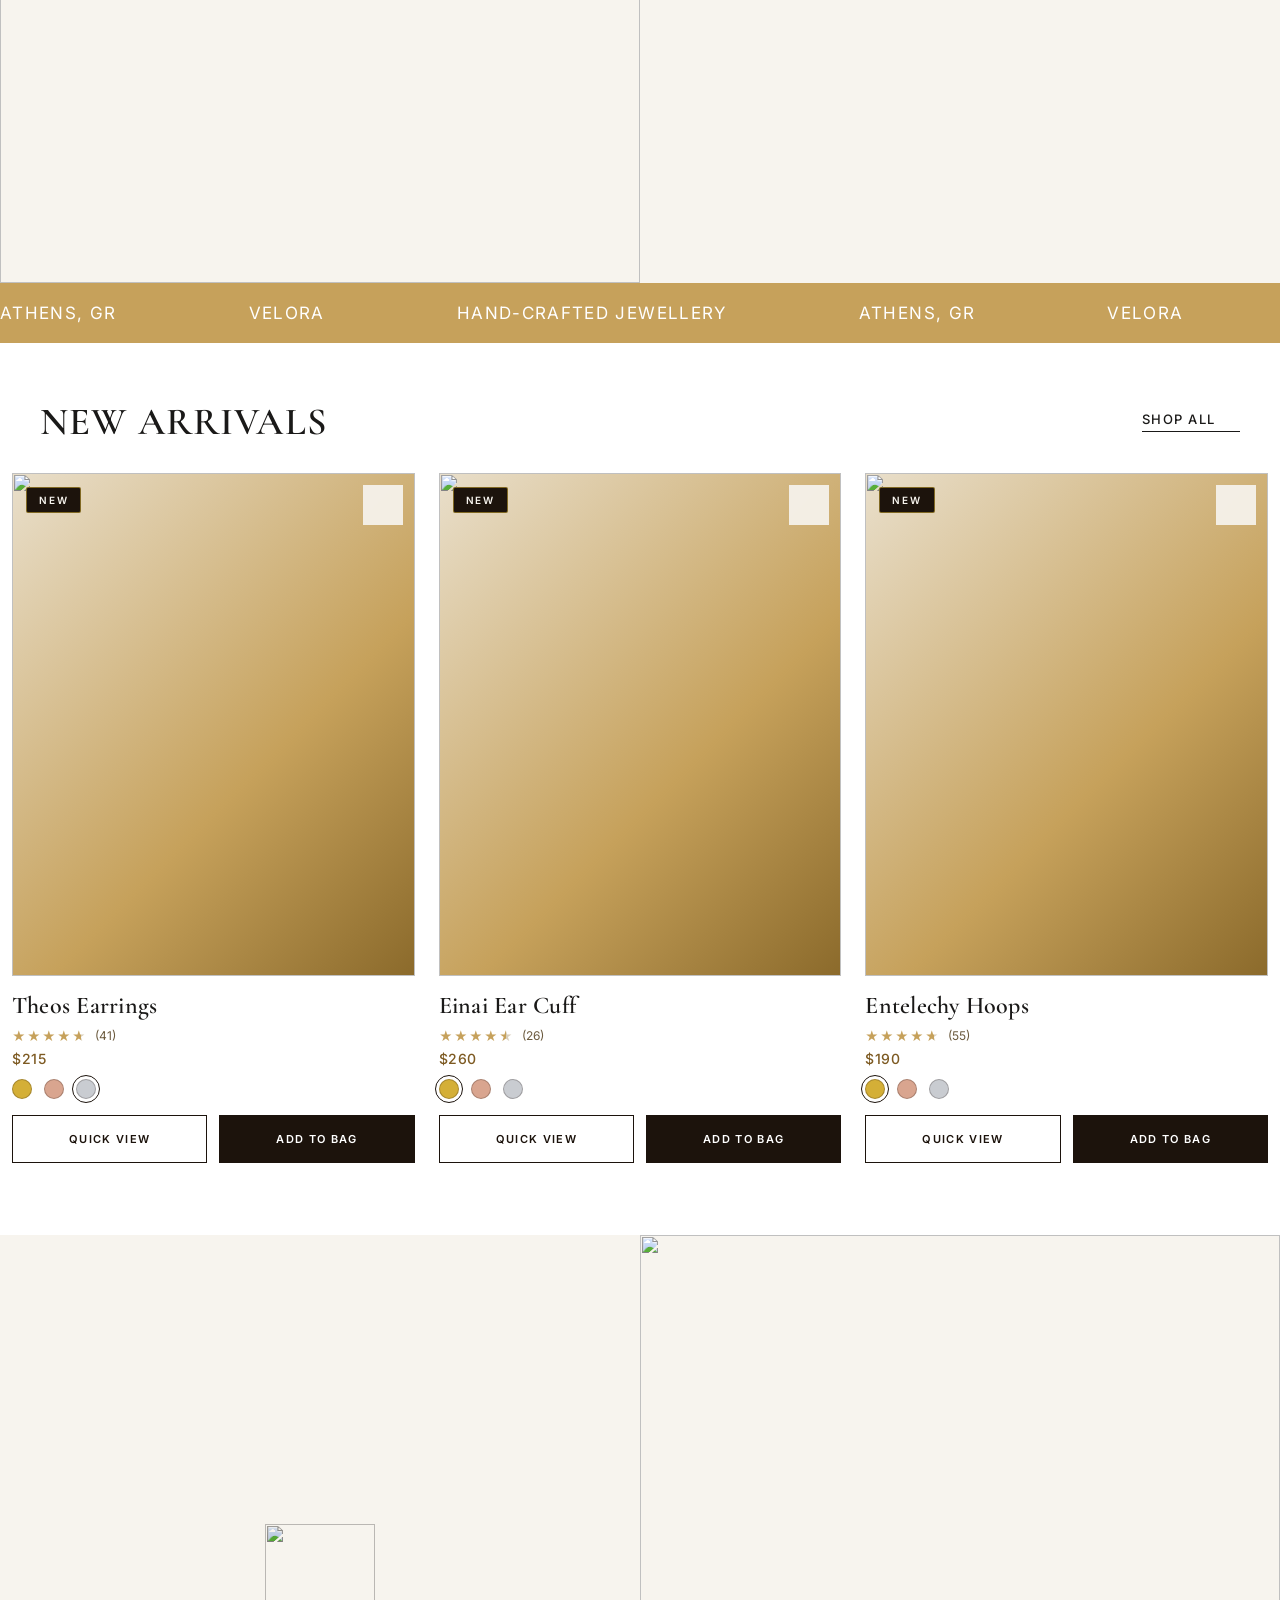
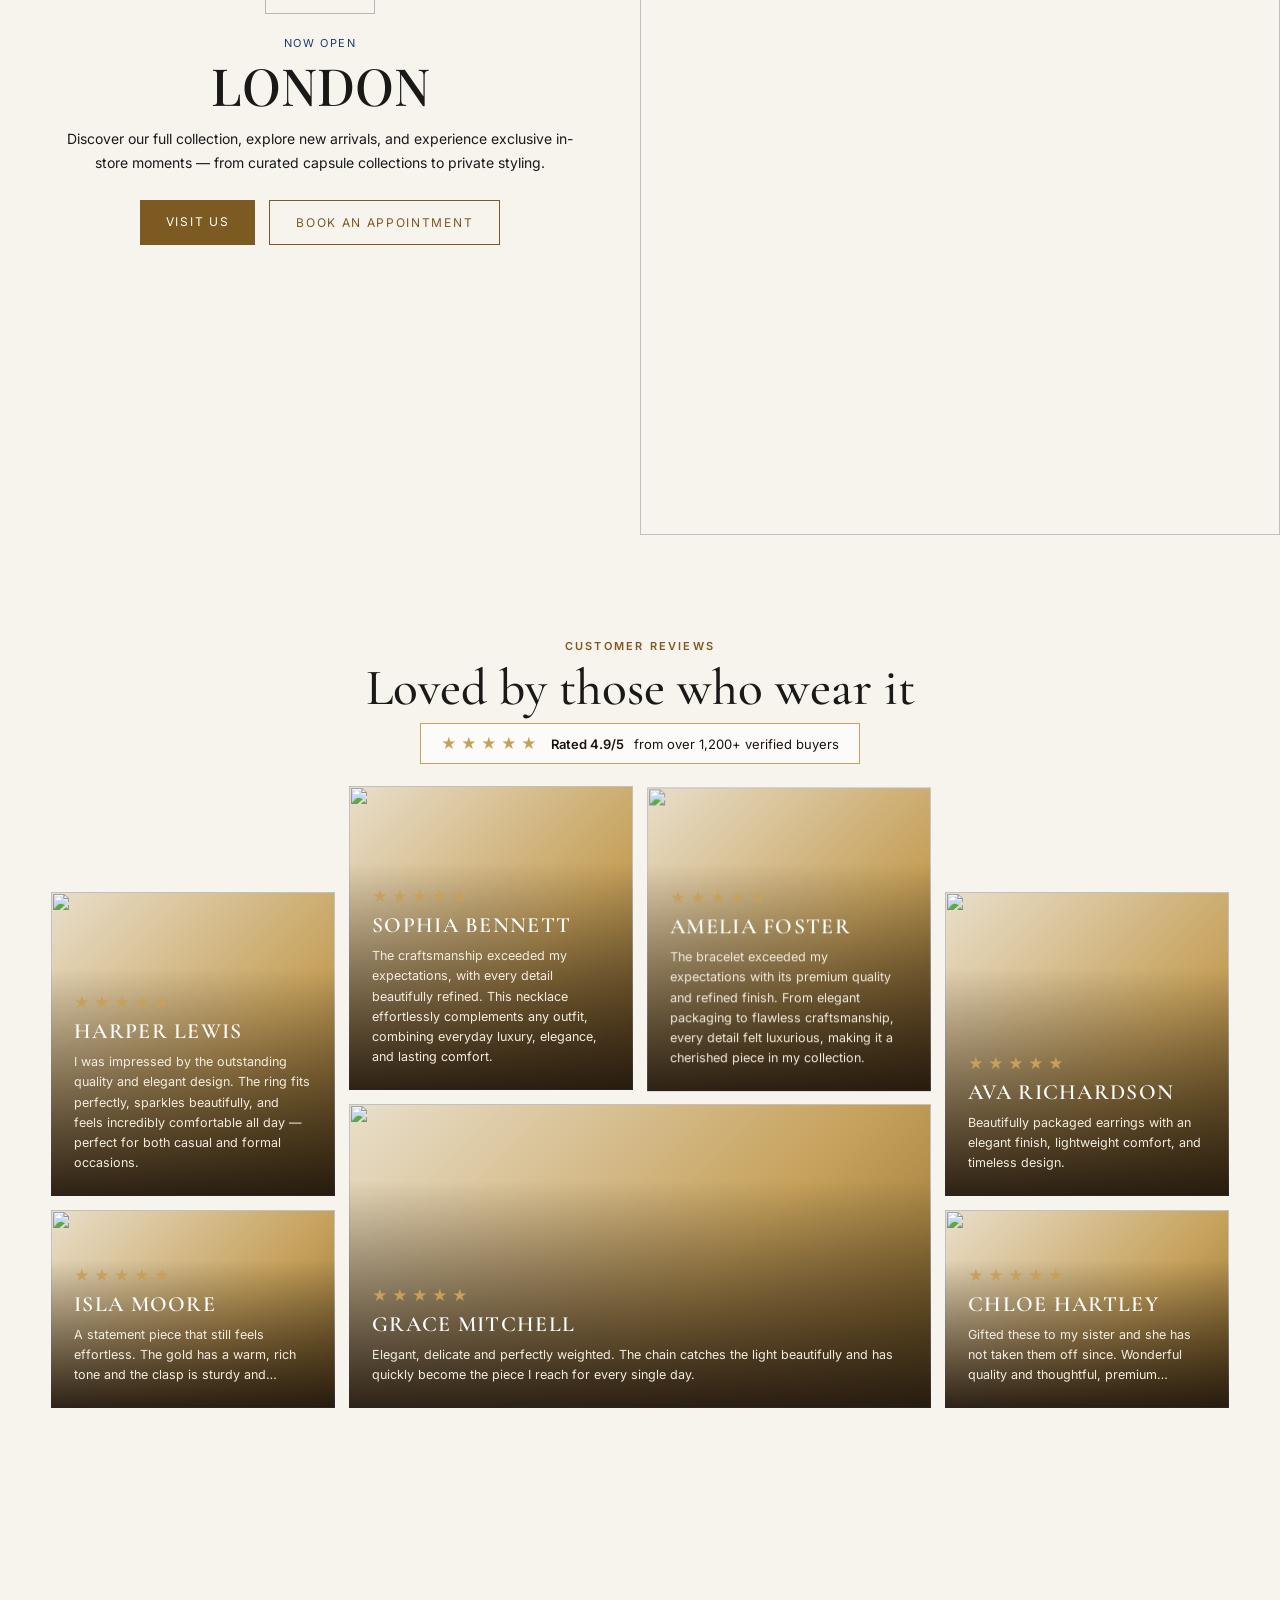
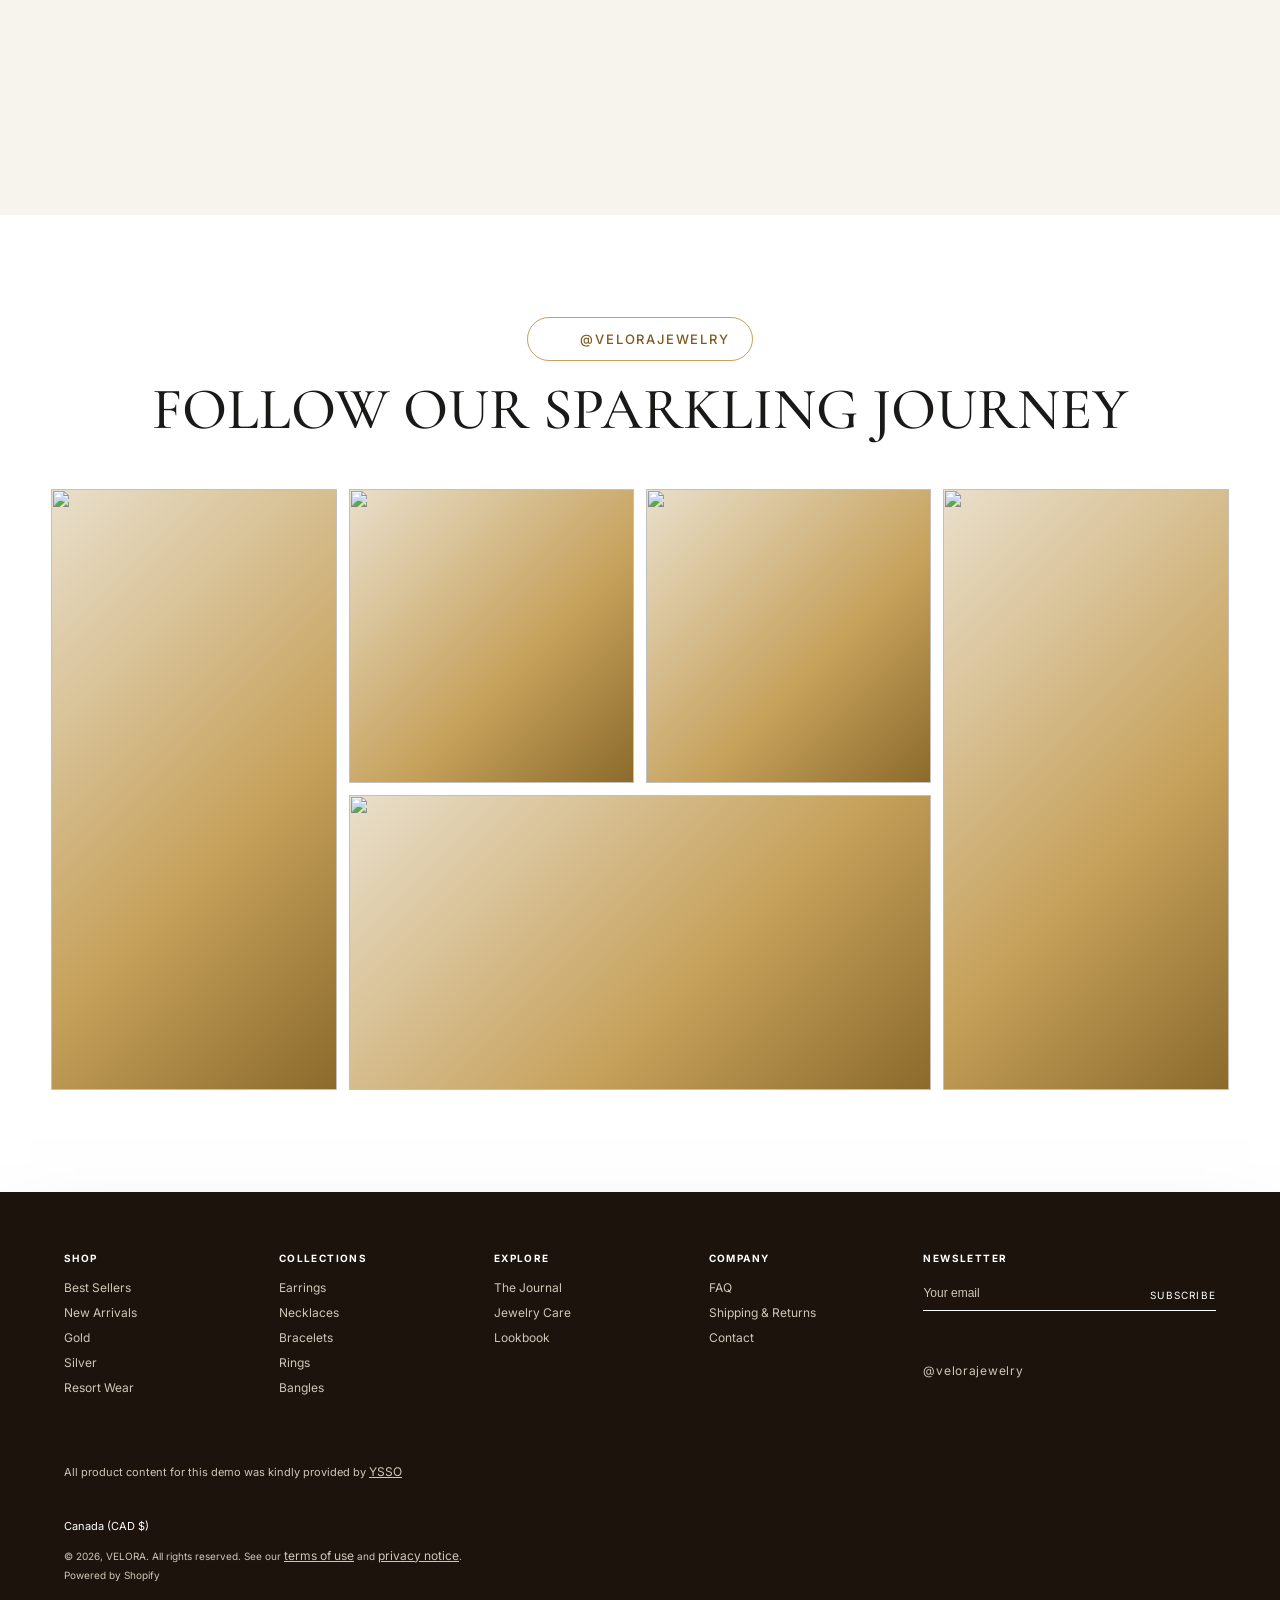
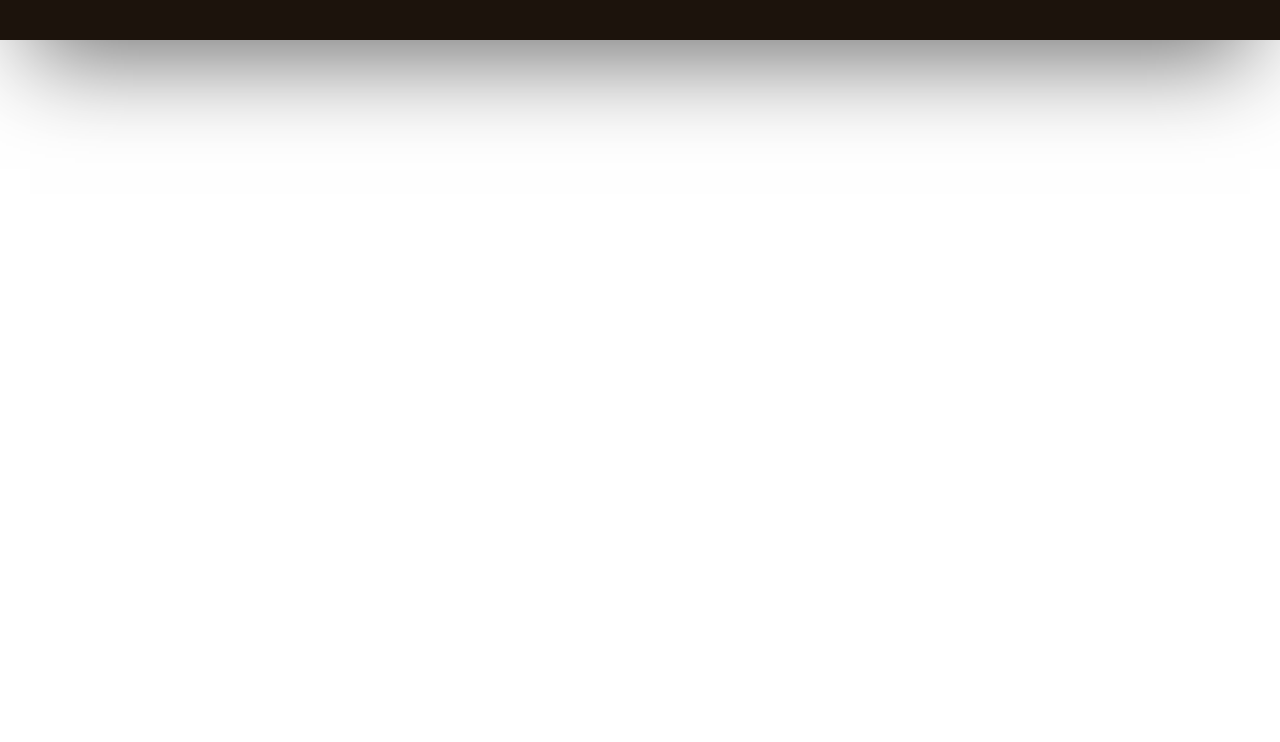
==== commit 3efe3dfe: "Lateast Update" ====
--- a/index.html
+++ b/index.html
@@ -10,6 +10,12 @@
 <link rel="stylesheet" href="styles.css">
 </head>
 <body>
+<div id="velora-preloader" role="status" aria-label="Loading VELORA">
+  <div class="pl__word" aria-hidden="true"><span class="pl__ch" style="--k:0"><span>V</span></span><span class="pl__ch" style="--k:1"><span>E</span></span><span class="pl__ch" style="--k:2"><span>L</span></span><span class="pl__ch" style="--k:3"><span>O</span></span><span class="pl__ch" style="--k:4"><span>R</span></span><span class="pl__ch" style="--k:5"><span>A</span></span></div>
+  <div class="pl__line" aria-hidden="true"></div>
+  <p class="pl__sub" aria-hidden="true">Fine Jewelry</p>
+</div>
+<noscript><style>#velora-preloader{display:none!important}</style></noscript>
 
 <!-- 1. HEADER -->
 <header class="header" id="header">
@@ -31,6 +37,7 @@
     </nav>
     <div class="bar__right">
       <button id="searchBtn" aria-label="Search" aria-expanded="false" aria-controls="searchPanel"><i data-lucide="search"></i></button>
+      <a href="#" class="wish" id="wishBtn" aria-label="Wishlist"><i data-lucide="heart"></i><span id="wishCount">0</span></a>
       <a href="#" aria-label="Account"><i data-lucide="user"></i></a>
       <a href="#" class="bag" aria-label="Bag"><i data-lucide="shopping-bag"></i><span id="bagCount">0</span></a>
     </div>
@@ -52,7 +59,7 @@
 </aside>
 
 <div class="page" id="page">
-<!-- 2. HERO -->
+<!-- 1. HERO -->
 <section class="hero" id="hero">
   <div class="hero__stage">
     <div class="hero__slide is-active" data-slide="0">
@@ -77,30 +84,40 @@
   </div>
 </section>
 
-<!-- 3. QUOTE -->
+<!-- 2. TRUST BAR -->
+<section class="trust" aria-label="Why VELORA">
+  <ul class="trust__list">
+    <li><i data-lucide="recycle"></i><div><h3>Ethically Recycled Gold</h3><p>Certified recycled metals, traced to source</p></div></li>
+    <li><i data-lucide="gem"></i><div><h3>Hand-Finished Details</h3><p>Polished and checked by hand in Athens</p></div></li>
+    <li><i data-lucide="shield-check"></i><div><h3>2-Year Quality Guarantee</h3><p>Every piece hallmarked and warrantied</p></div></li>
+    <li><i data-lucide="package"></i><div><h3>Sustainably Packaged</h3><p>Recycled boxes, zero single-use plastic</p></div></li>
+  </ul>
+</section>
+
+<!-- 3. CATEGORY SHOWCASE -->
+<section class="showcase" id="collections">
+  <div class="showcase__head"><div><h2 class="showcase__title">Explore The Edit</h2><p class="showcase__sub">Handcrafted pieces designed to complement your daily look</p></div><a class="shopall" href="collection.html">Shop All Categories <i data-lucide="arrow-right"></i></a></div>
+  <div class="category-scroll-area"><div class="showcase__track category-track" id="showcase"></div></div>
+  <div class="drag-cursor" id="dragCursor" aria-hidden="true">Drag</div>
+</section>
+
+<!-- 4. QUOTE -->
 <section class="quote" id="about">
   <p>“Life is <span class="quote__img"><img src="https://images.pexels.com/photos/1191531/pexels-photo-1191531.jpeg?auto=compress&cs=tinysrgb&w=600" alt="Hoop jewelry"></span> too short to wear ordinary <span class="quote__img"><img src="https://images.pexels.com/photos/1458867/pexels-photo-1458867.jpeg?auto=compress&cs=tinysrgb&w=600" alt="Drop earrings"></span> jewelry”</p>
 </section>
 
-<!-- 4. CATEGORY SHOWCASE -->
-<section class="showcase" id="collections">
-  <div class="showcase__head"><h2 class="showcase__title">Explore The Edit</h2><p class="showcase__sub">Handcrafted pieces designed to complement your daily look</p></div>
-  <div class="category-scroll-area"><div class="showcase__track category-track" id="showcase"></div></div>
-  <div class="drag-cursor" id="dragCursor" aria-hidden="true">Drag</div>
-</section>
-
-<!-- 5. PARALLAX BANNERS -->
+<!-- 5. BEST SELLERS -->
+<section class="products" id="best">
+  <div class="products__head"><h2>Best Sellers</h2><div class="products__tools"><div class="arrows"><button data-dir="-1" aria-label="Previous"><i data-lucide="arrow-left"></i></button><button data-dir="1" aria-label="Next"><i data-lucide="arrow-right"></i></button></div><a class="shopall" href="collection.html?flag=best">Shop All <i data-lucide="arrow-right"></i></a></div></div>
+  <div class="products__track" data-products="best"></div>
+</section>
+
+<!-- 6. PARALLAX BANNERS -->
 <section class="parallax" id="parallax">
   <div class="parallax__stage">
     <article class="pbanner"><img class="pbanner__bg" src="https://images.pexels.com/photos/3912476/pexels-photo-3912476.jpeg?auto=compress&cs=tinysrgb&w=1600" alt=""><div class="pbanner__shade"></div><div class="pbanner__copy"><h2>Adapt Collection</h2><p>Fluid silhouettes and adjustable fits.</p><a class="btn btn--white" href="collection.html?edit=Adapt">Shop now</a></div></article>
     <article class="pbanner"><img class="pbanner__bg" src="https://images.pexels.com/photos/3094215/pexels-photo-3094215.jpeg?auto=compress&cs=tinysrgb&w=1600" alt=""><div class="pbanner__shade"></div><div class="pbanner__copy"><h2>Poise Collection</h2><p>Minimal lines, bold intent. Made for self-expression.</p><a class="btn btn--white" href="collection.html?edit=Poise">Shop now</a></div></article>
   </div>
-</section>
-
-<!-- 6. BEST SELLERS -->
-<section class="products" id="best">
-  <div class="products__head"><h2>Best Sellers</h2><div class="products__tools"><div class="arrows"><button data-dir="-1" aria-label="Previous"><i data-lucide="arrow-left"></i></button><button data-dir="1" aria-label="Next"><i data-lucide="arrow-right"></i></button></div><a class="shopall" href="collection.html?flag=best">Shop All <i data-lucide="arrow-right"></i></a></div></div>
-  <div class="products__track" data-products="best"></div>
 </section>
 
 <!-- 7. MARQUEE -->
@@ -117,32 +134,36 @@
   <a class="tcard" href="collection.html?cat=Earrings&amp;type=Hoops"><img src="https://images.pexels.com/photos/2697786/pexels-photo-2697786.jpeg?auto=compress&cs=tinysrgb&w=1200" alt=""><div class="tcard__copy"><small>Earrings</small><h3>Entelechy</h3><span class="btn btn--white">Shop now</span></div></a>
 </section>
 
-<!-- 9. SPLITS + REVERSE MARQUEE -->
+<!-- 9. LTR SPLIT -->
 <section class="split">
   <div class="split__img"><img src="https://images.pexels.com/photos/3361481/pexels-photo-3361481.jpeg?auto=compress&cs=tinysrgb&w=1600" alt=""></div>
   <div class="split__panel"><img class="split__accent" src="https://images.pexels.com/photos/248077/pexels-photo-248077.jpeg?auto=compress&cs=tinysrgb&w=400" alt=""><small>Exclusive Capsule</small><h2>Inspired by a muse</h2><p>Inspired by a muse of timeless grace. A limited edition of sculpted gold.</p><a class="btn btn--gold" href="collection.html?edit=Limited%20Edition">Shop exclusive</a></div>
 </section>
+
+<!-- 10. REVERSE MARQUEE -->
 <div class="marquee marquee--gold marquee--rtl">
   <div class="marquee__group">
     <span>Athens, GR</span><i data-lucide="leaf"></i><span>Velora</span><i data-lucide="flower-2"></i><span>Hand-crafted jewellery</span><i data-lucide="sprout"></i>
   </div>
 </div>
+
+<!-- 11. NEW ARRIVALS -->
+<section class="products" id="new">
+  <div class="products__head"><h2>New Arrivals</h2><div class="products__tools"><div class="arrows"><button data-dir="-1" aria-label="Previous"><i data-lucide="arrow-left"></i></button><button data-dir="1" aria-label="Next"><i data-lucide="arrow-right"></i></button></div><a class="shopall" href="collection.html?flag=new">Shop All <i data-lucide="arrow-right"></i></a></div></div>
+  <div class="products__track" data-products="new"></div>
+</section>
+
+<!-- 12. RTL SPLIT -->
 <section class="split split--rev">
   <div class="split__panel"><img class="split__accent" src="https://images.pexels.com/photos/1413420/pexels-photo-1413420.jpeg?auto=compress&cs=tinysrgb&w=400" alt=""><small>Now open</small><h2>London</h2><p>Discover our full collection, explore new arrivals, and experience exclusive in-store moments — from curated capsule collections to private styling.</p><div class="split__btns"><a class="btn btn--gold" href="#">Visit us</a><a class="btn btn--ghost" href="#">Book an appointment</a></div></div>
   <div class="split__img"><img src="https://images.pexels.com/photos/5370706/pexels-photo-5370706.jpeg?auto=compress&cs=tinysrgb&w=1600" alt=""></div>
 </section>
 
-<!-- 10. NEW ARRIVALS -->
-<section class="products" id="new">
-  <div class="products__head"><h2>New Arrivals</h2><div class="products__tools"><div class="arrows"><button data-dir="-1" aria-label="Previous"><i data-lucide="arrow-left"></i></button><button data-dir="1" aria-label="Next"><i data-lucide="arrow-right"></i></button></div><a class="shopall" href="collection.html?flag=new">Shop All <i data-lucide="arrow-right"></i></a></div></div>
-  <div class="products__track" data-products="new"></div>
-</section>
-
-<!-- 11. REVIEWS -->
+<!-- 13. REVIEWS -->
 <section class="reviews" id="reviews">
   <div class="reviews__track" id="reviewsTrack">
     <div class="reviews__stage">
-      <div class="reviews__head"><span class="eyebrow">Customer reviews</span><h2>Loved by those who wear it</h2><p class="reviews__sub"><span class="rcard__stars">★★★★★</span> 4.9 average from over 2,000 verified reviews</p></div>
+      <div class="reviews__head"><span class="eyebrow">Customer reviews</span><h2>Loved by those who wear it</h2><div class="reviews__badge"><span class="rcard__stars" aria-hidden="true">★★★★★</span><strong>Rated 4.9/5</strong><span>from over 1,200+ verified buyers</span></div></div>
       <div class="reviews__collage">
       <article class="rcard rcard--sophia" style="--dx:0px;--dy:70px" data-s="0" data-e="0.12">
         <img src="https://images.pexels.com/photos/1454171/pexels-photo-1454171.jpeg?auto=compress&cs=tinysrgb&w=1000" alt="" loading="lazy">
@@ -177,7 +198,7 @@
   </div>
 </section>
 
-<!-- 12. INSTAGRAM -->
+<!-- 14. INSTAGRAM -->
 <section class="social-sec" id="social">
   <div class="social-sec__head">
     <a class="social-sec__badge" href="#"><i data-lucide="instagram"></i> @VELORAJEWELRY</a>
@@ -186,7 +207,7 @@
   <div class="igrid" id="igrid"></div>
 </section>
 
-<!-- 13. FOOTER -->
+<!-- 15. FOOTER -->
 <footer class="footer" id="footer">
   <div class="footer__grid">
     <div><h4>Shop</h4><a href="collection.html?flag=best">Best Sellers</a><a href="collection.html?flag=new">New Arrivals</a><a href="collection.html?metal=18k%20Gold%20Vermeil,Recycled%20Gold">Gold</a><a href="collection.html?metal=Sterling%20Silver">Silver</a><a href="collection.html?edit=Resort">Resort Wear</a></div>
@@ -222,6 +243,7 @@
 <div class="toast" id="toast" role="status"></div>
 <script src="https://unpkg.com/lucide@0.460.0/dist/umd/lucide.min.js"></script>
 <script src="catalog.js"></script>
+<script src="commerce.js"></script>
 <script src="carousel.js"></script>
 <script src="animations.js"></script>
 <script src="header.js"></script>
--- a/styles.css
+++ b/styles.css
@@ -541,3 +541,147 @@
   .pcard__actions{grid-template-columns:1fr;gap:8px;margin-top:12px}
   .cact{height:44px;font-size:10.5px;letter-spacing:.1em}
 }
+
+/* ===== PRELOADER: character-by-character VELORA ===== */
+#velora-preloader{position:fixed;left:0;top:0;width:100vw;height:100vh;height:100dvh;z-index:9999;background:#1c130c;display:flex;flex-direction:column;align-items:center;justify-content:center;gap:clamp(16px,2.6vw,28px);will-change:transform;animation:plFallback .01s linear 4.4s forwards}
+#velora-preloader.is-done{transform:translateY(-100%);visibility:hidden;transition:transform 1.05s var(--ease),visibility 0s 1.05s}
+.pl__word{display:flex;font-family:var(--display);font-weight:600;font-size:clamp(52px,15vw,170px);letter-spacing:.08em;line-height:1;color:#f7f4ee;padding-left:.08em}
+.pl__ch{display:inline-block;overflow:hidden;padding:.06em .02em .12em}
+.pl__ch>span{display:block;transform:translateY(112%);animation:plChar .95s var(--ease) forwards;animation-delay:calc(.2s + var(--k) * 95ms);will-change:transform}
+.pl__line{width:min(260px,42vw);height:1px;background:linear-gradient(90deg,transparent,#D4AF37,transparent);transform:scaleX(0);animation:plLine 1s var(--ease) .95s forwards}
+.pl__sub{font:500 10px var(--sans);letter-spacing:.5em;padding-left:.5em;text-transform:uppercase;color:#C6A15B;opacity:0;animation:plSub .8s var(--ease) 1.1s forwards}
+@keyframes plChar{to{transform:none}}
+@keyframes plLine{to{transform:scaleX(1)}}
+@keyframes plSub{to{opacity:1}}
+@keyframes plFallback{to{transform:translateY(-100%);visibility:hidden}}
+@media(prefers-reduced-motion:reduce){
+  .pl__ch>span,.pl__line{animation:none;transform:none}.pl__sub{animation:none;opacity:1}
+  #velora-preloader.is-done{transform:none;opacity:0;transition:opacity .35s,visibility 0s .35s}
+}
+
+/* ===== header: wishlist ===== */
+.wish{position:relative;display:grid;place-items:center}
+.wish span{position:absolute;right:-9px;top:-9px;background:var(--espresso);color:#fff;font-size:10px;font-weight:600;min-width:18px;height:18px;border-radius:9px;display:grid;place-items:center}
+
+/* ===== trust bar ===== */
+.trust{background:var(--ivory);border-bottom:1px solid rgba(125,90,34,.25)}
+.trust__list{list-style:none;display:grid;grid-template-columns:repeat(4,1fr);max-width:1500px;margin:0 auto}
+.trust__list li{display:flex;align-items:center;gap:16px;padding:26px clamp(16px,2.4vw,40px);border-right:1px solid rgba(125,90,34,.22);color:var(--espresso)}
+.trust__list li:last-child{border-right:0}
+.trust__list svg{width:30px;height:30px;stroke-width:1.2;color:var(--gold-d);flex:none}
+.trust h3{font:600 12px var(--sans);letter-spacing:.12em;text-transform:uppercase}
+.trust p{font:400 12.5px/1.5 var(--sans);color:#6b5a3e;margin-top:4px}
+@media(max-width:900px){.trust__list{grid-template-columns:1fr 1fr}.trust__list li{border-bottom:1px solid rgba(125,90,34,.22)}.trust__list li:nth-child(2){border-right:0}.trust__list li:nth-child(n+3){border-bottom:0}}
+@media(max-width:600px){.trust p{display:none}.trust__list li{padding:18px 14px;gap:12px}.trust h3{font-size:10.5px;letter-spacing:.08em}.trust__list svg{width:24px;height:24px}}
+
+/* ===== showcase header + reviews badge ===== */
+.showcase__head{display:flex;justify-content:space-between;align-items:flex-end;gap:16px;flex-wrap:wrap}
+.reviews__badge{display:inline-flex;align-items:center;justify-content:center;flex-wrap:wrap;gap:6px 10px;padding:10px 20px;border:1px solid var(--gold);background:rgba(255,255,255,.65);font:400 13px var(--sans);color:var(--espresso)}
+.reviews__badge strong{font-weight:600}
+
+/* ===== product card: wishlist, rating, swatches, status ===== */
+.pcard__wish{position:absolute;right:12px;top:12px;z-index:3;width:40px;height:40px;display:grid;place-items:center;background:rgba(247,244,238,.92);color:var(--espresso);transition:background .4s var(--ease),color .4s var(--ease)}
+.pcard__wish svg{width:18px;height:18px}
+.pcard__wish:hover{background:var(--espresso);color:#fff}
+.pcard__wish[aria-pressed="true"]{background:var(--espresso);color:var(--gold)}
+.pcard__wish[aria-pressed="true"] svg{fill:currentColor}
+.pcard__rate{display:flex;align-items:center;gap:8px;margin-top:8px;font:400 12px var(--sans);color:#6b5a3e}
+.pcard .stars{font-size:13px;letter-spacing:1px}
+.swatches{display:flex;gap:12px;margin-top:12px;align-items:center}
+.sw{width:20px;height:20px;border-radius:50%;background:var(--c);border:1px solid rgba(28,19,12,.25);position:relative;transition:transform .3s var(--ease)}
+.sw::after{content:"";position:absolute;inset:-5px;border:1px solid transparent;border-radius:50%;transition:border-color .3s}
+.sw[aria-pressed="true"]::after{border-color:var(--espresso)}
+.sw:hover{transform:scale(1.12)}
+.tag--out{background:#fff;color:var(--espresso);border-color:var(--espresso)}
+.tag--pre{background:var(--gold-d);color:#fff;border-color:var(--gold-d)}
+.pcard--out .pcard__img{filter:grayscale(.55)}
+.cact:disabled{opacity:.5;cursor:not-allowed;background:transparent;color:var(--espresso);border-color:rgba(28,19,12,.35)}
+.products .pcard{padding:0 12px}
+.products .pcard__actions{margin-top:16px}
+
+/* ===== quick view additions ===== */
+.qv__top{display:flex;justify-content:space-between;align-items:center}
+.qv__wish{width:42px;height:42px;display:grid;place-items:center;border:1px solid rgba(28,19,12,.25);transition:.4s var(--ease)}
+.qv__wish svg{width:18px;height:18px}
+.qv__wish:hover{background:var(--espresso);color:#fff}
+.qv__wish[aria-pressed="true"]{background:var(--espresso);color:var(--gold)}
+.qv__wish[aria-pressed="true"] svg{fill:currentColor}
+.qv__add:disabled{opacity:.5;cursor:not-allowed}
+.qv__specs{margin-top:26px;border-top:1px solid rgba(125,90,34,.3)}
+.qv__specs details{border-bottom:1px solid rgba(125,90,34,.3)}
+.qv__specs summary{list-style:none;cursor:pointer;display:flex;justify-content:space-between;align-items:center;padding:16px 0;font:600 11px var(--sans);letter-spacing:.14em;text-transform:uppercase}
+.qv__specs summary::-webkit-details-marker{display:none}
+.qv__specs summary::after{content:"+";font-size:18px;font-weight:400;color:var(--gold-d)}
+.qv__specs details[open] summary::after{content:"−"}
+.qv__specs p{padding:0 0 16px;font:400 13px/1.7 var(--sans);color:#4b3f2e}
+.qv__specs a{text-decoration:underline;color:var(--gold-d)}
+
+/* ===== mini-cart / wishlist drawer ===== */
+.mc-scrim{position:fixed;inset:0;z-index:170;background:rgba(28,19,12,.55);opacity:0;visibility:hidden;transition:opacity .5s var(--ease),visibility 0s .5s}
+.mc-scrim.is-on{opacity:1;visibility:visible;transition-delay:0s}
+.mc{position:fixed;top:0;right:0;bottom:0;height:100vh;height:100dvh;width:min(460px,100%);z-index:180;background:#f7f4ee;color:var(--espresso);display:flex;flex-direction:column;transform:translateX(104%);visibility:hidden;transition:transform .7s cubic-bezier(.22,1,.36,1),visibility 0s .7s;box-shadow:-30px 0 80px rgba(28,19,12,.25)}
+.mc.is-open{transform:none;visibility:visible;transition-delay:0s}
+.mc__head{display:flex;align-items:center;justify-content:space-between;padding:0 8px 0 22px;border-bottom:1px solid rgba(125,90,34,.3);flex:none}
+.mc__tabs{display:flex;gap:26px}
+.mc__tabs button{padding:22px 0 18px;font:600 12px var(--sans);letter-spacing:.14em;text-transform:uppercase;color:#8a7a5c;border-bottom:2px solid transparent;margin-bottom:-1px;transition:color .3s}
+.mc__tabs button[aria-selected="true"]{color:var(--espresso);border-bottom-color:var(--gold)}
+.mc__tabs span{color:var(--gold-d)}
+.mc__close{width:48px;height:48px;display:grid;place-items:center}
+.mc__pane{flex:1;min-height:0;display:flex;flex-direction:column}
+.mc__pane[hidden]{display:none}
+.mc__ship{padding:16px 22px;background:#fff;border-bottom:1px solid rgba(125,90,34,.2);flex:none}
+.mc__ship p{font:400 13px var(--sans);margin-bottom:10px}
+.mc__bar{height:4px;background:rgba(125,90,34,.2);overflow:hidden}
+.mc__bar span{display:block;height:100%;background:linear-gradient(90deg,var(--gold),#D4AF37);transform-origin:left;transform:scaleX(0);transition:transform .7s var(--ease)}
+.mc__list{list-style:none;flex:1;overflow-y:auto;padding:6px 22px;overscroll-behavior:contain}
+.mc__item{display:grid;grid-template-columns:84px 1fr auto;gap:16px;padding:18px 0;border-bottom:1px solid rgba(125,90,34,.2);align-items:start}
+.mc__item img{width:84px;height:104px;object-fit:cover;background:linear-gradient(135deg,#e9dfcb,#c6a15b)}
+.mc__item h4{font-family:var(--display);font-weight:600;font-size:20px;line-height:1.15}
+.mc__var{font:400 12px var(--sans);color:#6b5a3e;margin-top:4px}
+.mc__row{display:flex;align-items:center;justify-content:space-between;gap:12px;margin-top:14px}
+.mc__qty{display:inline-flex;align-items:center;border:1px solid rgba(28,19,12,.3)}
+.mc__qty button{width:34px;height:34px;font-size:16px;transition:.3s}.mc__qty button:hover{background:var(--espresso);color:#fff}
+.mc__qty span{min-width:30px;text-align:center;font:600 13px var(--sans)}
+.mc__price{font:500 14px var(--sans)}
+.mc__rm{width:34px;height:34px;display:grid;place-items:center;color:#8a7a5c}.mc__rm:hover{color:var(--espresso)}
+.mc__rm svg{width:18px;height:18px}
+.mc__small{height:38px;padding:0 16px;border:1px solid var(--espresso);font:600 11px var(--sans);letter-spacing:.12em;text-transform:uppercase;transition:.3s}
+.mc__small:hover:not(:disabled){background:var(--espresso);color:#fff}.mc__small:disabled{opacity:.45;cursor:not-allowed}
+.mc__empty{text-align:center;padding:60px 10px}
+.mc__empty p{font:400 14px/1.6 var(--sans);color:#6b5a3e;margin-bottom:16px}
+.mc__empty a{border-bottom:1px solid var(--gold-d);color:var(--gold-d);font:600 11px var(--sans);letter-spacing:.14em;text-transform:uppercase}
+.mc__foot{flex:none;padding:16px 22px calc(20px + env(safe-area-inset-bottom,0px));border-top:1px solid rgba(125,90,34,.3);background:#fff}
+.mc__foot[hidden]{display:none}
+.mc__gift span{display:block;font:600 11px var(--sans);letter-spacing:.12em;text-transform:uppercase;margin-bottom:8px}
+.mc__gift textarea{width:100%;resize:none;border:1px solid rgba(28,19,12,.25);background:#f7f4ee;padding:10px 12px;font:400 13px var(--sans);color:var(--espresso)}
+.mc__sub{display:flex;justify-content:space-between;align-items:baseline;margin-top:16px;font:500 13px var(--sans);letter-spacing:.1em;text-transform:uppercase}
+.mc__sub strong{font:600 22px var(--sans);letter-spacing:0}
+.mc__tax{font:400 12px var(--sans);color:#6b5a3e;margin:6px 0 14px}
+.mc__checkout{width:100%;height:56px;background:var(--espresso);color:#fff;font:600 12px var(--sans);letter-spacing:.18em;text-transform:uppercase;transition:background .4s var(--ease)}
+.mc__checkout:hover{background:var(--gold-d)}
+
+/* ===== collection: view toggle, dense grid, load more ===== */
+.cview{display:none;gap:0;border:1px solid rgba(28,19,12,.25)}
+.cview button{width:44px;height:44px;display:grid;place-items:center;color:#8a7a5c;transition:.3s var(--ease)}
+.cview button svg{width:20px;height:20px}
+.cview button[aria-pressed="true"]{background:var(--espresso);color:#fff}
+@media(min-width:1025px){
+  .cview{display:flex}
+  .cgrid.cgrid--dense{grid-template-columns:repeat(4,minmax(0,1fr));gap:40px 16px}
+  .cgrid--dense .pcard h3{font-size:19px}
+  .cgrid--dense .cact{font-size:10px;letter-spacing:.08em}
+}
+.cmore{text-align:center;padding:clamp(40px,6vw,70px) 16px 0;max-width:520px;margin:0 auto}
+.cmore[hidden]{display:none}
+.cmore p{font:500 13px var(--sans);letter-spacing:.06em;color:#6b5a3e;margin-bottom:14px}
+.cmore__bar{height:3px;background:rgba(125,90,34,.22);margin-bottom:24px;overflow:hidden}
+.cmore__bar span{display:block;height:100%;background:linear-gradient(90deg,var(--gold),#D4AF37);transform-origin:left;transform:scaleX(0);transition:transform .7s var(--ease)}
+.cmore .btn{min-width:260px;height:54px;padding:0 24px}
+.cmore .btn[hidden]{display:none}
+@media(max-width:600px){
+  .cgrid .pcard>:not(.pcard__img){padding-left:10px;padding-right:10px}
+  .cgrid .pcard__wish{right:8px;top:8px;width:36px;height:36px}
+  .cgrid .tag{left:8px;top:8px}
+  .cview{display:none}
+}
+@media(max-width:560px){.mc__item{grid-template-columns:72px 1fr auto}.mc__item img{width:72px;height:92px}}
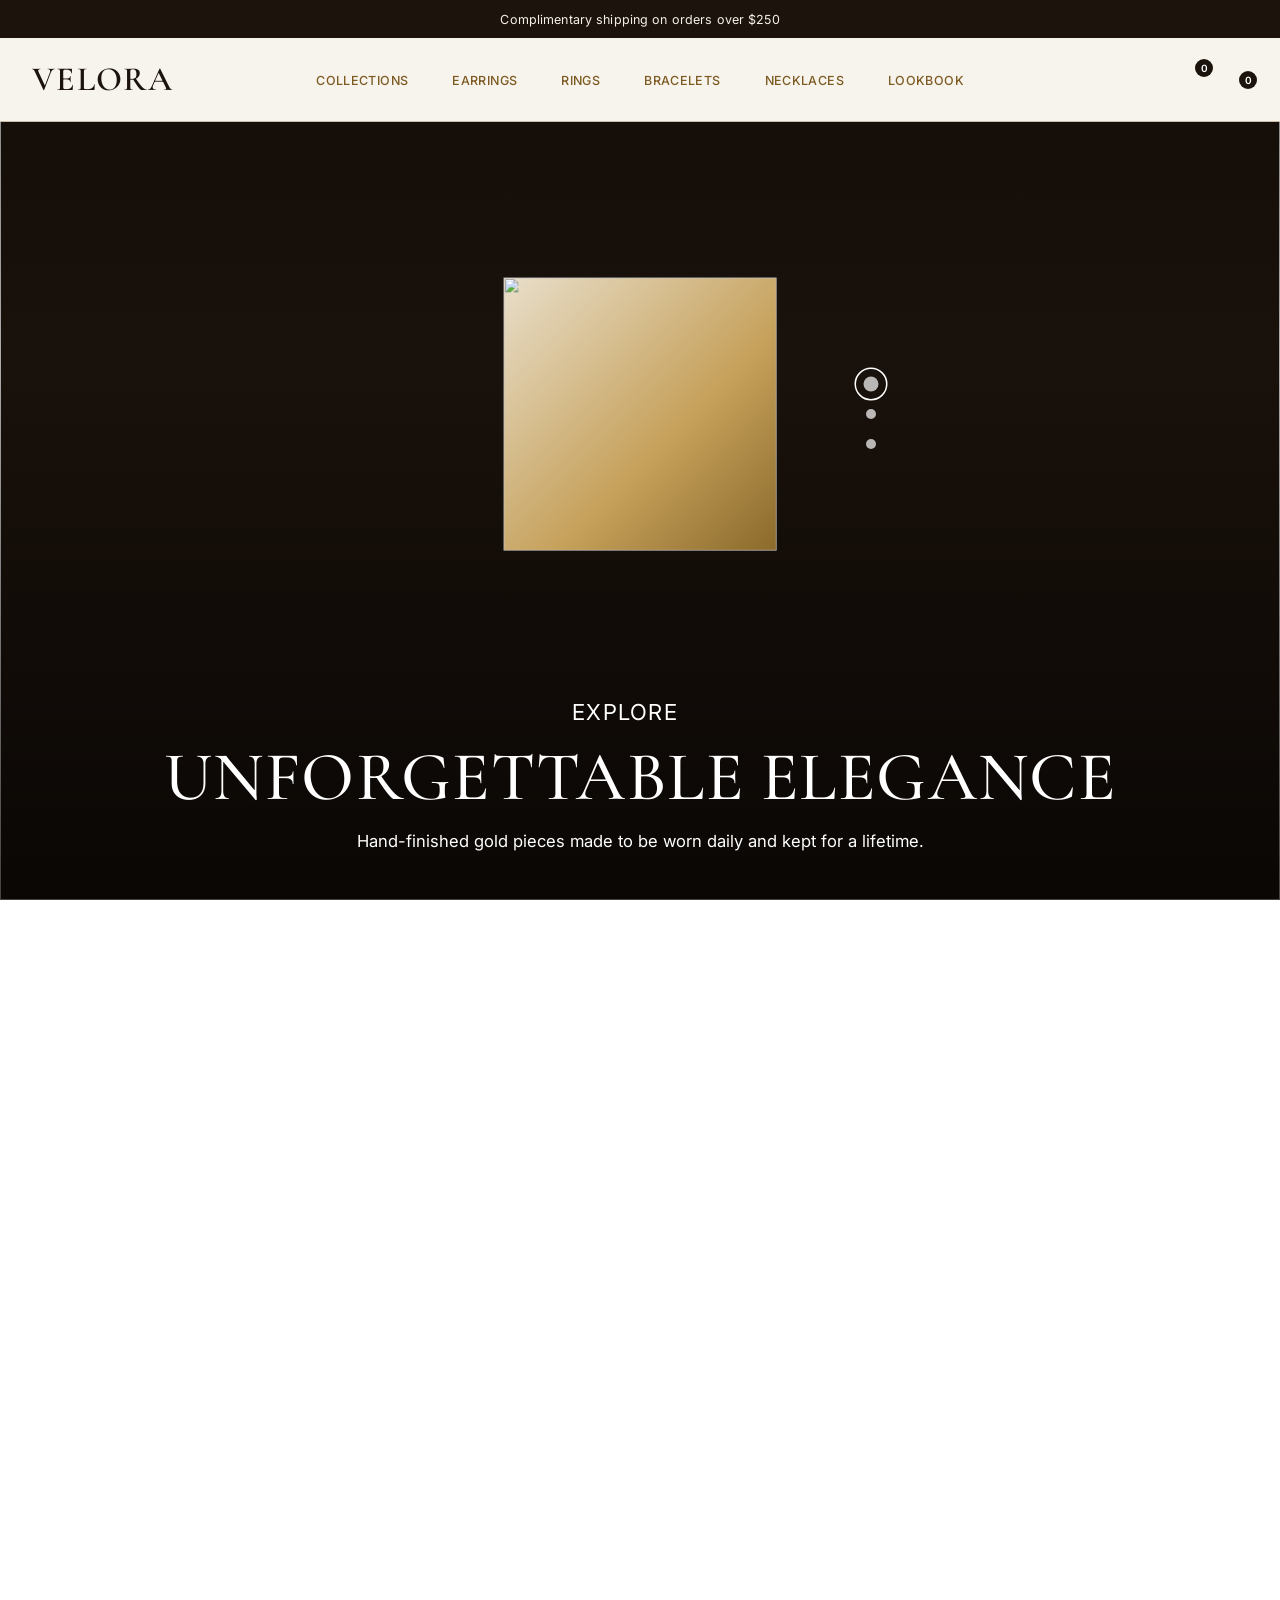
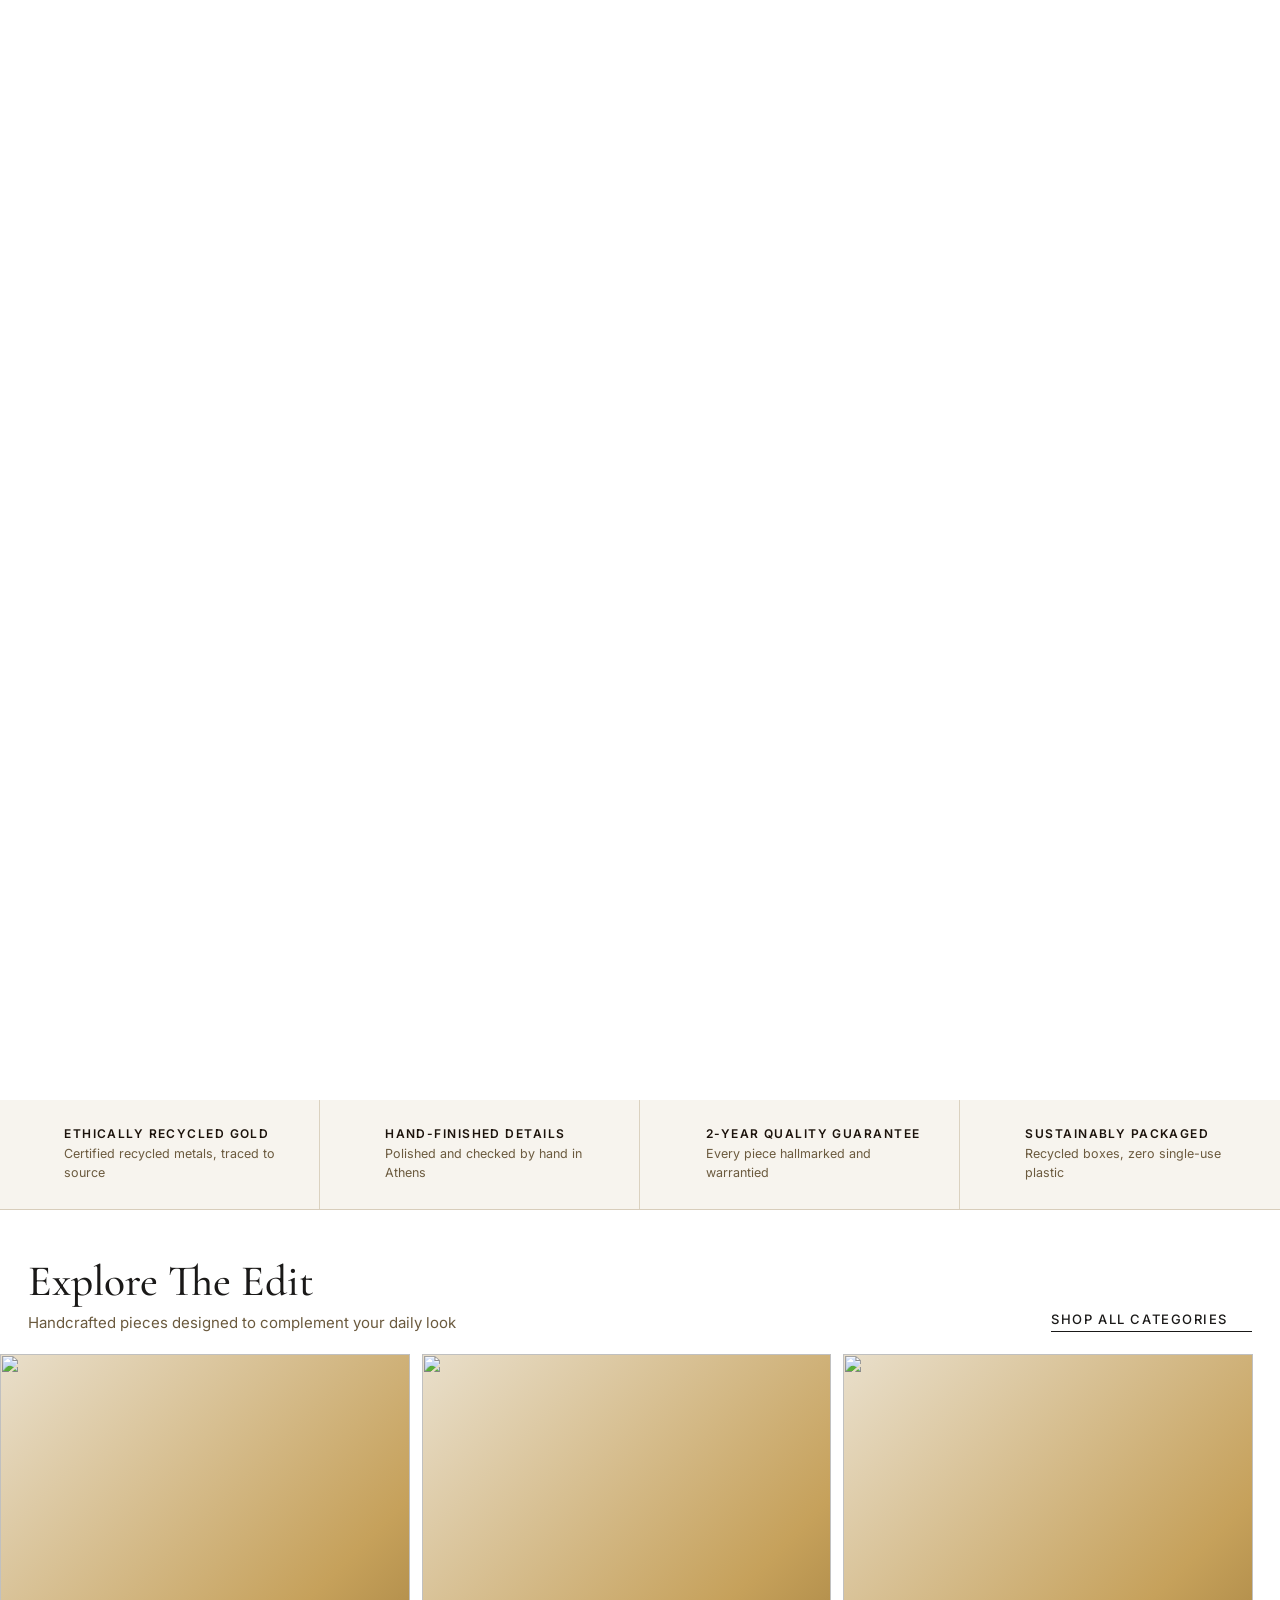
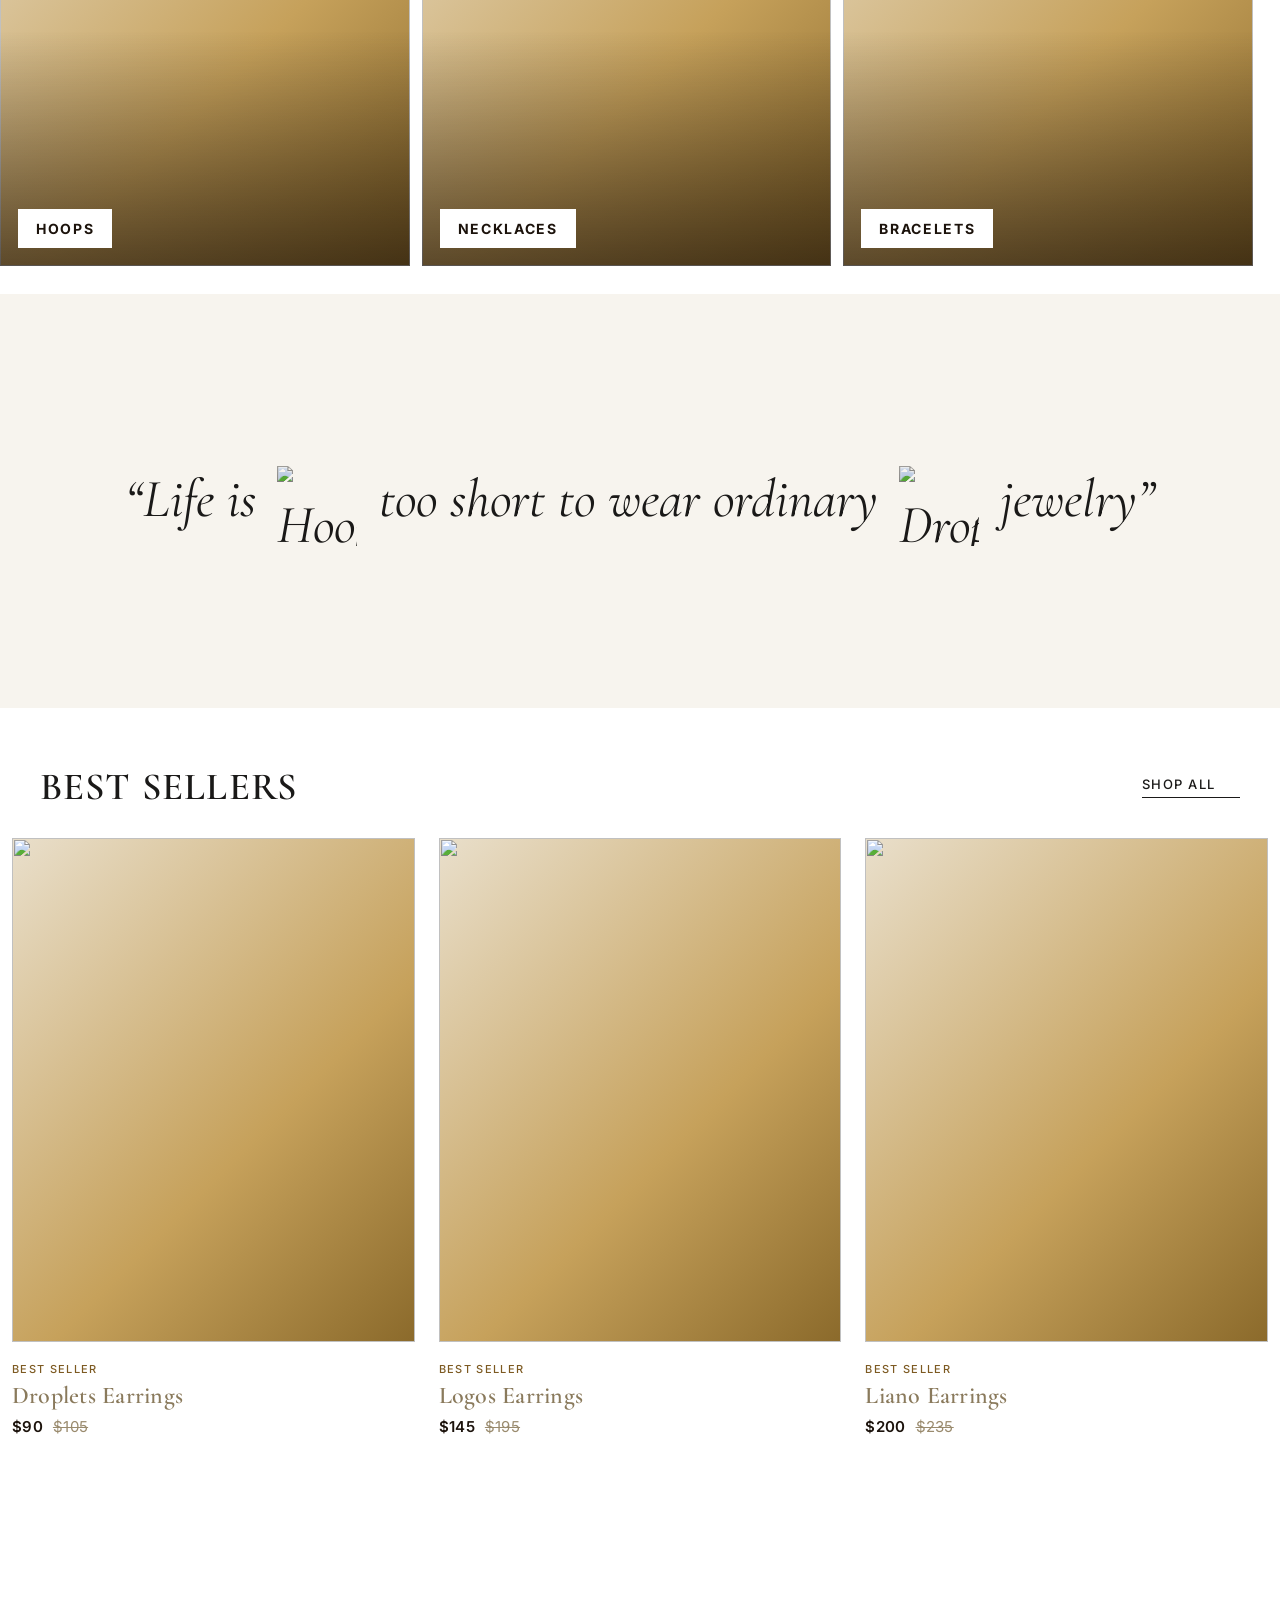
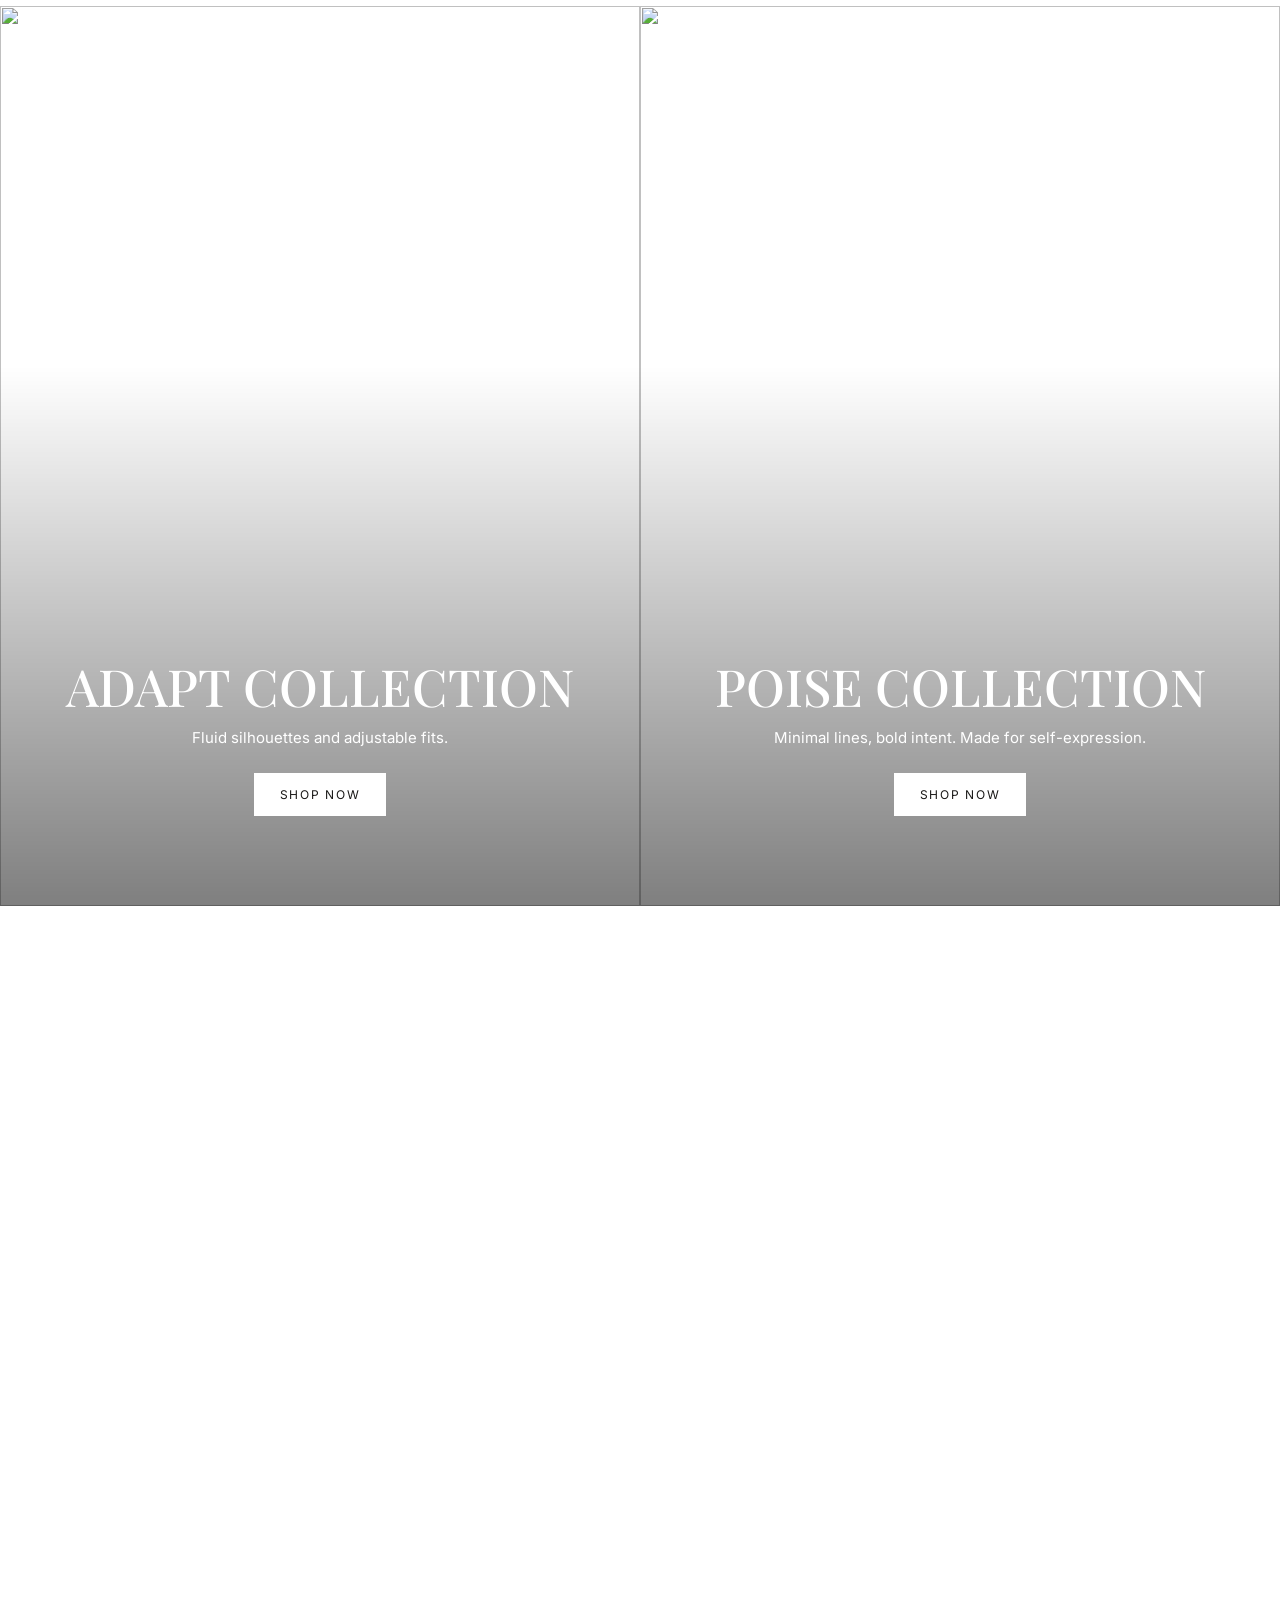
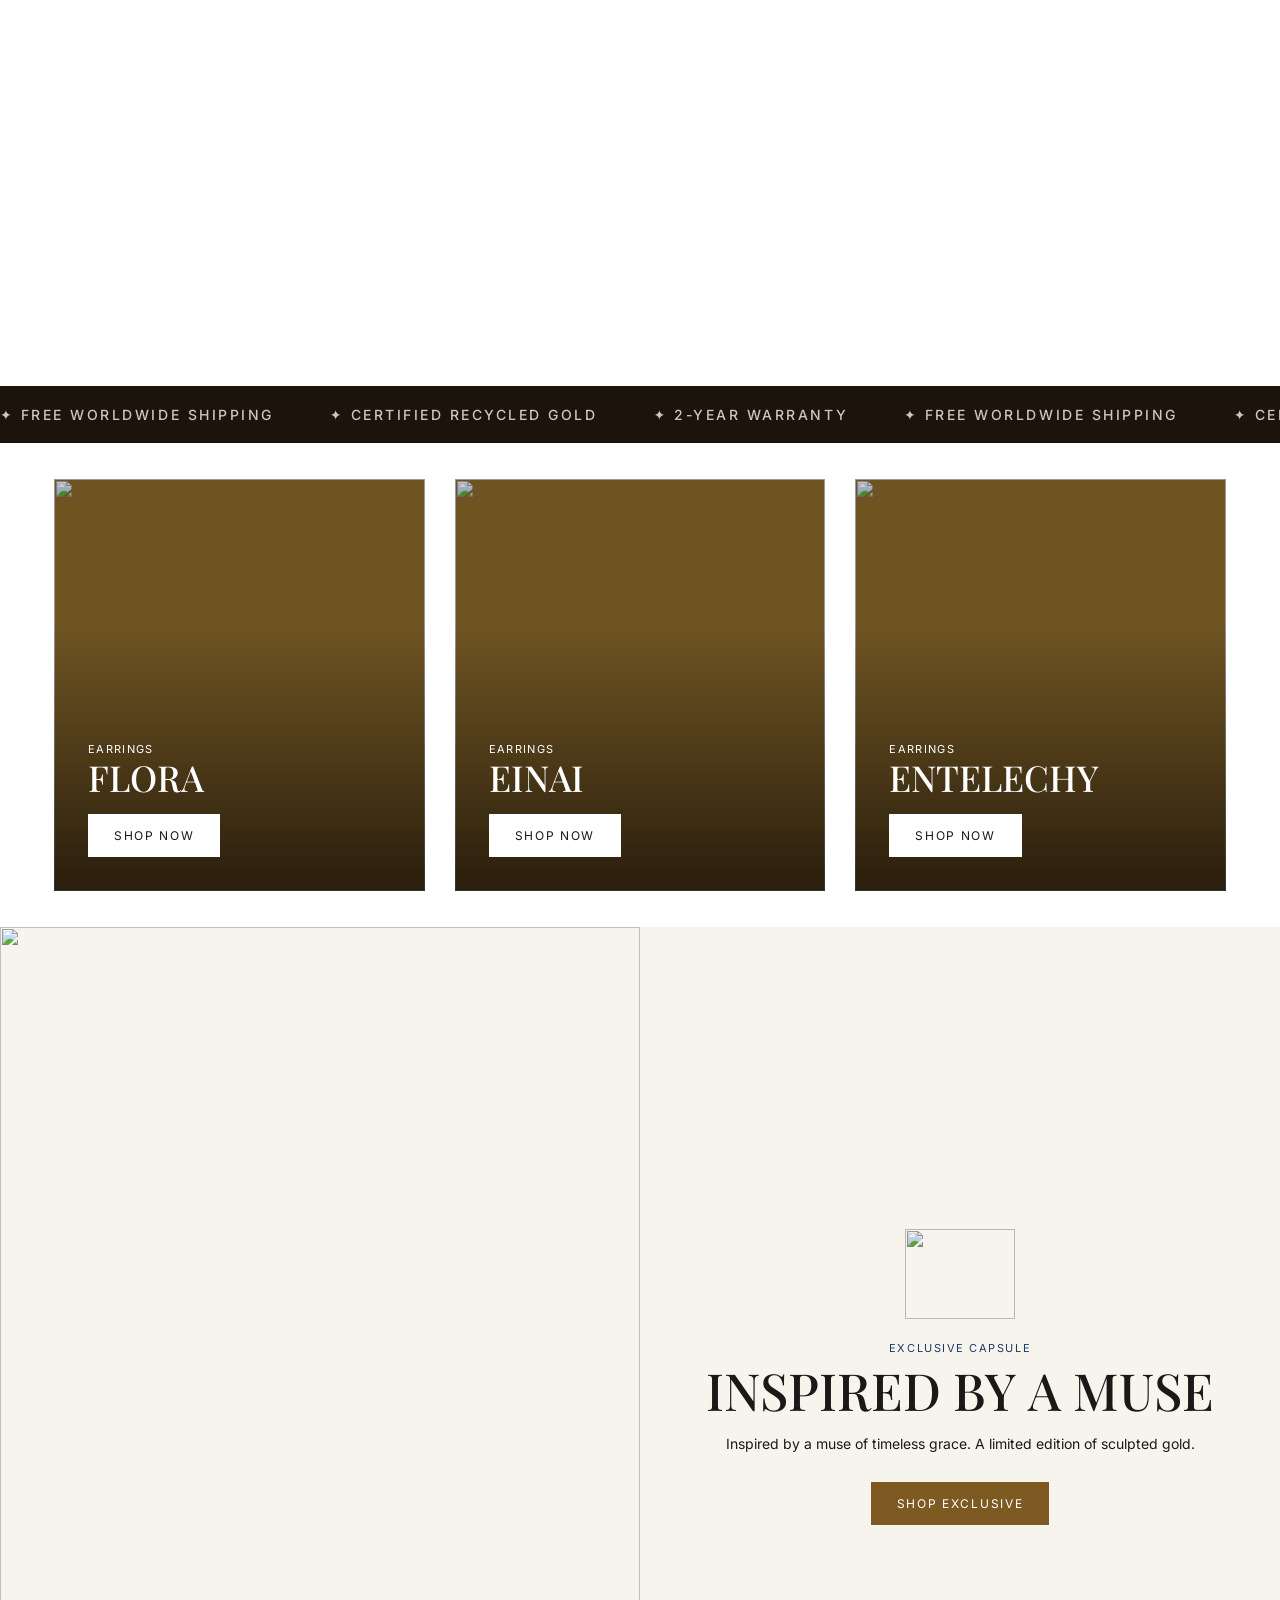
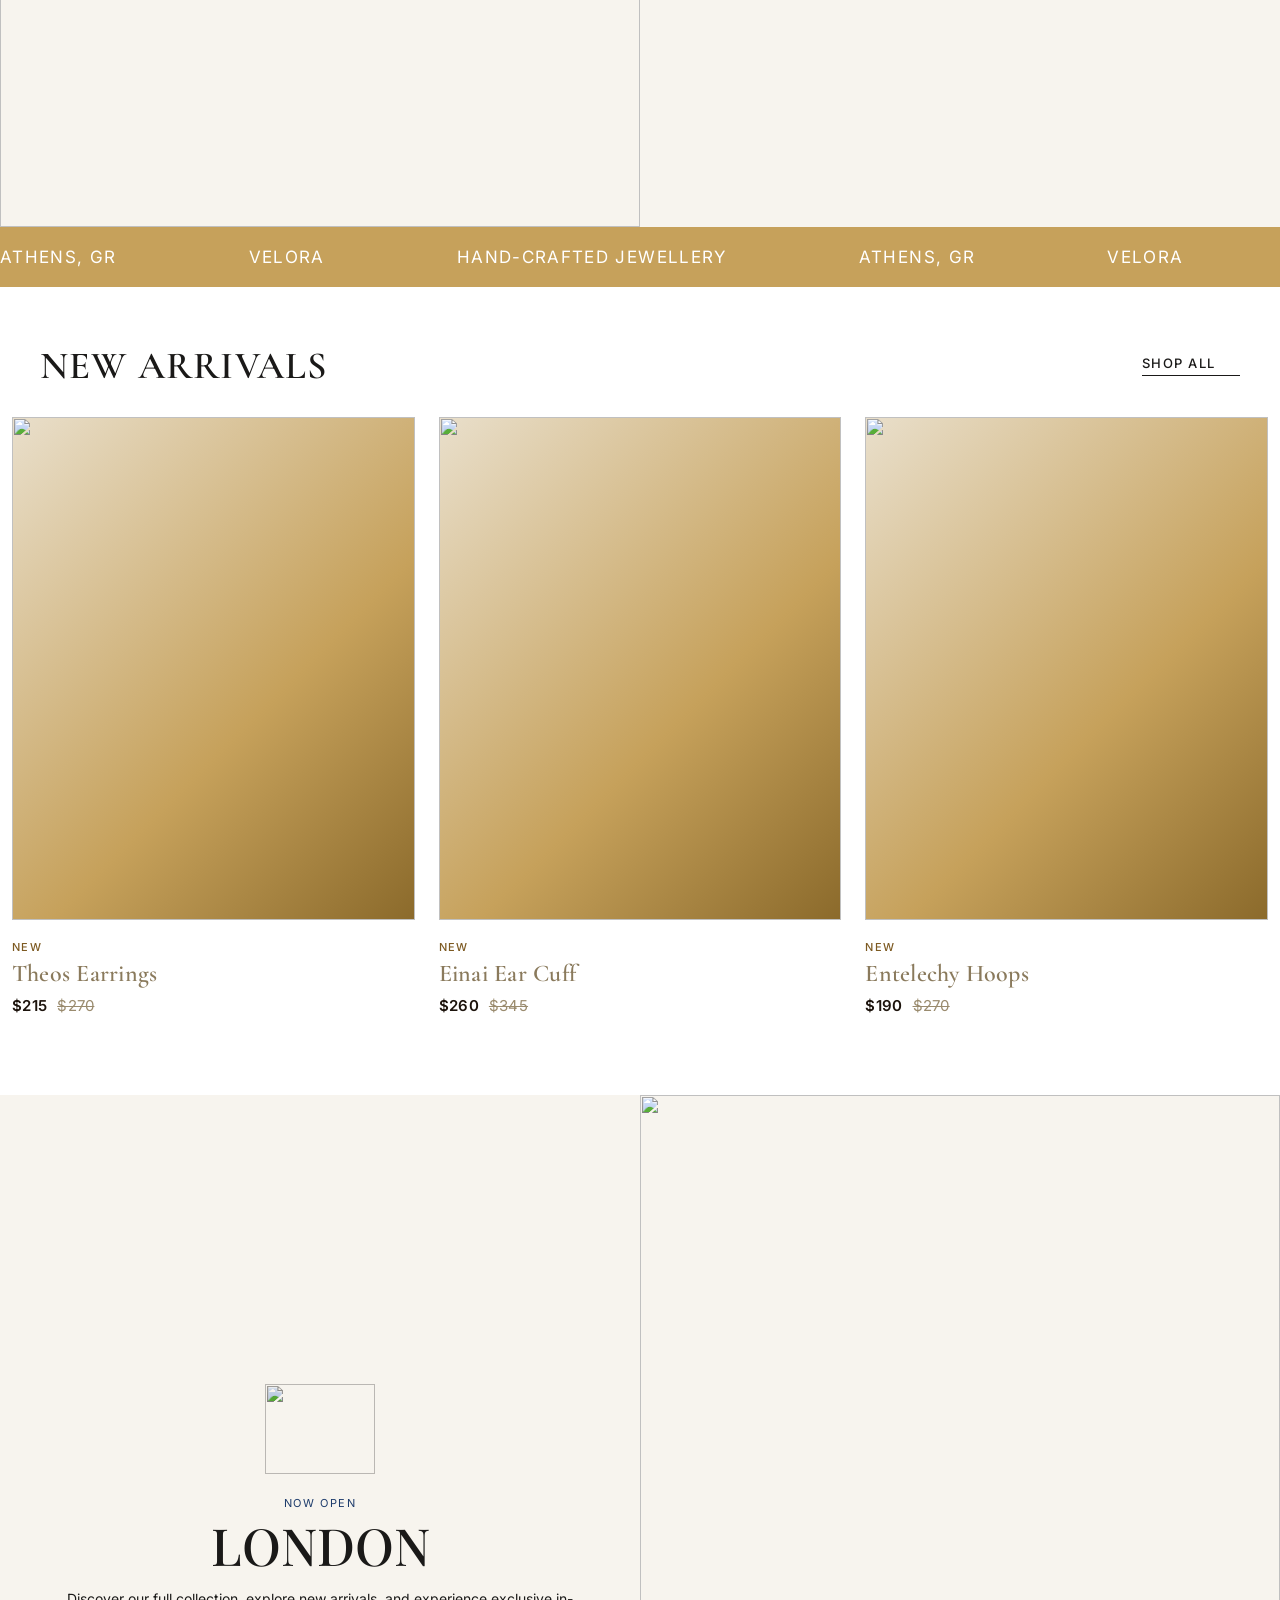
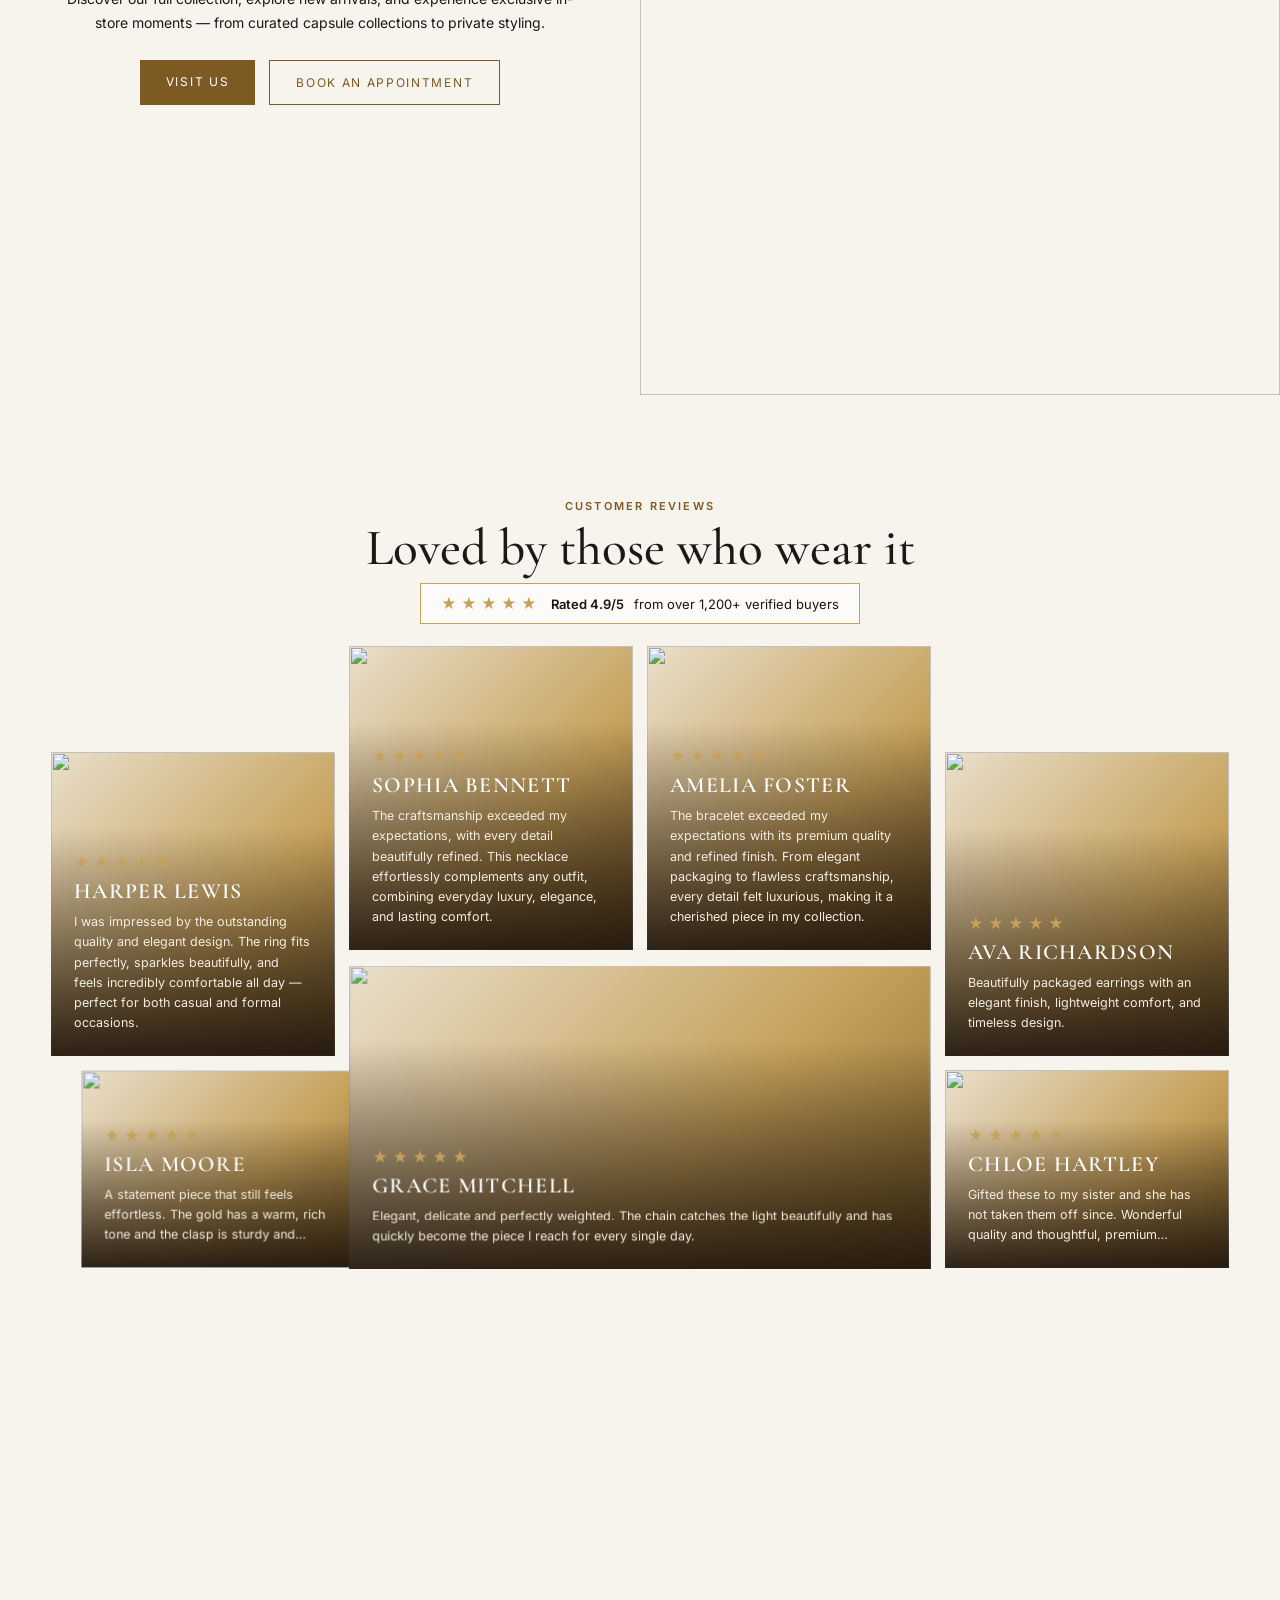
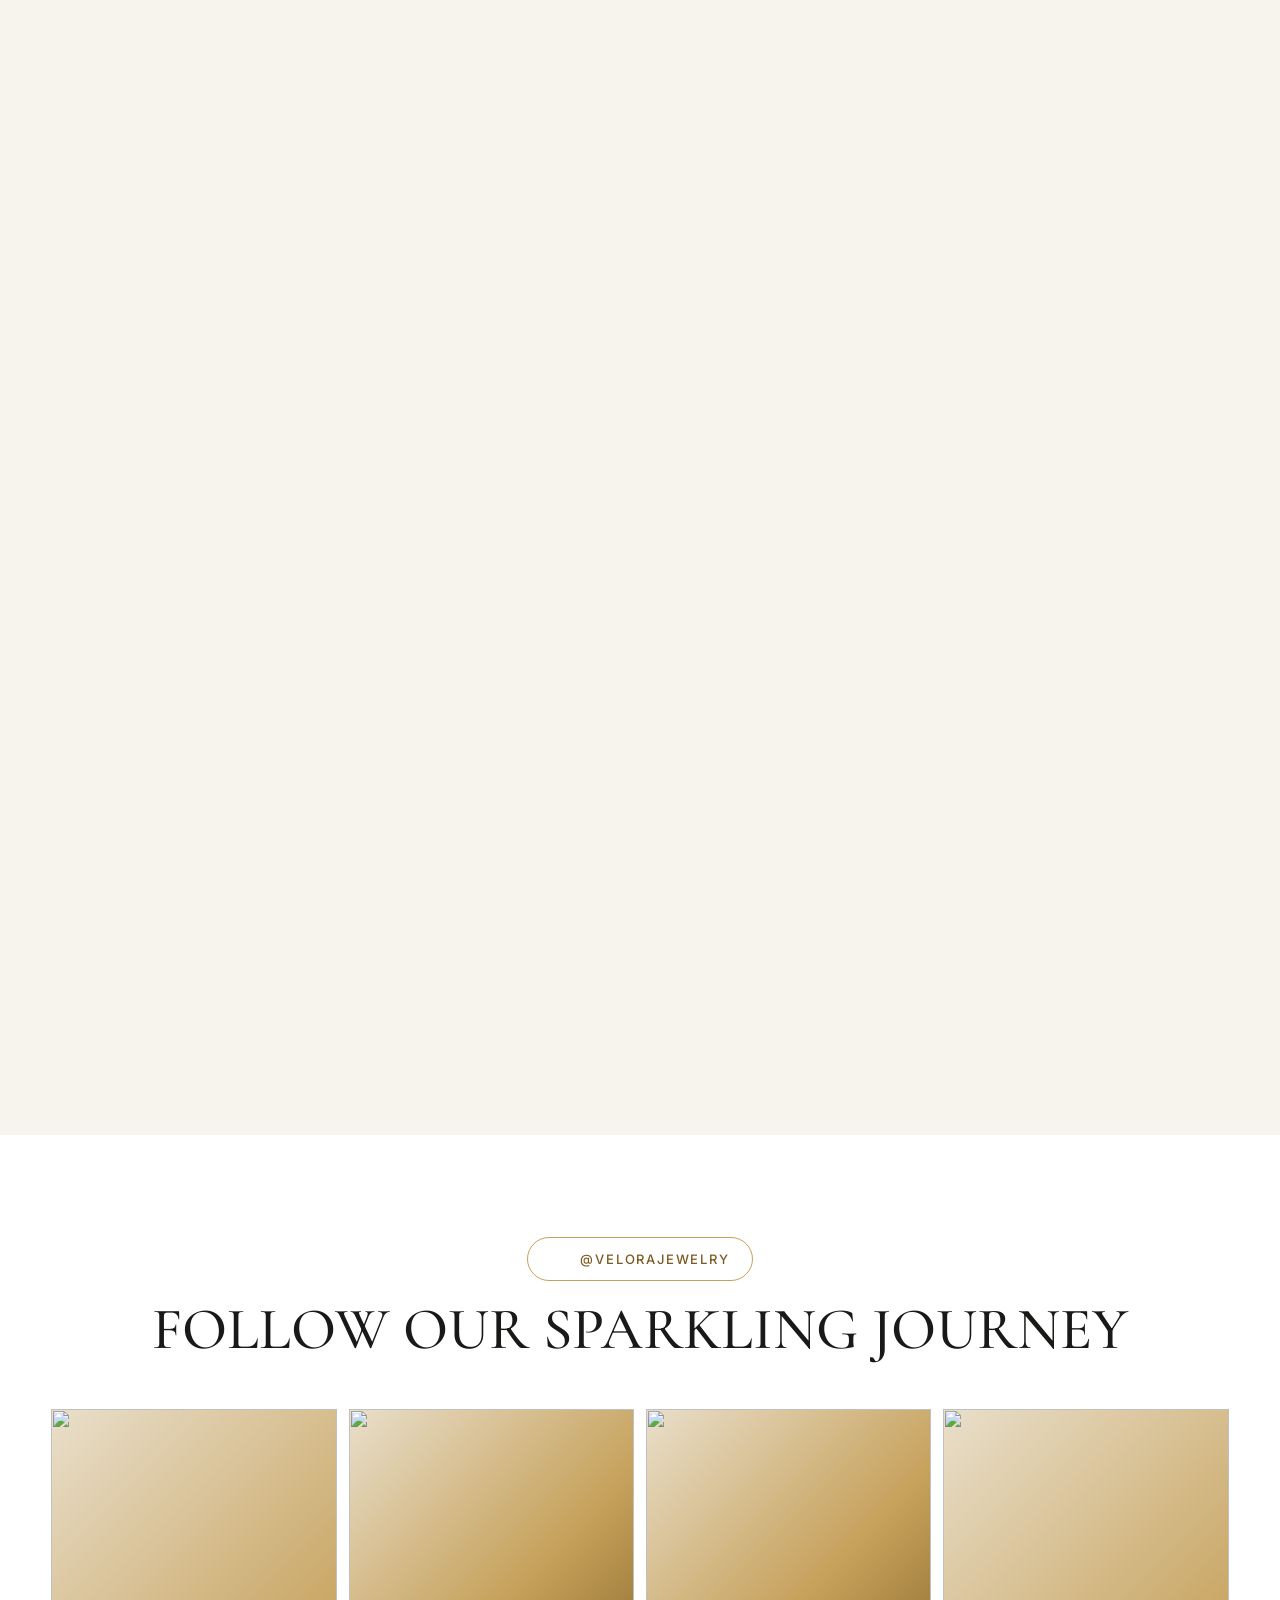
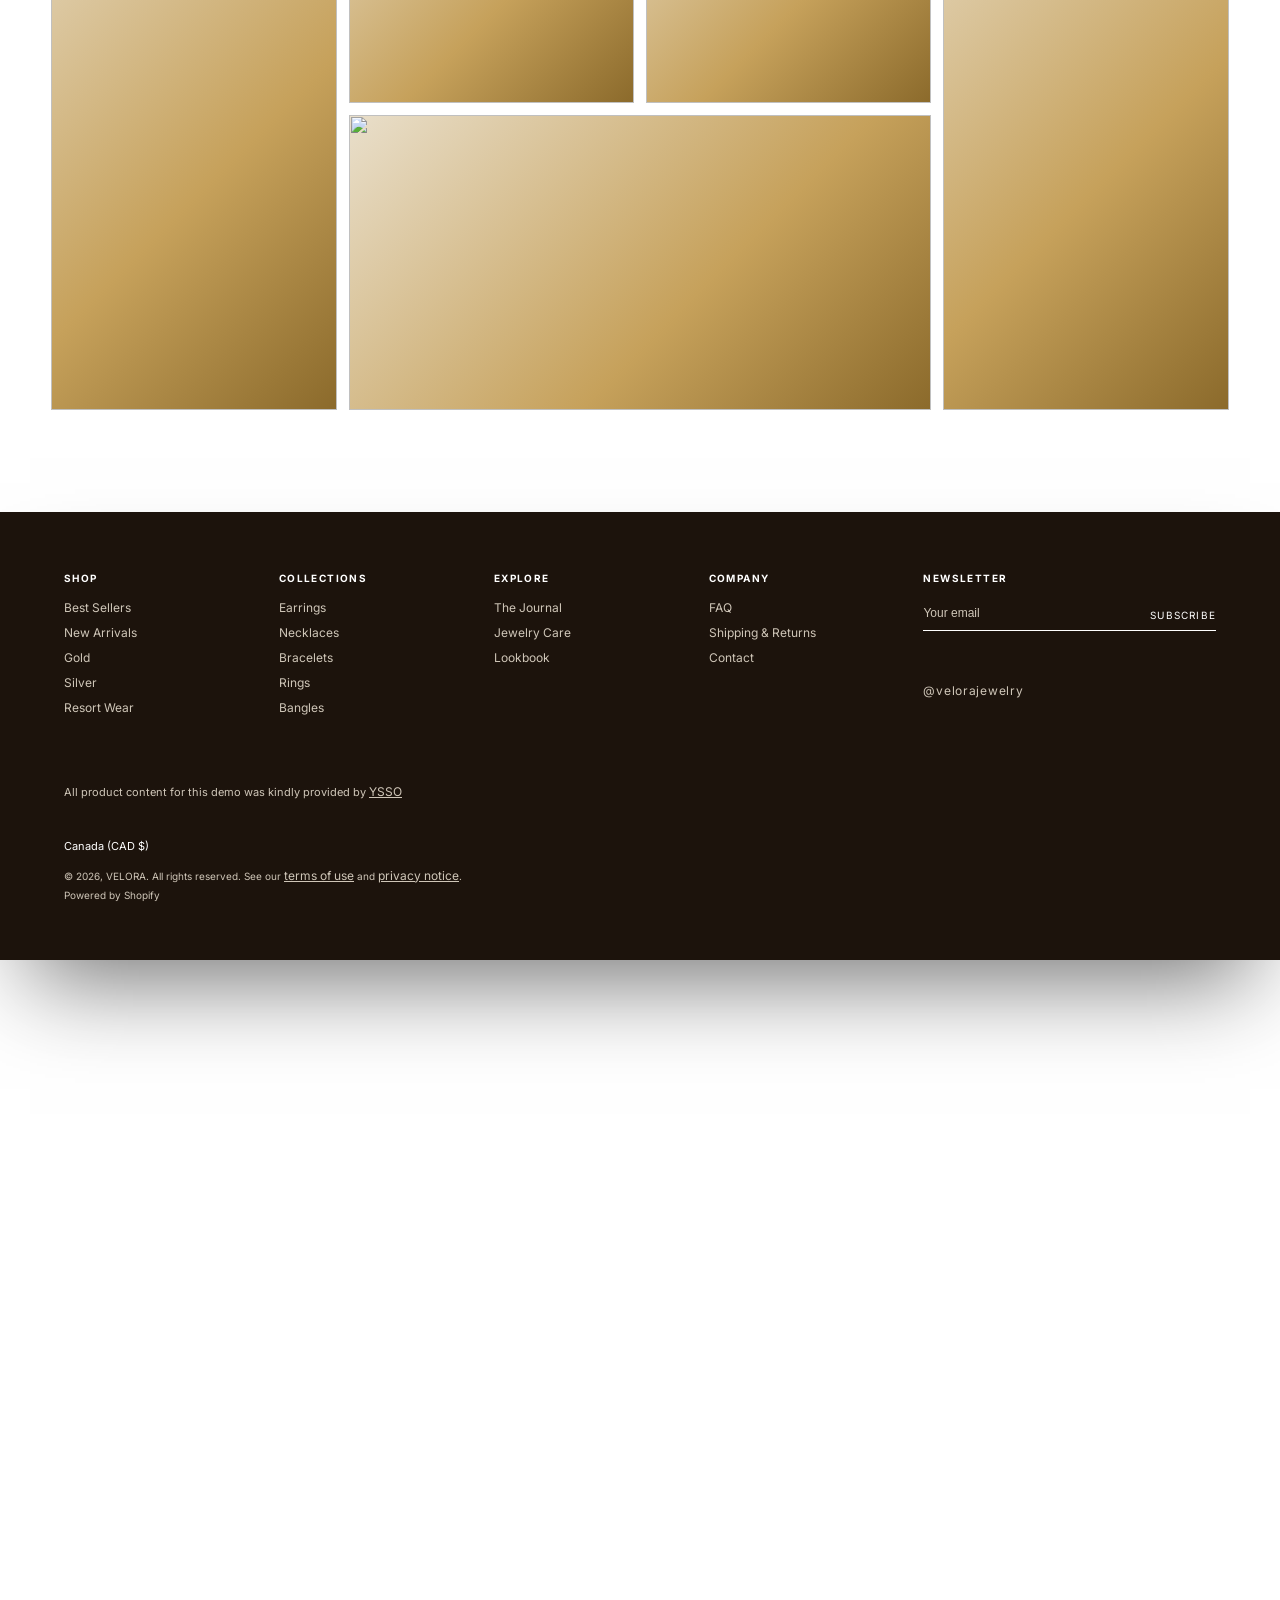
==== commit 214088f5: "Version_13" ====
--- a/index.html
+++ b/index.html
@@ -165,31 +165,31 @@
     <div class="reviews__stage">
       <div class="reviews__head"><span class="eyebrow">Customer reviews</span><h2>Loved by those who wear it</h2><div class="reviews__badge"><span class="rcard__stars" aria-hidden="true">★★★★★</span><strong>Rated 4.9/5</strong><span>from over 1,200+ verified buyers</span></div></div>
       <div class="reviews__collage">
-      <article class="rcard rcard--sophia" style="--dx:0px;--dy:70px" data-s="0" data-e="0.12">
+      <article class="rcard rcard--sophia" style="--dx:0px;--dy:70px" data-s="0" data-e="0.14">
         <img src="https://images.pexels.com/photos/1454171/pexels-photo-1454171.jpeg?auto=compress&cs=tinysrgb&w=1000" alt="" loading="lazy">
         <div class="rcard__body"><div class="rcard__stars" aria-label="Rated 5 out of 5">★★★★★</div><h3>Sophia Bennett</h3><p>The craftsmanship exceeded my expectations, with every detail beautifully refined. This necklace effortlessly complements any outfit, combining everyday luxury, elegance, and lasting comfort.</p></div>
       </article>
-      <article class="rcard rcard--amelia" style="--dx:0px;--dy:90px" data-s="0.03" data-e="0.15">
+      <article class="rcard rcard--amelia" style="--dx:0px;--dy:90px" data-s="0.03" data-e="0.17">
         <img src="https://images.pexels.com/photos/3586798/pexels-photo-3586798.jpeg?auto=compress&cs=tinysrgb&w=1000" alt="" loading="lazy">
         <div class="rcard__body"><div class="rcard__stars" aria-label="Rated 5 out of 5">★★★★★</div><h3>Amelia Foster</h3><p>The bracelet exceeded my expectations with its premium quality and refined finish. From elegant packaging to flawless craftsmanship, every detail felt luxurious, making it a cherished piece in my collection.</p></div>
       </article>
-      <article class="rcard rcard--grace" style="--dx:0px;--dy:80px" data-s="0.1" data-e="0.22">
+      <article class="rcard rcard--grace" style="--dx:0px;--dy:80px" data-s="0.1" data-e="0.27">
         <img src="https://images.pexels.com/photos/5370706/pexels-photo-5370706.jpeg?auto=compress&cs=tinysrgb&w=1000" alt="" loading="lazy">
         <div class="rcard__body"><div class="rcard__stars" aria-label="Rated 5 out of 5">★★★★★</div><h3>Grace Mitchell</h3><p>Elegant, delicate and perfectly weighted. The chain catches the light beautifully and has quickly become the piece I reach for every single day.</p></div>
       </article>
-      <article class="rcard rcard--harper" style="--dx:110%;--dy:0px" data-s="0.27" data-e="0.45">
+      <article class="rcard rcard--harper" style="--dx:110%;--dy:0px" data-s="0.3" data-e="0.52">
         <img src="https://images.pexels.com/photos/1191531/pexels-photo-1191531.jpeg?auto=compress&cs=tinysrgb&w=1000" alt="" loading="lazy">
         <div class="rcard__body"><div class="rcard__stars" aria-label="Rated 5 out of 5">★★★★★</div><h3>Harper Lewis</h3><p>I was impressed by the outstanding quality and elegant design. The ring fits perfectly, sparkles beautifully, and feels incredibly comfortable all day — perfect for both casual and formal occasions.</p></div>
       </article>
-      <article class="rcard rcard--ava" style="--dx:-110%;--dy:0px" data-s="0.3" data-e="0.48">
+      <article class="rcard rcard--ava" style="--dx:-110%;--dy:0px" data-s="0.33" data-e="0.55">
         <img src="https://images.pexels.com/photos/3762800/pexels-photo-3762800.jpeg?auto=compress&cs=tinysrgb&w=1000" alt="" loading="lazy">
         <div class="rcard__body"><div class="rcard__stars" aria-label="Rated 5 out of 5">★★★★★</div><h3>Ava Richardson</h3><p>Beautifully packaged earrings with an elegant finish, lightweight comfort, and timeless design.</p></div>
       </article>
-      <article class="rcard rcard--isla" style="--dx:110%;--dy:0px" data-s="0.5" data-e="0.66">
+      <article class="rcard rcard--isla" style="--dx:110%;--dy:0px" data-s="0.56" data-e="0.78">
         <img src="https://images.pexels.com/photos/3094215/pexels-photo-3094215.jpeg?auto=compress&cs=tinysrgb&w=1000" alt="" loading="lazy">
         <div class="rcard__body"><div class="rcard__stars" aria-label="Rated 5 out of 5">★★★★★</div><h3>Isla Moore</h3><p>A statement piece that still feels effortless. The gold has a warm, rich tone and the clasp is sturdy and smooth.</p></div>
       </article>
-      <article class="rcard rcard--chloe" style="--dx:-110%;--dy:0px" data-s="0.54" data-e="0.7">
+      <article class="rcard rcard--chloe" style="--dx:-110%;--dy:0px" data-s="0.6" data-e="0.94">
         <img src="https://images.pexels.com/photos/3361481/pexels-photo-3361481.jpeg?auto=compress&cs=tinysrgb&w=1000" alt="" loading="lazy">
         <div class="rcard__body"><div class="rcard__stars" aria-label="Rated 5 out of 5">★★★★★</div><h3>Chloe Hartley</h3><p>Gifted these to my sister and she has not taken them off since. Wonderful quality and thoughtful, premium presentation.</p></div>
       </article>
--- a/styles.css
+++ b/styles.css
@@ -314,7 +314,7 @@
 
 /* ===== REVIEWS (sticky scroll-reveal) ===== */
 .reviews{background:var(--ivory)}
-.reviews__track{height:320vh;position:relative}
+.reviews__track{height:260vh;position:relative}
 .reviews__stage{position:sticky;top:0;height:100vh;overflow:hidden;display:flex;flex-direction:column;padding:clamp(70px,11vh,110px) 4vw 3vh}
 .eyebrow{font:600 11px var(--sans);letter-spacing:.2em;text-transform:uppercase;color:var(--gold-d)}
 .reviews__head{text-align:center;margin-bottom:clamp(12px,2.4vh,26px)}
@@ -685,3 +685,139 @@
   .cview{display:none}
 }
 @media(max-width:560px){.mc__item{grid-template-columns:72px 1fr auto}.mc__item img{width:72px;height:92px}}
+
+/* ===== price: sale (compare-at) beside discounted price ===== */
+.pcard .price{display:flex;align-items:baseline;flex-wrap:wrap;gap:4px 10px;margin-top:8px;font:500 15px var(--sans);letter-spacing:.02em}
+.price__now{font-weight:600;color:var(--espresso)}
+.price__was{font-weight:400;color:#9a8b6e;text-decoration:line-through;text-decoration-thickness:1px}
+.price__off{font:600 11px var(--sans);letter-spacing:.08em;text-transform:uppercase;color:var(--gold-d);font-style:normal}
+.qv__price{display:flex;align-items:baseline;flex-wrap:wrap;gap:6px 12px}
+.qv__price .price__was{font:400 16px var(--sans)}
+
+/* ===== heading word reveal + image fade-up ===== */
+.rw{display:inline-block;overflow:hidden;vertical-align:top;padding:0 .04em .14em;margin:0 -.04em -.14em}
+.rw__i{display:inline-block;transform:translateY(112%);transition:transform 1s var(--ease) calc(var(--w,0) * 70ms);will-change:transform}
+.in .rw__i,.is-ready .hero__slide.is-active .rw__i{transform:none}
+.quote .rw{padding:0 .1em .16em;margin:0 -.1em -.16em}
+.fu{opacity:0;transform:translateY(24px);transition:opacity .95s var(--ease) calc(var(--d,0) * 90ms),transform .95s var(--ease) calc(var(--d,0) * 90ms)}
+.fu.in{opacity:1;transform:none}
+@media(prefers-reduced-motion:reduce){
+  .rw__i,.is-ready .hero__slide.is-active .rw__i{transform:none!important;transition:none!important}
+  .fu{opacity:1;transform:none;transition:none}
+}
+
+/* ===== collection: full-width section, top category badges, right-side filter drawer ===== */
+.cwrap{max-width:none;padding-left:clamp(16px,2.5vw,40px);padding-right:clamp(16px,2.5vw,40px)}
+.cbar{display:flex;align-items:center;justify-content:space-between;gap:16px;padding-bottom:18px;border-bottom:1px solid rgba(125,90,34,.3)}
+.cbadges{display:flex;gap:10px;overflow-x:auto;scrollbar-width:none;flex:1;min-width:0;padding:2px 0}
+.cbadges::-webkit-scrollbar{display:none}
+.cbadge{flex:none;display:inline-flex;align-items:center;gap:8px;height:46px;padding:0 20px;border:1px solid rgba(28,19,12,.3);background:#fff;font:600 12px var(--sans);letter-spacing:.12em;text-transform:uppercase;white-space:nowrap;transition:background-color .4s var(--ease),color .4s var(--ease),border-color .4s var(--ease)}
+.cbadge small{font:500 11px var(--sans);letter-spacing:.04em;opacity:.6}
+.cbadge:hover{border-color:var(--espresso)}
+.cbadge[aria-pressed="true"]{background:var(--espresso);color:#fff;border-color:var(--espresso)}
+.cbadge[aria-pressed="true"] small{color:var(--gold);opacity:1}
+.ftrigger{display:inline-flex;flex:none}
+.cmeta{display:flex;align-items:center;justify-content:space-between;gap:16px;padding-top:16px}
+.cmeta .ccount{margin:0}
+.cgrid{margin-top:26px}
+.fchips{display:flex;flex-wrap:wrap;gap:8px;margin-bottom:22px}
+.fchips:empty{display:none}
+.fpanel{position:fixed;z-index:125;top:0;bottom:0;right:0;left:auto;width:min(460px,100%);max-height:none;padding:0;display:flex;flex-direction:column;overflow:hidden;background:#f7f4ee;
+  transform:translateX(100%);visibility:hidden;transition:transform .65s cubic-bezier(.22,1,.36,1),visibility 0s .65s;box-shadow:-30px 0 80px rgba(28,19,12,.25)}
+.fpanel.is-open{transform:translateX(0);visibility:visible;transition-delay:0s}
+.fpanel__head{display:flex;justify-content:space-between;align-items:center;padding:18px 22px;border-bottom:1px solid rgba(125,90,34,.3)}
+.fpanel__head::before{display:none}
+.fpanel__head h2{font-family:var(--display);font-weight:600;font-size:28px}
+.fpanel__head button{width:44px;height:44px;display:grid;place-items:center}
+.fpanel__body{flex:1;overflow-y:auto;padding:22px 22px 8px;overscroll-behavior:contain}
+.fpanel__foot{display:grid;grid-template-columns:1fr 2fr;gap:12px;padding:14px 22px calc(14px + env(safe-area-inset-bottom,0px));border-top:1px solid rgba(125,90,34,.3);background:#f7f4ee}
+.fpanel__foot .btn{height:52px;padding:0 10px;text-align:center}
+@media(min-width:1025px){
+  .cgrid:not(.cgrid--dense) .pcard__img{aspect-ratio:1/1}
+  .cgrid--dense .pcard__img{aspect-ratio:4/5}
+}
+@media(max-width:600px){
+  .cwrap{padding-left:0;padding-right:0}
+  .cbar,.cmeta,.cchips,.cempty{padding-left:16px;padding-right:16px}
+  .cbar{gap:10px}.cbadge{height:42px;padding:0 14px;font-size:11px}
+  .ftrigger{height:42px;padding:0 14px}
+  .cgrid{margin-top:20px}
+}
+
+/* ===== v12: no clipping on scroll reveals ===== */
+/* horizontal scrollers must never scroll vertically; padding absorbs the fade-up travel so nothing is cut at the top */
+.products__track{overflow-y:hidden;padding:24px 0 44px;margin-top:-8px}
+.products__head{padding-bottom:12px}
+.products{padding-bottom:36px}
+.showcase__track{overflow-y:hidden;padding-bottom:28px}
+.fu{transform:translateY(18px)}
+.fu.in{transform:none}
+
+/* ===== v12: simplified product card ===== */
+.pcard__view{position:absolute;inset:0;margin:auto;z-index:3;width:56px;height:56px;border-radius:50%;display:grid;place-items:center;background:rgba(247,244,238,.94);color:var(--espresso);opacity:0;transform:scale(.8);
+  box-shadow:0 8px 28px rgba(28,19,12,.18);transition:opacity .4s var(--ease),transform .5s var(--ease),background-color .3s,color .3s}
+.pcard__view svg{width:22px;height:22px}
+.pcard__img:hover .pcard__view,.pcard__view:focus-visible{opacity:1;transform:scale(1)}
+.pcard__view:hover{background:var(--espresso);color:#fff}
+@media(hover:none){.pcard__view{inset:auto 10px 10px auto;margin:0;width:42px;height:42px;opacity:1;transform:none}.pcard__view svg{width:18px;height:18px}}
+.pcard__buy{display:flex;align-items:center;justify-content:space-between;gap:12px;margin-top:10px}
+.pcard__buy .price{margin:0;min-width:0}
+.pcard__cart{flex:none;width:44px;height:44px;display:grid;place-items:center;background:var(--espresso);color:#fff;transition:background-color .4s var(--ease)}
+.pcard__cart svg{width:19px;height:19px}
+.pcard__cart:hover:not(:disabled){background:var(--gold-d)}
+.pcard__cart:disabled{opacity:.4;cursor:not-allowed}
+
+/* ===== v12: collection grid — 4 (or 3) desktop, 3/2 tablet, 2x2 mobile ===== */
+.cgrid{grid-template-columns:repeat(4,minmax(0,1fr));gap:44px 18px}
+@media(min-width:1025px){
+  .cwrap .cgrid:not(.cgrid--dense) .pcard__img{aspect-ratio:4/5}
+  .cwrap .cgrid.cgrid--three{grid-template-columns:repeat(3,minmax(0,1fr));gap:48px 22px}
+}
+@media(max-width:1024px){.cgrid{grid-template-columns:repeat(3,minmax(0,1fr));gap:40px 16px}}
+@media(max-width:899px){.cgrid{grid-template-columns:repeat(2,minmax(0,1fr));gap:36px 16px}}
+@media(max-width:767px){
+  .cwrap{padding-left:0;padding-right:0;max-width:100%}
+  .cbar,.cmeta,.cchips,.cempty{padding-left:16px;padding-right:16px}
+  .cgrid{grid-template-columns:repeat(2,minmax(0,1fr));gap:34px 2px;width:100%;max-width:100%;margin:20px 0 0}
+  .cgrid .pcard>:not(.pcard__img){padding-left:10px;padding-right:10px}
+  .cgrid .pcard h3{font-size:19px;margin-top:12px}
+  .cgrid .pcard__img{aspect-ratio:4/5}
+  .pcard .price__off{display:none}
+  .pcard__cart{width:40px;height:40px}
+  .cgrid .pcard__wish{right:8px;top:8px;width:36px;height:36px}
+  .cgrid .tag{left:8px;top:8px}
+}
+
+/* ===== v13: minimalist editorial product card ===== */
+.pcard__img{background:#F7F4EE;box-shadow:none;border:0}
+.pcard:hover .pcard__img img{transform:scale(1.03)}
+.pcard--out .pcard__img{filter:none}
+.pcard--out .pcard__img img{filter:grayscale(.55)}
+.pcard__tools{position:absolute;top:10px;right:10px;z-index:4;display:flex;gap:2px}
+.pcard .pcard__tool{width:40px;height:40px;display:grid;place-items:center;background:none;border:0;padding:0;color:var(--espresso);opacity:0;transform:scale(.85);
+  transition:opacity .4s var(--ease),transform .5s var(--ease),color .3s;filter:drop-shadow(0 0 3px rgba(247,244,238,.95)) drop-shadow(0 0 10px rgba(247,244,238,.65))}
+.pcard .pcard__tool svg{width:21px;height:21px;stroke-width:1.6}
+.pcard__img:hover .pcard__tool,.pcard__img:focus-within .pcard__tool{opacity:1;transform:none}
+.pcard .pcard__tool:hover{color:var(--gold-d);transform:scale(1.12)}
+.pcard .pcard__tool--heart[aria-pressed="true"]{opacity:1;transform:none;color:var(--gold-d)}
+.pcard .pcard__tool--heart[aria-pressed="true"] svg{fill:currentColor}
+.pcard__bar{position:absolute;left:0;right:0;bottom:0;z-index:4;background:rgba(247,244,238,.78);-webkit-backdrop-filter:blur(12px);backdrop-filter:blur(12px);
+  transform:translateY(101%);opacity:0;transition:transform .6s var(--ease),opacity .45s var(--ease)}
+.pcard__img:hover .pcard__bar,.pcard__img:focus-within .pcard__bar{transform:none;opacity:1}
+.pcard__addbar{width:100%;height:52px;display:flex;align-items:center;justify-content:center;gap:10px;background:transparent;color:var(--espresso);font:600 11px var(--sans);letter-spacing:.16em;text-transform:uppercase;transition:background-color .4s var(--ease),color .4s var(--ease)}
+.pcard__addbar svg{width:17px;height:17px}
+.pcard__addbar:hover:not(:disabled){background:rgba(28,19,12,.92);color:#fff}
+.pcard__addbar:disabled{opacity:.55;cursor:not-allowed}
+@media(hover:none){
+  .pcard .pcard__tool{opacity:1;transform:none}
+  .pcard__bar{transform:none;opacity:1}
+}
+.pcard__meta{padding-top:16px}
+.pcard__eyebrow{display:block;font:500 .6875rem var(--sans);letter-spacing:.12em;text-transform:uppercase;color:var(--gold-d)}
+.pcard__meta h3{margin-top:6px}
+.pcard__meta .price{display:flex;align-items:baseline;flex-wrap:nowrap;white-space:nowrap;gap:10px;margin-top:8px}
+@media(max-width:767px){
+  .pcard .pcard__tool{width:36px;height:36px}.pcard .pcard__tool svg{width:19px;height:19px}
+  .pcard__tools{top:6px;right:6px;gap:0}
+  .pcard__addbar{height:44px;font-size:10px;letter-spacing:.12em;gap:8px}
+}
